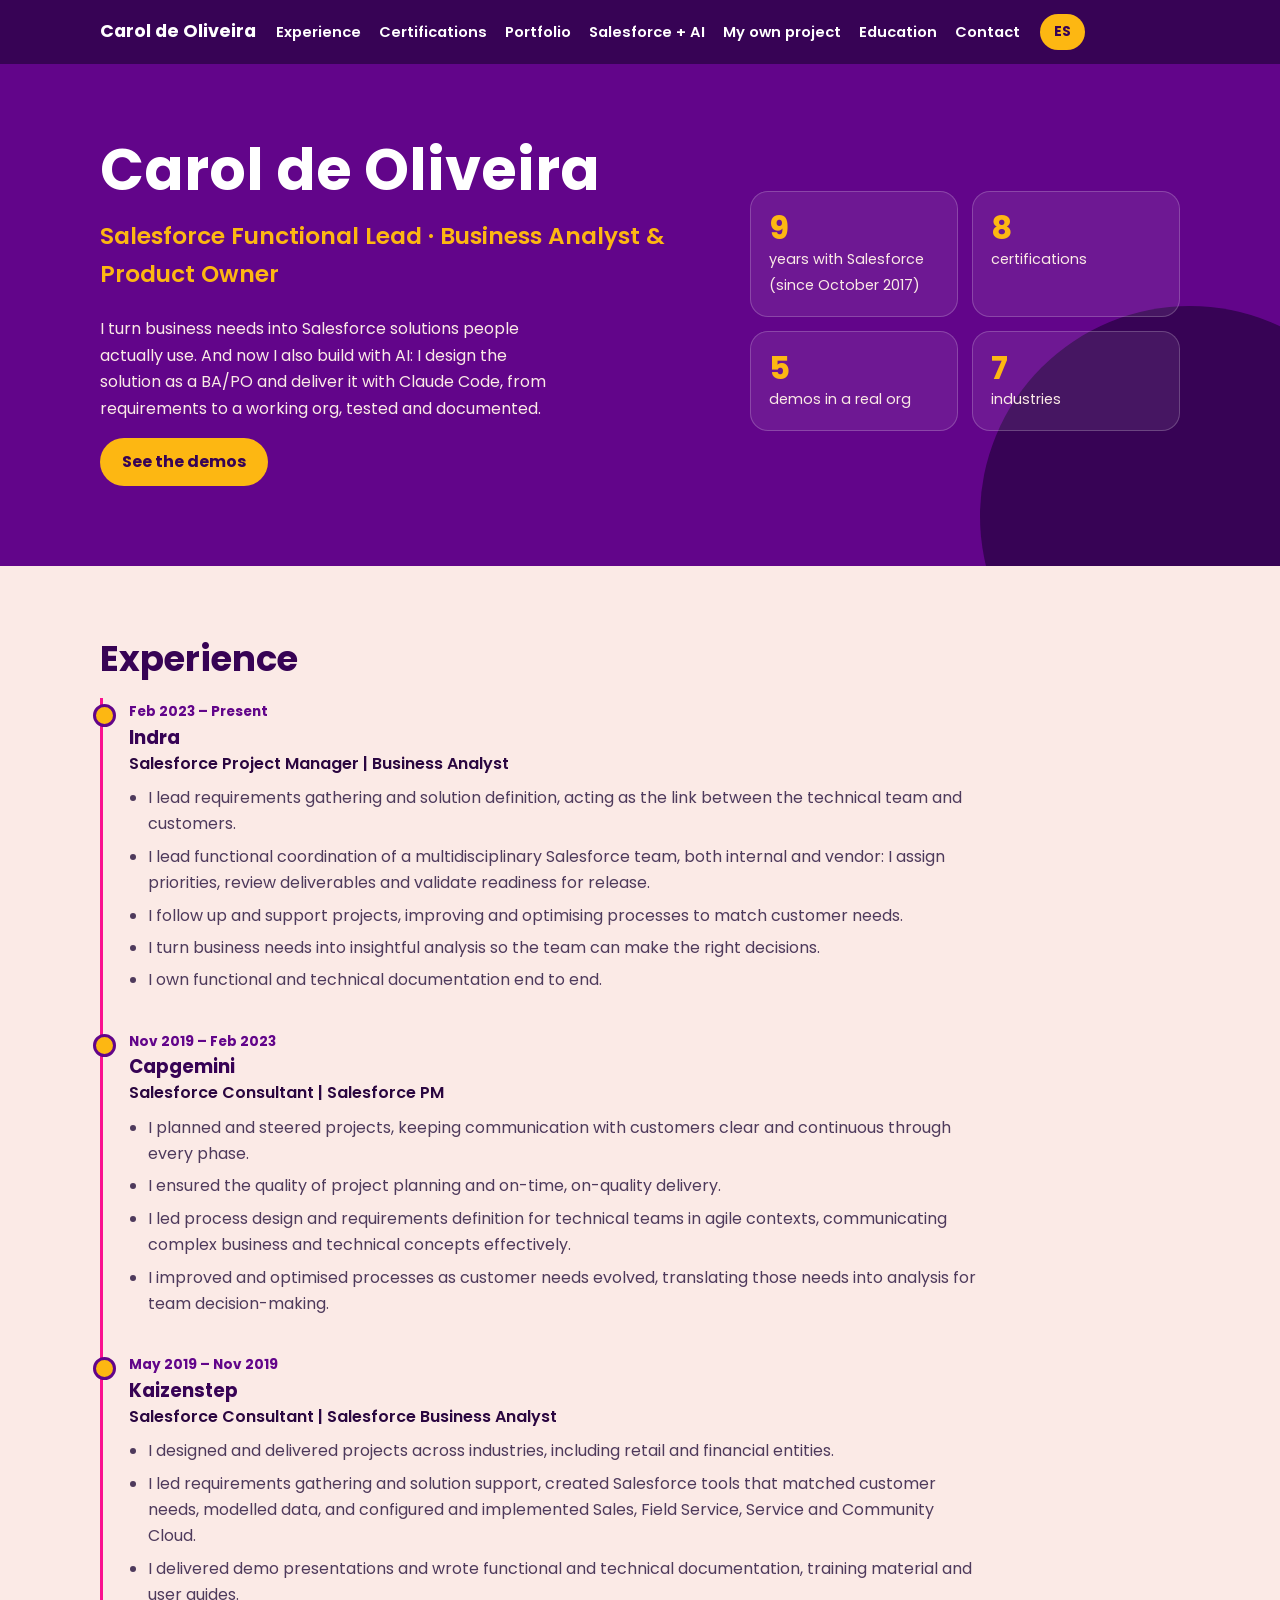
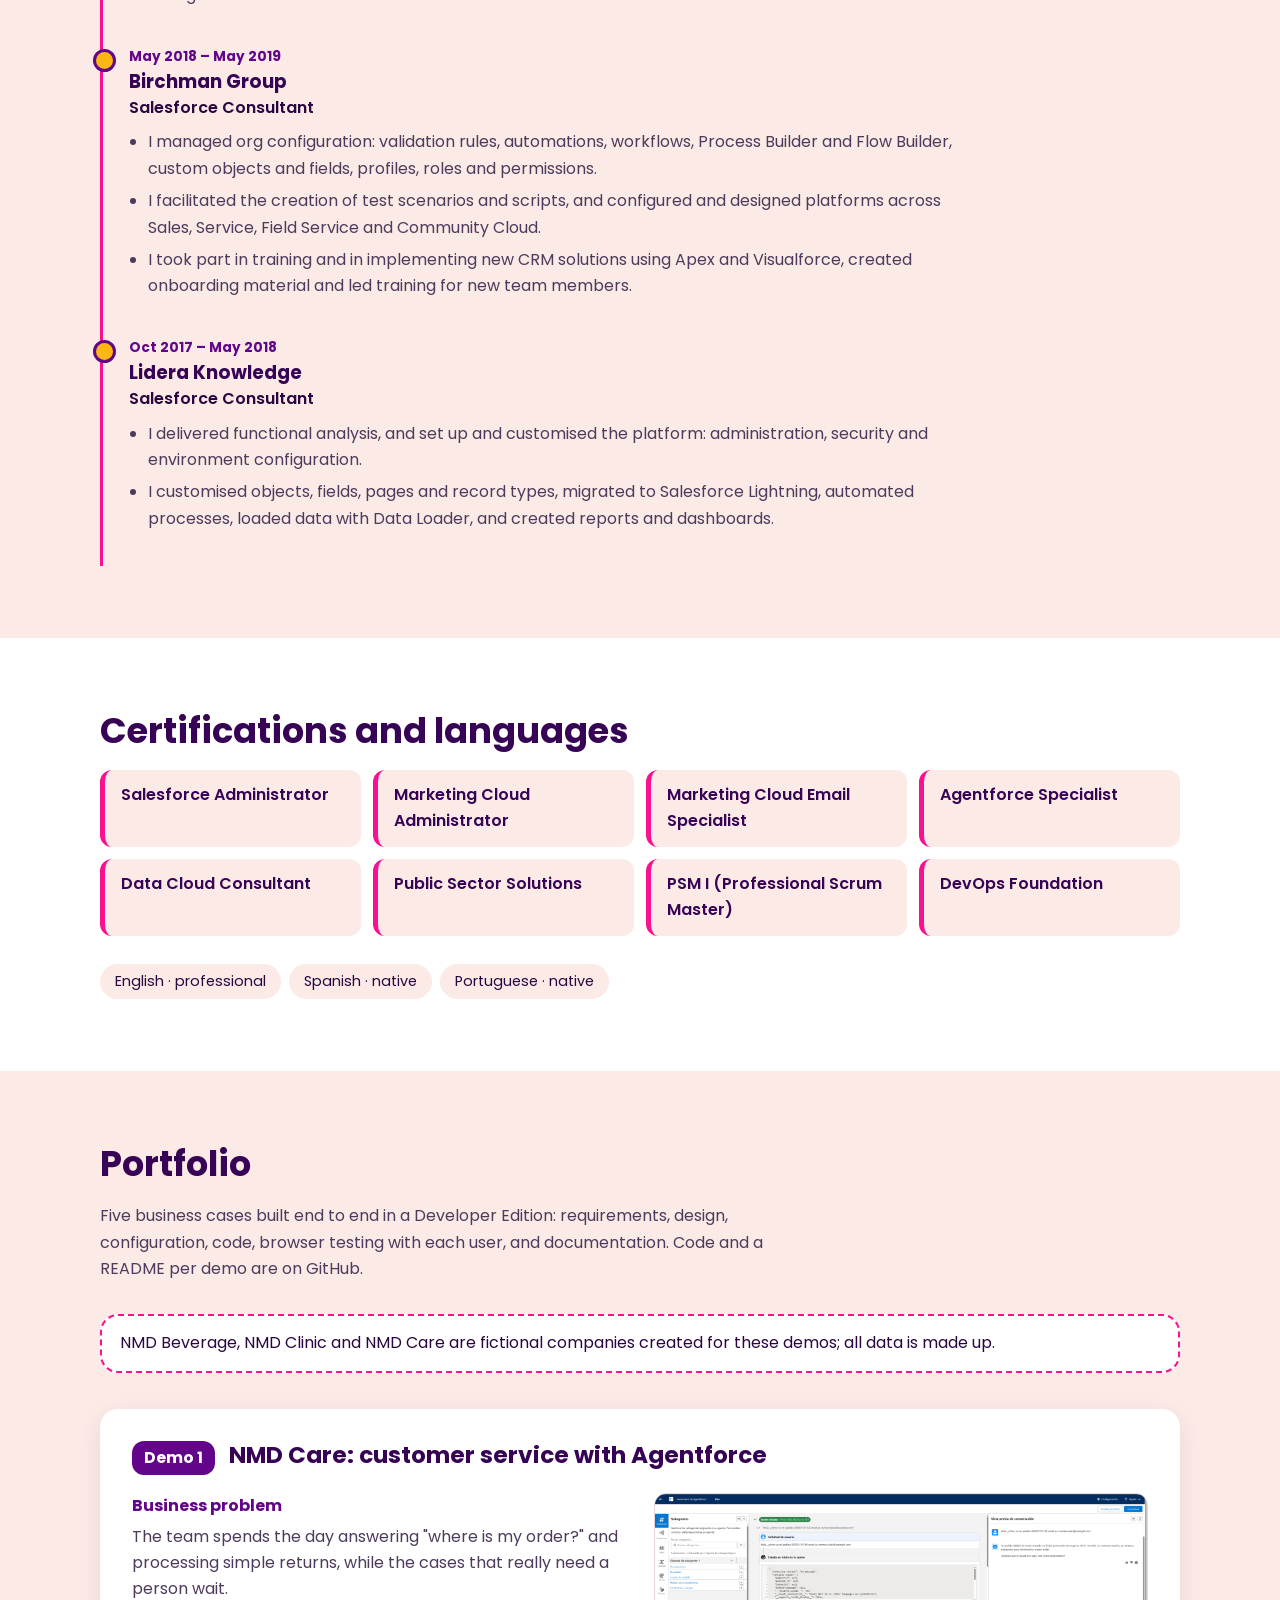
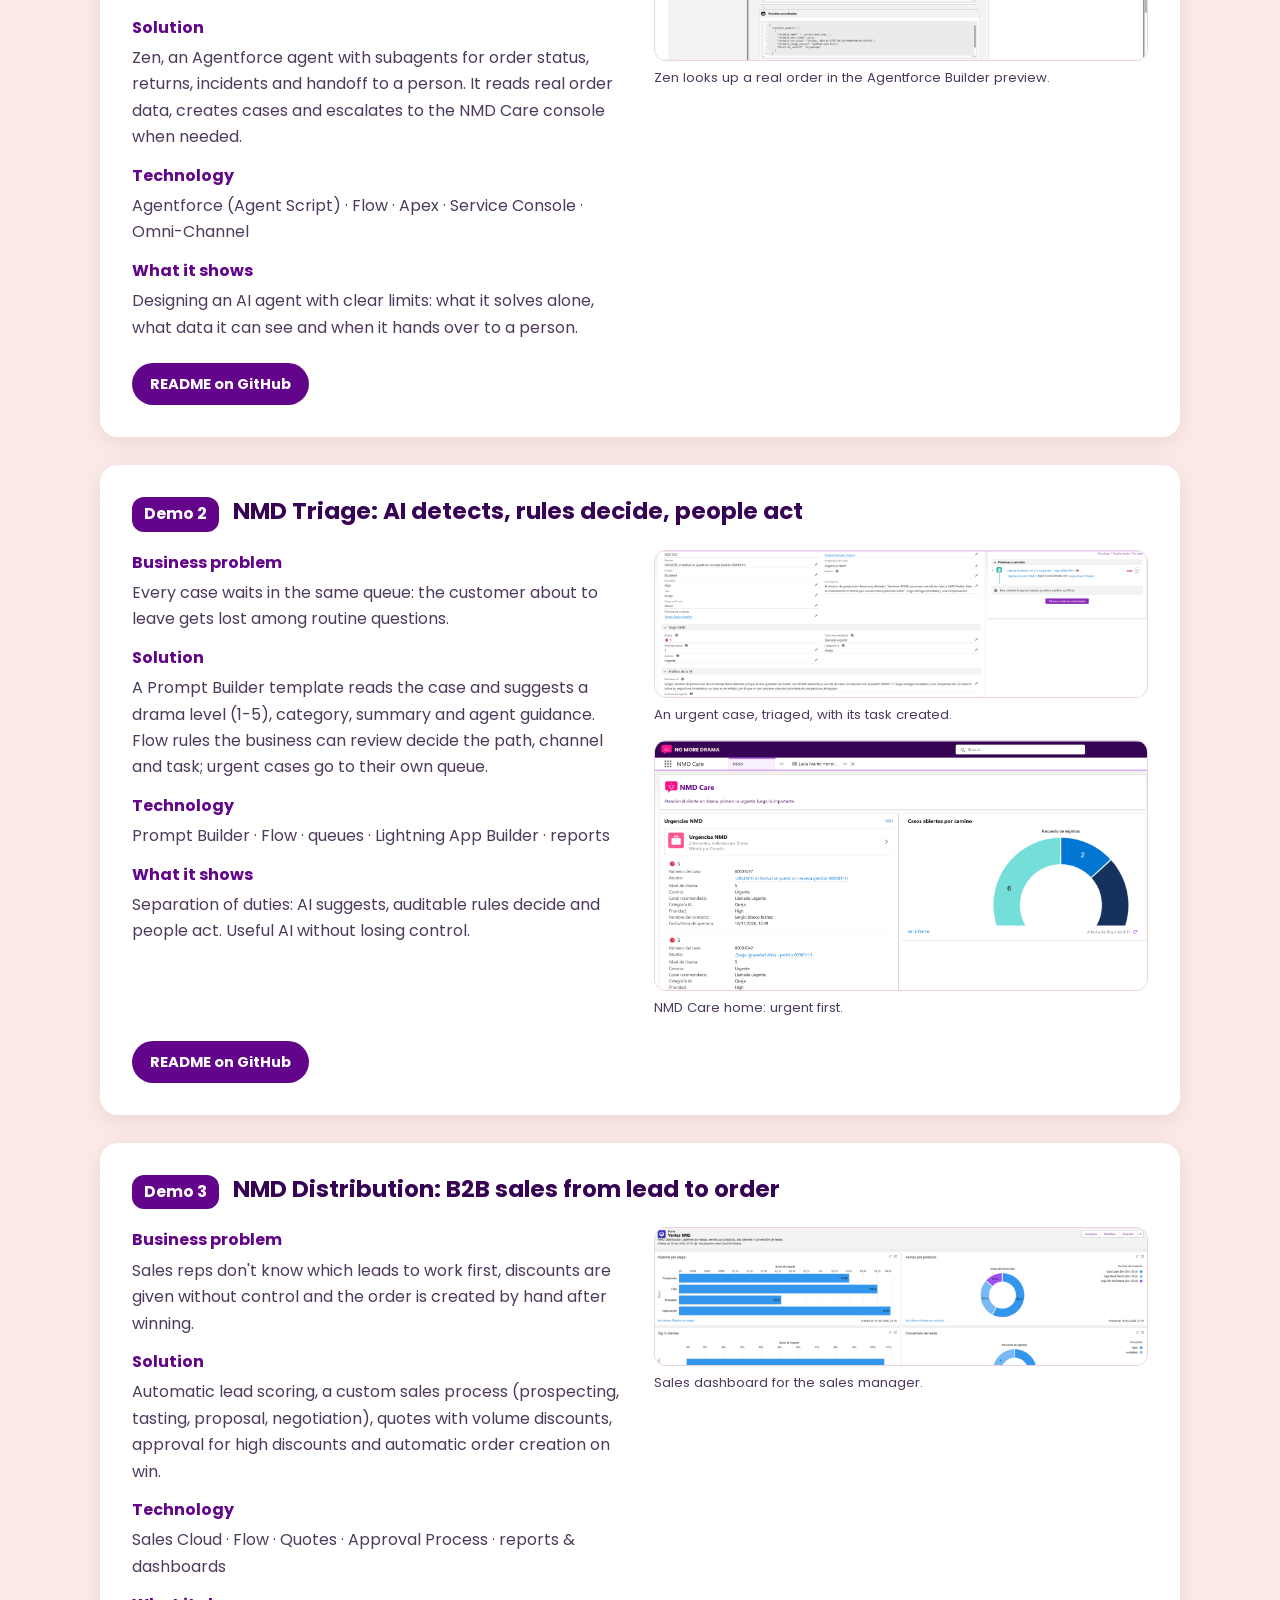
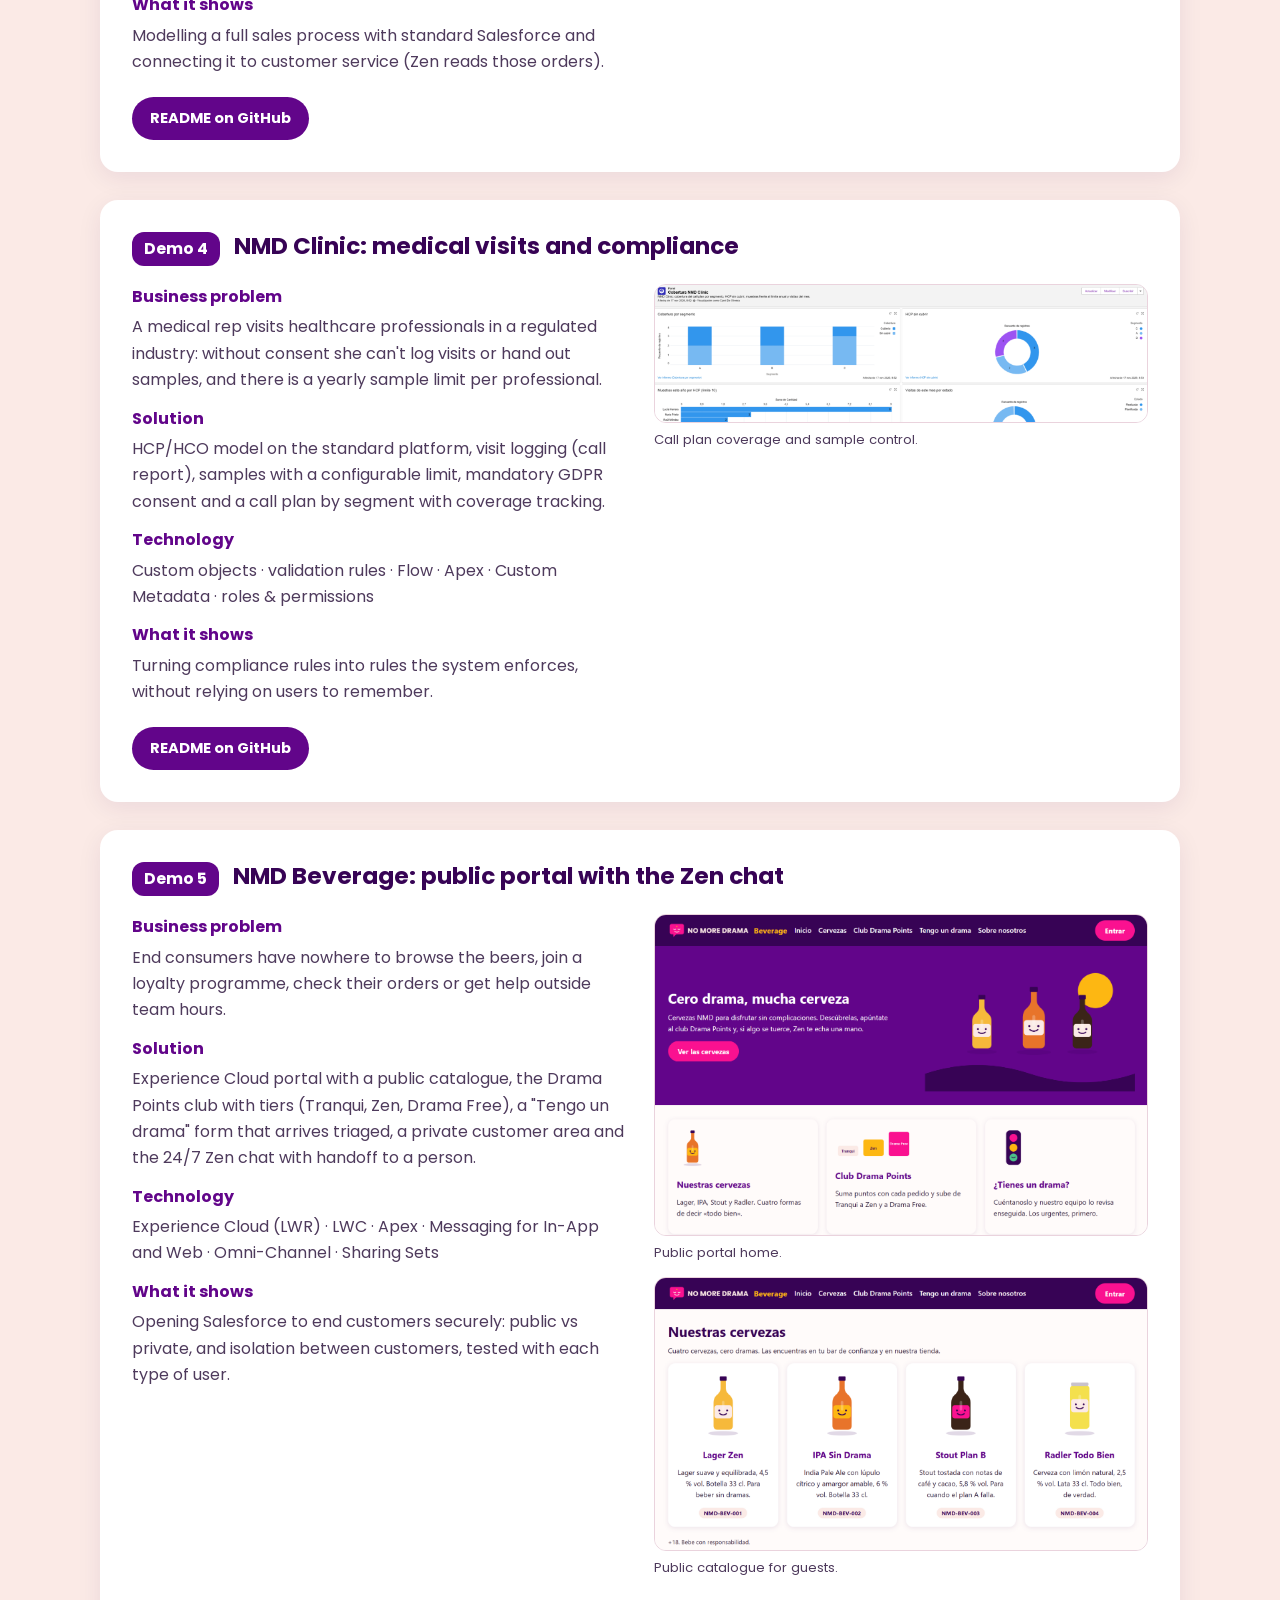
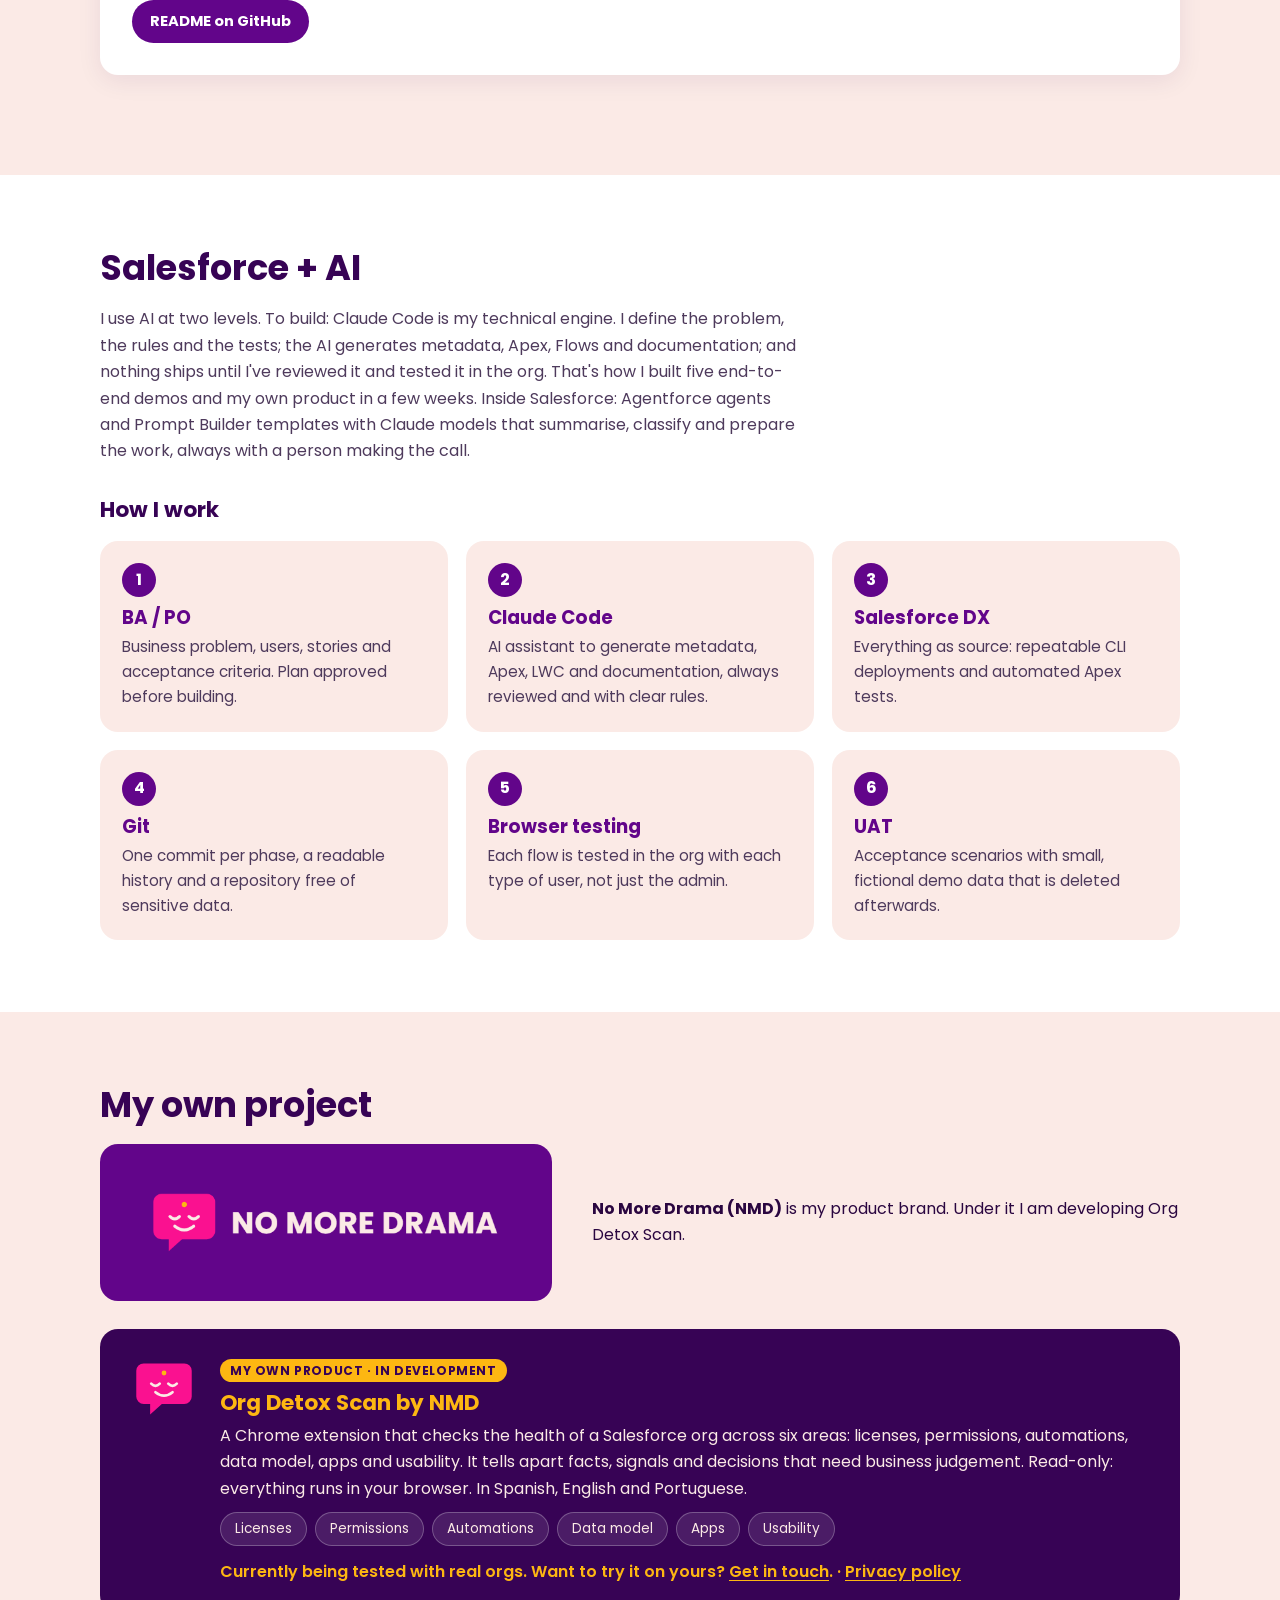
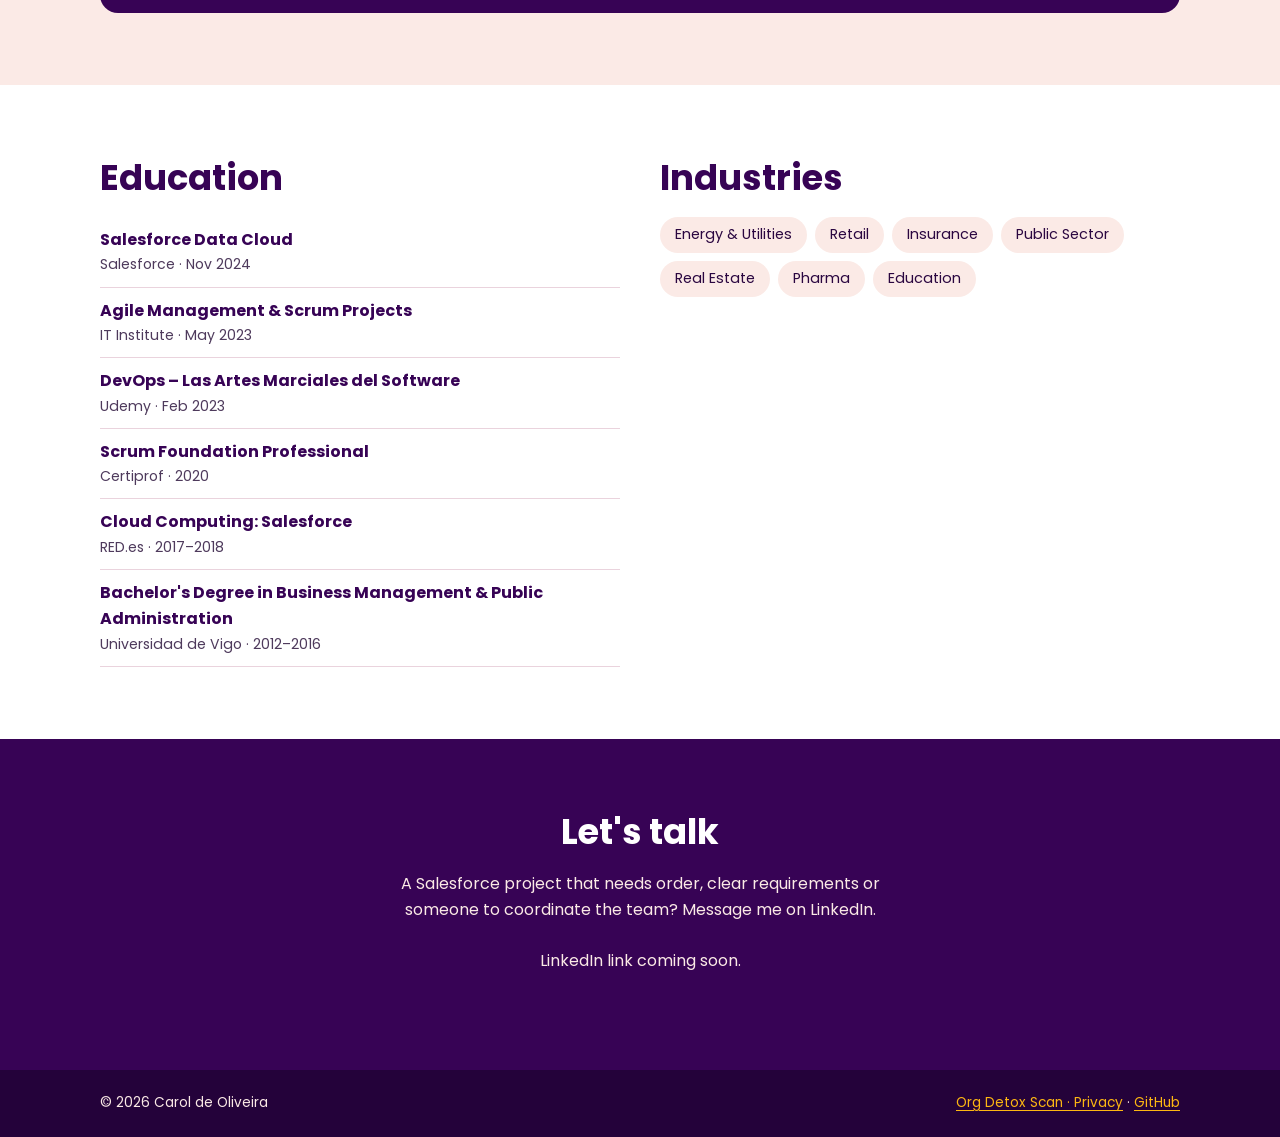
==== index.html @ 5106f958 "Web personal de Carol de Oliveira y política de privacidad de Org Detox Scan Co-Authored-By: Claude " ====
<!doctype html>
<html lang="en">
<head>
<meta charset="utf-8">
<meta name="viewport" content="width=device-width, initial-scale=1">
<title>Carol de Oliveira · Salesforce Functional Lead</title>
<meta name="description" content="Carol de Oliveira, Salesforce Functional Lead · Business Analyst &amp; Product Owner. 9 years with Salesforce, 8 certifications. I design as a BA/PO and build with AI: five end-to-end demos and my own product, made with Claude Code, Agentforce and Prompt Builder.">
<meta property="og:title" content="Carol de Oliveira · Salesforce Functional Lead · BA &amp; Product Owner">
<meta property="og:description" content="Salesforce solutions designed as a BA/PO and built with AI (Claude Code, Agentforce, Prompt Builder): experience, certifications, five end-to-end demos and my own product.">
<meta property="og:image" content="https://carolcdop-byte.github.io/assets/img/og-carol.png">
<meta name="theme-color" content="#370355">
<link rel="icon" href="assets/img/favicon-co.svg" type="image/svg+xml">
<link rel="preload" href="assets/fonts/Poppins-Regular.ttf" as="font" type="font/ttf" crossorigin>
<link rel="stylesheet" href="assets/css/styles.css">
</head>
<body>
<a class="saltar" href="#contenido"><span lang="es">Saltar al contenido</span><span lang="en">Skip to content</span></a>

<header class="cabecera">
  <div class="contenedor">
    <a class="nombre" href="#inicio">Carol de Oliveira</a>
    <button class="boton-menu" id="boton-menu" aria-expanded="false" aria-controls="menu"><span lang="es">Menú</span><span lang="en">Menu</span></button>
    <nav aria-label="Main">
      <ul class="menu" id="menu">
        <li><a href="#experiencia"><span lang="es">Experiencia</span><span lang="en">Experience</span></a></li>
        <li><a href="#certificaciones"><span lang="es">Certificaciones</span><span lang="en">Certifications</span></a></li>
        <li><a href="#demos">Portfolio</a></li>
        <li><a href="#ia"><span lang="es">Salesforce + IA</span><span lang="en">Salesforce + AI</span></a></li>
        <li><a href="#proyecto"><span lang="es">Proyecto propio</span><span lang="en">My own project</span></a></li>
        <li><a href="#formacion"><span lang="es">Formación</span><span lang="en">Education</span></a></li>
        <li><a href="#contacto"><span lang="es">Contacto</span><span lang="en">Contact</span></a></li>
      </ul>
    </nav>
    <button class="boton-idioma" id="idioma" aria-label="Cambiar a español">ES</button>
  </div>
</header>

<main id="contenido">

<!-- INICIO -->
<section class="portada" id="inicio">
  <div class="contenedor">
    <div>
      <h1>Carol de Oliveira</h1>
      <p class="rol">Salesforce Functional Lead · Business Analyst &amp; Product Owner</p>
      <p lang="es">Traduzco necesidades de negocio en soluciones Salesforce que la gente usa. Y ahora también construyo con IA: diseño la solución como BA/PO y la levanto con Claude Code, desde los requisitos hasta la org, probada y documentada.</p>
      <p lang="en">I turn business needs into Salesforce solutions people actually use. And now I also build with AI: I design the solution as a BA/PO and deliver it with Claude Code, from requirements to a working org, tested and documented.</p>
      <div class="acciones">
        <a class="boton boton-amarillo" href="#demos"><span lang="es">Ver las demos</span><span lang="en">See the demos</span></a>
        <a class="boton boton-borde" data-linkedin href="#" rel="noopener" hidden>LinkedIn</a>
      </div>
    </div>
    <div class="cifras">
      <div class="cifra"><strong>9</strong><span lang="es">años con Salesforce (desde octubre de 2017)</span><span lang="en">years with Salesforce (since October 2017)</span></div>
      <div class="cifra"><strong>8</strong><span lang="es">certificaciones</span><span lang="en">certifications</span></div>
      <div class="cifra"><strong>5</strong><span lang="es">demos en una org real</span><span lang="en">demos in a real org</span></div>
      <div class="cifra"><strong>7</strong><span lang="es">sectores</span><span lang="en">industries</span></div>
    </div>
  </div>
</section>

<!-- EXPERIENCIA -->
<section id="experiencia">
  <div class="contenedor">
    <h2><span lang="es">Experiencia</span><span lang="en">Experience</span></h2>
    <ol class="linea">
      <li>
        <span class="fecha"><span lang="es">Feb 2023 – actualidad</span><span lang="en">Feb 2023 – Present</span></span>
        <h3>Indra</h3>
        <p class="puesto">Salesforce Project Manager | Business Analyst</p>
        <ul class="tareas">
          <li><span lang="es">Lidero la toma de requisitos y la definición de la solución, y hago de enlace entre el equipo técnico y los clientes.</span><span lang="en">I lead requirements gathering and solution definition, acting as the link between the technical team and customers.</span></li>
          <li><span lang="es">Coordino funcionalmente un equipo Salesforce multidisciplinar, interno y de proveedor externo: asigno prioridades, reviso entregables y valido que todo esté listo para la release.</span><span lang="en">I lead functional coordination of a multidisciplinary Salesforce team, both internal and vendor: I assign priorities, review deliverables and validate readiness for release.</span></li>
          <li><span lang="es">Hago el seguimiento y soporte de los proyectos, y mejoro y optimizo los procesos según lo que necesita el cliente.</span><span lang="en">I follow up and support projects, improving and optimising processes to match customer needs.</span></li>
          <li><span lang="es">Traduzco las necesidades de negocio en análisis útiles para que el equipo tome buenas decisiones.</span><span lang="en">I turn business needs into insightful analysis so the team can make the right decisions.</span></li>
          <li><span lang="es">Soy responsable de la documentación funcional y técnica de principio a fin.</span><span lang="en">I own functional and technical documentation end to end.</span></li>
        </ul>
      </li>
      <li>
        <span class="fecha"><span lang="es">Nov 2019 – feb 2023</span><span lang="en">Nov 2019 – Feb 2023</span></span>
        <h3>Capgemini</h3>
        <p class="puesto">Salesforce Consultant | Salesforce PM</p>
        <ul class="tareas">
          <li><span lang="es">Planifiqué y dirigí proyectos, con una comunicación clara y continua con los clientes en todas las fases.</span><span lang="en">I planned and steered projects, keeping communication with customers clear and continuous through every phase.</span></li>
          <li><span lang="es">Velé por la calidad de la planificación y por entregar a tiempo y con calidad.</span><span lang="en">I ensured the quality of project planning and on-time, on-quality delivery.</span></li>
          <li><span lang="es">Lideré el diseño de procesos y la definición de requisitos para equipos técnicos en entornos ágiles, explicando con claridad conceptos complejos de negocio y de tecnología.</span><span lang="en">I led process design and requirements definition for technical teams in agile contexts, communicating complex business and technical concepts effectively.</span></li>
          <li><span lang="es">Mejoré y optimicé procesos según evolucionaban las necesidades de los clientes, y las traduje en análisis para la toma de decisiones del equipo.</span><span lang="en">I improved and optimised processes as customer needs evolved, translating those needs into analysis for team decision-making.</span></li>
        </ul>
      </li>
      <li>
        <span class="fecha"><span lang="es">May 2019 – nov 2019</span><span lang="en">May 2019 – Nov 2019</span></span>
        <h3>Kaizenstep</h3>
        <p class="puesto">Salesforce Consultant | Salesforce Business Analyst</p>
        <ul class="tareas">
          <li><span lang="es">Diseñé y entregué proyectos en distintos sectores, entre ellos retail y entidades financieras.</span><span lang="en">I designed and delivered projects across industries, including retail and financial entities.</span></li>
          <li><span lang="es">Lideré la toma de requisitos y el soporte a la solución, creé herramientas Salesforce a la medida de cada cliente, modelé datos y configuré e implementé Sales, Field Service, Service y Community Cloud.</span><span lang="en">I led requirements gathering and solution support, created Salesforce tools that matched customer needs, modelled data, and configured and implemented Sales, Field Service, Service and Community Cloud.</span></li>
          <li><span lang="es">Presenté demos y redacté documentación funcional y técnica, material de formación y guías de usuario.</span><span lang="en">I delivered demo presentations and wrote functional and technical documentation, training material and user guides.</span></li>
        </ul>
      </li>
      <li>
        <span class="fecha"><span lang="es">May 2018 – may 2019</span><span lang="en">May 2018 – May 2019</span></span>
        <h3>Birchman Group</h3>
        <p class="puesto">Salesforce Consultant</p>
        <ul class="tareas">
          <li><span lang="es">Gestioné la configuración de la org: reglas de validación, automatizaciones, workflows, Process Builder y Flow Builder, objetos y campos personalizados, perfiles, roles y permisos.</span><span lang="en">I managed org configuration: validation rules, automations, workflows, Process Builder and Flow Builder, custom objects and fields, profiles, roles and permissions.</span></li>
          <li><span lang="es">Facilité la creación de escenarios y scripts de prueba, y configuré y diseñé plataformas en Sales, Service, Field Service y Community Cloud.</span><span lang="en">I facilitated the creation of test scenarios and scripts, and configured and designed platforms across Sales, Service, Field Service and Community Cloud.</span></li>
          <li><span lang="es">Participé en la formación y la implantación de nuevas soluciones CRM con Apex y Visualforce, creé material de onboarding y formé a las nuevas incorporaciones.</span><span lang="en">I took part in training and in implementing new CRM solutions using Apex and Visualforce, created onboarding material and led training for new team members.</span></li>
        </ul>
      </li>
      <li>
        <span class="fecha"><span lang="es">Oct 2017 – may 2018</span><span lang="en">Oct 2017 – May 2018</span></span>
        <h3>Lidera Knowledge</h3>
        <p class="puesto">Salesforce Consultant</p>
        <ul class="tareas">
          <li><span lang="es">Realicé análisis funcional, y configuré y personalicé la plataforma: administración, seguridad y entornos.</span><span lang="en">I delivered functional analysis, and set up and customised the platform: administration, security and environment configuration.</span></li>
          <li><span lang="es">Personalicé objetos, campos, páginas y tipos de registro, migré a Salesforce Lightning, automaticé procesos, cargué datos con Data Loader y creé informes y paneles.</span><span lang="en">I customised objects, fields, pages and record types, migrated to Salesforce Lightning, automated processes, loaded data with Data Loader, and created reports and dashboards.</span></li>
        </ul>
      </li>
    </ol>
  </div>
</section>

<!-- CERTIFICACIONES -->
<section class="seccion-blanca" id="certificaciones">
  <div class="contenedor">
    <h2><span lang="es">Certificaciones e idiomas</span><span lang="en">Certifications and languages</span></h2>
    <ul class="certs">
      <li>Salesforce Administrator</li>
      <li>Marketing Cloud Administrator</li>
      <li>Marketing Cloud Email Specialist</li>
      <li>Agentforce Specialist</li>
      <li>Data Cloud Consultant</li>
      <li>Public Sector Solutions</li>
      <li>PSM I (Professional Scrum Master)</li>
      <li>DevOps Foundation</li>
    </ul>
    <ul class="chips">
      <li><span lang="es">Inglés · profesional</span><span lang="en">English · professional</span></li>
      <li><span lang="es">Español · nativo</span><span lang="en">Spanish · native</span></li>
      <li><span lang="es">Portugués · nativo</span><span lang="en">Portuguese · native</span></li>
    </ul>
  </div>
</section>

<!-- DEMOS -->
<section id="demos">
  <div class="contenedor">
        <h2>Portfolio</h2>
    <p class="intro" lang="es">Cinco casos de negocio construidos de principio a fin en una Developer Edition: requisitos, diseño, configuración, código, pruebas en el navegador con cada usuario y documentación. El código y un README por demo están en GitHub.</p>
    <p class="intro" lang="en">Five business cases built end to end in a Developer Edition: requirements, design, configuration, code, browser testing with each user, and documentation. Code and a README per demo are on GitHub.</p>
    <p class="aviso" lang="es">NMD Beverage, NMD Clinic y NMD Care son empresas ficticias creadas para estas demos; todos los datos son inventados.</p>
    <p class="aviso" lang="en">NMD Beverage, NMD Clinic and NMD Care are fictional companies created for these demos; all data is made up.</p>

    <!-- Demo 1 -->
    <article class="demo" id="demo-1">
      <div class="demo-cabecera"><span class="demo-num">Demo 1</span><h3><span lang="es">NMD Care: atención al cliente con Agentforce</span><span lang="en">NMD Care: customer service with Agentforce</span></h3></div>
      <div class="demo-grid">
        <dl>
          <dt><span lang="es">Problema de negocio</span><span lang="en">Business problem</span></dt>
          <dd lang="es">El equipo dedica el día a responder «¿dónde está mi pedido?» y a tramitar devoluciones sencillas, y los casos que de verdad necesitan a una persona esperan.</dd>
          <dd lang="en">The team spends the day answering "where is my order?" and processing simple returns, while the cases that really need a person wait.</dd>
          <dt><span lang="es">Solución</span><span lang="en">Solution</span></dt>
          <dd lang="es">Zen, un agente de Agentforce con subagentes para estado de pedido, devoluciones, incidencias y paso a una persona. Consulta datos reales del pedido, crea casos y escala a la consola NMD Care cuando toca.</dd>
          <dd lang="en">Zen, an Agentforce agent with subagents for order status, returns, incidents and handoff to a person. It reads real order data, creates cases and escalates to the NMD Care console when needed.</dd>
          <dt><span lang="es">Tecnología</span><span lang="en">Technology</span></dt>
          <dd>Agentforce (Agent Script) · Flow · Apex · Service Console · Omni-Channel</dd>
          <dt><span lang="es">Qué demuestra</span><span lang="en">What it shows</span></dt>
          <dd lang="es">Diseñar un agente de IA con límites claros: qué resuelve solo, qué datos puede ver y cuándo pasa a una persona.</dd>
          <dd lang="en">Designing an AI agent with clear limits: what it solves alone, what data it can see and when it hands over to a person.</dd>
        </dl>
        <div class="capturas">
          <figure>
            <img src="assets/img/demo1-zen-builder.png" width="1568" height="530" loading="lazy"
              data-alt-es="Agentforce Builder con el agente Zen: lista de subagentes, traza del razonamiento y vista previa en la que Zen responde que el pedido 00000110 va con retraso."
              data-alt-en="Agentforce Builder with the Zen agent: subagent list, reasoning trace and preview where Zen replies that order 00000110 is delayed."
              alt="Agentforce Builder with the Zen agent: subagent list, reasoning trace and preview where Zen replies that order 00000110 is delayed.">
            <figcaption><span lang="es">Zen consulta un pedido real en la vista previa de Agentforce Builder.</span><span lang="en">Zen looks up a real order in the Agentforce Builder preview.</span></figcaption>
          </figure>
          <div class="video" data-video="demo1" data-titulo-es="Demo 1: NMD Care" data-titulo-en="Demo 1: NMD Care" hidden></div>
        </div>
      </div>
      <div class="demo-pie"><a class="boton" href="https://github.com/carolcdop-byte/nmd-salesforce-demos/blob/main/docs/demo-1-nmd-care/README.md"><span lang="es">README en GitHub</span><span lang="en">README on GitHub</span></a></div>
    </article>

    <!-- Demo 2 -->
    <article class="demo" id="demo-2">
      <div class="demo-cabecera"><span class="demo-num">Demo 2</span><h3><span lang="es">Triaje NMD: la IA detecta, las reglas deciden, las personas actúan</span><span lang="en">NMD Triage: AI detects, rules decide, people act</span></h3></div>
      <div class="demo-grid">
        <dl>
          <dt><span lang="es">Problema de negocio</span><span lang="en">Business problem</span></dt>
          <dd lang="es">Todos los casos esperan en la misma cola: el cliente a punto de irse se pierde entre las consultas rutinarias.</dd>
          <dd lang="en">Every case waits in the same queue: the customer about to leave gets lost among routine questions.</dd>
          <dt><span lang="es">Solución</span><span lang="en">Solution</span></dt>
          <dd lang="es">Una plantilla de Prompt Builder lee el caso y propone nivel de drama (1-5), categoría, resumen y guía para el agente. Unas reglas en Flow, que el negocio puede revisar, deciden el camino, el canal y la tarea; los urgentes van a su cola.</dd>
          <dd lang="en">A Prompt Builder template reads the case and suggests a drama level (1-5), category, summary and agent guidance. Flow rules the business can review decide the path, channel and task; urgent cases go to their own queue.</dd>
          <dt><span lang="es">Tecnología</span><span lang="en">Technology</span></dt>
          <dd>Prompt Builder · Flow · <span lang="es">colas</span><span lang="en">queues</span> · Lightning App Builder · <span lang="es">informes</span><span lang="en">reports</span></dd>
          <dt><span lang="es">Qué demuestra</span><span lang="en">What it shows</span></dt>
          <dd lang="es">Separar responsabilidades: la IA propone, las reglas auditables deciden y las personas actúan. IA útil sin perder el control.</dd>
          <dd lang="en">Separation of duties: AI suggests, auditable rules decide and people act. Useful AI without losing control.</dd>
        </dl>
        <div class="capturas">
          <figure>
            <img src="assets/img/demo2-caso-triaje.png" width="1568" height="468" loading="lazy"
              data-alt-es="Caso urgente en NMD Care con la sección Triaje NMD (drama 5, camino Urgente, canal llamada urgente), el resumen de la IA y la tarea de llamar en 2 horas."
              data-alt-en="Urgent case in NMD Care with the NMD Triage section (drama 5, Urgent path, urgent call channel), the AI summary and the task to call within 2 hours."
              alt="Urgent case in NMD Care with the NMD Triage section (drama 5, Urgent path, urgent call channel), the AI summary and the task to call within 2 hours.">
            <figcaption><span lang="es">Un caso urgente, triado y con la tarea creada.</span><span lang="en">An urgent case, triaged, with its task created.</span></figcaption>
          </figure>
          <figure>
            <img src="assets/img/demo2-inicio-care.png" width="1549" height="784" loading="lazy"
              data-alt-es="Página de inicio de NMD Care con la lista Urgencias NMD y el gráfico de casos abiertos por camino."
              data-alt-en="NMD Care home page with the NMD Urgent list and the open cases by path chart."
              alt="NMD Care home page with the NMD Urgent list and the open cases by path chart.">
            <figcaption><span lang="es">Inicio de NMD Care: primero lo urgente.</span><span lang="en">NMD Care home: urgent first.</span></figcaption>
          </figure>
          <div class="video" data-video="demo2" data-titulo-es="Demo 2: Triaje NMD" data-titulo-en="Demo 2: NMD Triage" hidden></div>
        </div>
      </div>
      <div class="demo-pie"><a class="boton" href="https://github.com/carolcdop-byte/nmd-salesforce-demos/blob/main/docs/demo-2-drama-detector/README.md"><span lang="es">README en GitHub</span><span lang="en">README on GitHub</span></a></div>
    </article>

    <!-- Demo 3 -->
    <article class="demo" id="demo-3">
      <div class="demo-cabecera"><span class="demo-num">Demo 3</span><h3><span lang="es">NMD Distribución: ventas B2B de lead a pedido</span><span lang="en">NMD Distribution: B2B sales from lead to order</span></h3></div>
      <div class="demo-grid">
        <dl>
          <dt><span lang="es">Problema de negocio</span><span lang="en">Business problem</span></dt>
          <dd lang="es">Los comerciales no saben qué leads atender primero, los descuentos se dan sin control y el pedido se crea a mano después de ganar.</dd>
          <dd lang="en">Sales reps don't know which leads to work first, discounts are given without control and the order is created by hand after winning.</dd>
          <dt><span lang="es">Solución</span><span lang="en">Solution</span></dt>
          <dd lang="es">Puntuación automática de leads, proceso de venta propio (prospección, cata, propuesta, negociación), presupuestos con descuento por volumen, aprobación de descuentos altos y creación automática del pedido al ganar.</dd>
          <dd lang="en">Automatic lead scoring, a custom sales process (prospecting, tasting, proposal, negotiation), quotes with volume discounts, approval for high discounts and automatic order creation on win.</dd>
          <dt><span lang="es">Tecnología</span><span lang="en">Technology</span></dt>
          <dd>Sales Cloud · Flow · <span lang="es">presupuestos</span><span lang="en">Quotes</span> · Approval Process · <span lang="es">informes y paneles</span><span lang="en">reports &amp; dashboards</span></dd>
          <dt><span lang="es">Qué demuestra</span><span lang="en">What it shows</span></dt>
          <dd lang="es">Modelar un proceso comercial completo con estándar de Salesforce y conectarlo con la atención al cliente (Zen consulta esos pedidos).</dd>
          <dd lang="en">Modelling a full sales process with standard Salesforce and connecting it to customer service (Zen reads those orders).</dd>
        </dl>
        <div class="capturas">
          <figure>
            <img src="assets/img/demo3-panel-ventas.png" width="1568" height="436" loading="lazy"
              data-alt-es="Panel Ventas NMD con pipeline por etapa, ventas por producto, top 5 clientes y conversión de leads."
              data-alt-en="NMD Sales dashboard with pipeline by stage, sales by product, top 5 customers and lead conversion."
              alt="NMD Sales dashboard with pipeline by stage, sales by product, top 5 customers and lead conversion.">
            <figcaption><span lang="es">Panel de ventas para la jefa de ventas.</span><span lang="en">Sales dashboard for the sales manager.</span></figcaption>
          </figure>
          <div class="video" data-video="demo3" data-titulo-es="Demo 3: NMD Distribución" data-titulo-en="Demo 3: NMD Distribution" hidden></div>
        </div>
      </div>
      <div class="demo-pie"><a class="boton" href="https://github.com/carolcdop-byte/nmd-salesforce-demos/blob/main/docs/demo-3-nmd-distribucion/README.md"><span lang="es">README en GitHub</span><span lang="en">README on GitHub</span></a></div>
    </article>

    <!-- Demo 4 -->
    <article class="demo" id="demo-4">
      <div class="demo-cabecera"><span class="demo-num">Demo 4</span><h3><span lang="es">NMD Clinic: visita médica y compliance</span><span lang="en">NMD Clinic: medical visits and compliance</span></h3></div>
      <div class="demo-grid">
        <dl>
          <dt><span lang="es">Problema de negocio</span><span lang="en">Business problem</span></dt>
          <dd lang="es">Una delegada visita a profesionales sanitarios en un sector regulado: sin consentimiento no puede registrar visitas ni entregar muestras, y hay un límite anual de muestras por profesional.</dd>
          <dd lang="en">A medical rep visits healthcare professionals in a regulated industry: without consent she can't log visits or hand out samples, and there is a yearly sample limit per professional.</dd>
          <dt><span lang="es">Solución</span><span lang="en">Solution</span></dt>
          <dd lang="es">Modelo HCP/HCO sobre la plataforma estándar, registro de visitas (call report), muestras con límite configurable, consentimiento RGPD obligatorio y call plan por segmento con su cobertura.</dd>
          <dd lang="en">HCP/HCO model on the standard platform, visit logging (call report), samples with a configurable limit, mandatory GDPR consent and a call plan by segment with coverage tracking.</dd>
          <dt><span lang="es">Tecnología</span><span lang="en">Technology</span></dt>
          <dd><span lang="es">Objetos personalizados</span><span lang="en">Custom objects</span> · <span lang="es">reglas de validación</span><span lang="en">validation rules</span> · Flow · Apex · Custom Metadata · <span lang="es">roles y permisos</span><span lang="en">roles &amp; permissions</span></dd>
          <dt><span lang="es">Qué demuestra</span><span lang="en">What it shows</span></dt>
          <dd lang="es">Traducir normas de compliance en reglas que el sistema hace cumplir, sin depender de que el usuario se acuerde.</dd>
          <dd lang="en">Turning compliance rules into rules the system enforces, without relying on users to remember.</dd>
        </dl>
        <div class="capturas">
          <figure>
            <img src="assets/img/demo4-panel-cobertura.png" width="1568" height="436" loading="lazy"
              data-alt-es="Panel Cobertura NMD Clinic con cobertura por segmento, profesionales sin cubrir, muestras frente al límite anual y visitas del mes."
              data-alt-en="NMD Clinic Coverage dashboard with coverage by segment, uncovered professionals, samples against the yearly limit and visits this month."
              alt="NMD Clinic Coverage dashboard with coverage by segment, uncovered professionals, samples against the yearly limit and visits this month.">
            <figcaption><span lang="es">Cobertura del call plan y control de muestras.</span><span lang="en">Call plan coverage and sample control.</span></figcaption>
          </figure>
          <div class="video" data-video="demo4" data-titulo-es="Demo 4: NMD Clinic" data-titulo-en="Demo 4: NMD Clinic" hidden></div>
        </div>
      </div>
      <div class="demo-pie"><a class="boton" href="https://github.com/carolcdop-byte/nmd-salesforce-demos/blob/main/docs/demo-4-nmd-clinic/README.md"><span lang="es">README en GitHub</span><span lang="en">README on GitHub</span></a></div>
    </article>

    <!-- Demo 5 -->
    <article class="demo" id="demo-5">
      <div class="demo-cabecera"><span class="demo-num">Demo 5</span><h3><span lang="es">NMD Beverage: portal público con el chat de Zen</span><span lang="en">NMD Beverage: public portal with the Zen chat</span></h3></div>
      <div class="demo-grid">
        <dl>
          <dt><span lang="es">Problema de negocio</span><span lang="en">Business problem</span></dt>
          <dd lang="es">El consumidor final no tiene dónde ver las cervezas, unirse a un programa de fidelidad, consultar sus pedidos o pedir ayuda fuera del horario del equipo.</dd>
          <dd lang="en">End consumers have nowhere to browse the beers, join a loyalty programme, check their orders or get help outside team hours.</dd>
          <dt><span lang="es">Solución</span><span lang="en">Solution</span></dt>
          <dd lang="es">Portal Experience Cloud con catálogo público, club Drama Points con niveles (Tranqui, Zen, Drama Free), formulario «Tengo un drama» que entra triado, zona de cliente privada y el chat de Zen 24/7 con paso a una persona.</dd>
          <dd lang="en">Experience Cloud portal with a public catalogue, the Drama Points club with tiers (Tranqui, Zen, Drama Free), a "Tengo un drama" form that arrives triaged, a private customer area and the 24/7 Zen chat with handoff to a person.</dd>
          <dt><span lang="es">Tecnología</span><span lang="en">Technology</span></dt>
          <dd>Experience Cloud (LWR) · LWC · Apex · Messaging for In-App and Web · Omni-Channel · Sharing Sets</dd>
          <dt><span lang="es">Qué demuestra</span><span lang="en">What it shows</span></dt>
          <dd lang="es">Abrir Salesforce al cliente final con seguridad: lo público, lo privado y el aislamiento entre clientes, probado con cada tipo de usuario.</dd>
          <dd lang="en">Opening Salesforce to end customers securely: public vs private, and isolation between customers, tested with each type of user.</dd>
        </dl>
        <div class="capturas">
          <figure>
            <img src="assets/img/demo5-portal-inicio.png" width="1372" height="891" loading="lazy"
              data-alt-es="Portada del portal NMD Beverage: «Cero drama, mucha cerveza», con accesos a las cervezas, el club Drama Points y Tengo un drama."
              data-alt-en="NMD Beverage portal home: 'Cero drama, mucha cerveza', with links to the beers, the Drama Points club and Tengo un drama."
              alt="NMD Beverage portal home: 'Cero drama, mucha cerveza', with links to the beers, the Drama Points club and Tengo un drama.">
            <figcaption><span lang="es">Portada pública del portal.</span><span lang="en">Public portal home.</span></figcaption>
          </figure>
          <figure>
            <img src="assets/img/demo5-portal-cervezas.png" width="1472" height="812" loading="lazy"
              data-alt-es="Catálogo de cervezas NMD: Lager Zen, IPA Sin Drama, Stout Plan B y Radler Todo Bien, con ilustraciones de botellas sonrientes."
              data-alt-en="NMD beer catalogue: Lager Zen, IPA Sin Drama, Stout Plan B and Radler Todo Bien, with smiling bottle illustrations."
              alt="NMD beer catalogue: Lager Zen, IPA Sin Drama, Stout Plan B and Radler Todo Bien, with smiling bottle illustrations.">
            <figcaption><span lang="es">Catálogo público para visitantes sin cuenta.</span><span lang="en">Public catalogue for guests.</span></figcaption>
          </figure>
          <div class="video" data-video="demo5" data-titulo-es="Demo 5: NMD Beverage" data-titulo-en="Demo 5: NMD Beverage" hidden></div>
        </div>
      </div>
      <div class="demo-pie"><a class="boton" href="https://github.com/carolcdop-byte/nmd-salesforce-demos/blob/main/docs/demo-5-nmd-beverage/README.md"><span lang="es">README en GitHub</span><span lang="en">README on GitHub</span></a></div>
    </article>
  </div>
</section>

<!-- SALESFORCE + IA -->
<section class="seccion-blanca" id="ia">
  <div class="contenedor">
    <h2><span lang="es">Salesforce + IA</span><span lang="en">Salesforce + AI</span></h2>
    <p class="intro" lang="es">Uso la IA en dos niveles. Para construir: Claude Code es mi motor técnico. Yo defino el problema, las reglas y las pruebas; la IA genera metadatos, Apex, Flows y documentación; y nada se da por bueno sin revisarlo y probarlo en la org. Así he construido cinco demos completas y un producto propio en pocas semanas. Dentro de Salesforce: agentes con Agentforce y plantillas de Prompt Builder con modelos Claude que resumen, clasifican y preparan el trabajo, siempre con una persona que decide.</p>
    <p class="intro" lang="en">I use AI at two levels. To build: Claude Code is my technical engine. I define the problem, the rules and the tests; the AI generates metadata, Apex, Flows and documentation; and nothing ships until I've reviewed it and tested it in the org. That's how I built five end-to-end demos and my own product in a few weeks. Inside Salesforce: Agentforce agents and Prompt Builder templates with Claude models that summarise, classify and prepare the work, always with a person making the call.</p>
    <h3 class="sub"><span lang="es">Cómo trabajo</span><span lang="en">How I work</span></h3>
    <ol class="pasos">
      <li><h3>BA / PO</h3><p lang="es">Problema de negocio, usuarios, historias y criterios de aceptación. Plan aprobado antes de construir.</p><p lang="en">Business problem, users, stories and acceptance criteria. Plan approved before building.</p></li>
      <li><h3>Claude Code</h3><p lang="es">Asistente de IA para generar metadatos, Apex, LWC y documentación, siempre revisado y con reglas claras.</p><p lang="en">AI assistant to generate metadata, Apex, LWC and documentation, always reviewed and with clear rules.</p></li>
      <li><h3>Salesforce DX</h3><p lang="es">Todo como código fuente: despliegues repetibles con la CLI y pruebas Apex automáticas.</p><p lang="en">Everything as source: repeatable CLI deployments and automated Apex tests.</p></li>
      <li><h3>Git</h3><p lang="es">Un commit por fase, historial legible y repositorio limpio de datos sensibles.</p><p lang="en">One commit per phase, a readable history and a repository free of sensitive data.</p></li>
      <li><h3><span lang="es">Pruebas en el navegador</span><span lang="en">Browser testing</span></h3><p lang="es">Cada flujo se prueba en la org con cada tipo de usuario, no solo con el administrador.</p><p lang="en">Each flow is tested in the org with each type of user, not just the admin.</p></li>
      <li><h3>UAT</h3><p lang="es">Escenarios de aceptación con datos de demo pequeños y ficticios, que se borran al terminar.</p><p lang="en">Acceptance scenarios with small, fictional demo data that is deleted afterwards.</p></li>
    </ol>
  </div>
</section>

<!-- PROYECTO PROPIO -->
<section id="proyecto">
  <div class="contenedor">
    <h2><span lang="es">Proyecto propio</span><span lang="en">My own project</span></h2>
    <div class="nmd">
      <div class="nmd-marca"><img src="assets/img/nmd-logo.png" width="565" height="120" alt="No More Drama"></div>
      <div>
        <p lang="es"><strong>No More Drama (NMD)</strong> es mi marca de producto. Bajo ella desarrollo Org Detox Scan.</p>
        <p lang="en"><strong>No More Drama (NMD)</strong> is my product brand. Under it I am developing Org Detox Scan.</p>
      </div>
    </div>
    <aside class="proximamente" id="org-detox" aria-labelledby="org-detox-titulo">
      <img src="assets/img/nmd-emblema.svg" width="64" height="64" alt="">
      <div>
        <span class="insignia"><span lang="es">Producto propio · En desarrollo</span><span lang="en">My own product · In development</span></span>
        <h3 id="org-detox-titulo">Org Detox Scan by NMD</h3>
        <p lang="es">Extensión de Chrome que diagnostica la salud de una org de Salesforce en seis áreas: licencias, permisos, automatizaciones, modelo de datos, apps y usabilidad. Distingue lo que es un hecho, lo que es una señal y lo que necesita criterio de negocio. Solo lectura: todo se procesa en tu navegador. En español, inglés y portugués.</p>
        <p lang="en">A Chrome extension that checks the health of a Salesforce org across six areas: licenses, permissions, automations, data model, apps and usability. It tells apart facts, signals and decisions that need business judgement. Read-only: everything runs in your browser. In Spanish, English and Portuguese.</p>
        <ul class="chips">
          <li><span lang="es">Licencias</span><span lang="en">Licenses</span></li>
          <li><span lang="es">Permisos</span><span lang="en">Permissions</span></li>
          <li><span lang="es">Automatizaciones</span><span lang="en">Automations</span></li>
          <li><span lang="es">Modelo de datos</span><span lang="en">Data model</span></li>
          <li>Apps</li>
          <li><span lang="es">Usabilidad</span><span lang="en">Usability</span></li>
        </ul>
        <p class="estado"><span lang="es">En fase de pruebas con orgs reales. ¿Quieres probarla en la tuya? <a href="#contacto">Escríbeme</a>.</span><span lang="en">Currently being tested with real orgs. Want to try it on yours? <a href="#contacto">Get in touch</a>.</span> · <a href="org-detox/privacy/"><span lang="es">Política de privacidad</span><span lang="en">Privacy policy</span></a></p>
      </div>
    </aside>

  </div>
</section>

<!-- FORMACIÓN Y SECTORES -->
<section class="seccion-blanca" id="formacion">
  <div class="contenedor dos-col">
    <div>
      <h2><span lang="es">Formación</span><span lang="en">Education</span></h2>
      <ul class="lista-formacion">
        <li><strong>Salesforce Data Cloud</strong><div class="detalle"><span lang="es">Salesforce · nov 2024</span><span lang="en">Salesforce · Nov 2024</span></div></li>
        <li><strong>Agile Management &amp; Scrum Projects</strong><div class="detalle"><span lang="es">IT Institute · may 2023</span><span lang="en">IT Institute · May 2023</span></div></li>
        <li><strong>DevOps – Las Artes Marciales del Software</strong><div class="detalle"><span lang="es">Udemy · feb 2023</span><span lang="en">Udemy · Feb 2023</span></div></li>
        <li><strong>Scrum Foundation Professional</strong><div class="detalle">Certiprof · 2020</div></li>
        <li><strong>Cloud Computing: Salesforce</strong><div class="detalle">RED.es · 2017–2018</div></li>
        <li><strong><span lang="es">Grado en Administración y Dirección de Empresas y Gestión Pública</span><span lang="en">Bachelor's Degree in Business Management &amp; Public Administration</span></strong><div class="detalle">Universidad de Vigo · 2012–2016</div></li>
      </ul>
    </div>
    <div>
      <h2><span lang="es">Sectores</span><span lang="en">Industries</span></h2>
      <ul class="chips">
        <li><span lang="es">Energía y utilities</span><span lang="en">Energy &amp; Utilities</span></li>
        <li>Retail</li>
        <li><span lang="es">Seguros</span><span lang="en">Insurance</span></li>
        <li><span lang="es">Sector público</span><span lang="en">Public Sector</span></li>
        <li><span lang="es">Inmobiliario</span><span lang="en">Real Estate</span></li>
        <li><span lang="es">Farma</span><span lang="en">Pharma</span></li>
        <li><span lang="es">Educación</span><span lang="en">Education</span></li>
      </ul>
    </div>
  </div>
</section>

<!-- CONTACTO -->
<section class="contacto" id="contacto">
  <div class="contenedor">
    <h2><span lang="es">Hablemos</span><span lang="en">Let's talk</span></h2>
    <p lang="es">¿Un proyecto Salesforce que necesita orden, requisitos claros o alguien que coordine el equipo? Escríbeme por LinkedIn.</p>
    <p lang="en">A Salesforce project that needs order, clear requirements or someone to coordinate the team? Message me on LinkedIn.</p>
    <a class="boton boton-amarillo" data-linkedin href="#" rel="noopener" hidden><span lang="es">Escríbeme en LinkedIn</span><span lang="en">Message me on LinkedIn</span></a>
    <p data-linkedin-pendiente><span lang="es">Enlace a LinkedIn próximamente.</span><span lang="en">LinkedIn link coming soon.</span></p>
  </div>
</section>

</main>

<footer class="pie">
  <div class="contenedor">
    <span>© 2026 Carol de Oliveira</span>
    <span><a href="org-detox/privacy/">Org Detox Scan · <span lang="es">Privacidad</span><span lang="en">Privacy</span></a> · <a href="https://github.com/carolcdop-byte/nmd-salesforce-demos">GitHub</a></span>
  </div>
</footer>

<script src="assets/js/config.js"></script>
<script src="assets/js/main.js"></script>
</body>
</html>
---- assets/css/styles.css ----
/* Carol de Oliveira · Portfolio — marca No More Drama */
@font-face { font-family: "Poppins"; src: url("../fonts/Poppins-Regular.ttf") format("truetype"); font-weight: 400; font-display: swap; }
@font-face { font-family: "Poppins"; src: url("../fonts/Poppins-SemiBold.ttf") format("truetype"); font-weight: 600; font-display: swap; }
@font-face { font-family: "Poppins"; src: url("../fonts/Poppins-Bold.ttf") format("truetype"); font-weight: 700; font-display: swap; }

:root {
  --morado: #62058A;
  --morado-oscuro: #370355;
  --crema: #FBEAE6;
  --rosa: #FA1190;
  --amarillo: #FDB712;
  --texto: #2A0640;
  --texto-suave: #4E3A5C;
  --blanco: #FFFFFF;
  --borde: #EAD3DD;
  --radio: 18px;
  --sombra: 0 6px 24px rgba(55, 3, 85, .08);
  --ancho: 1120px;
}

* { box-sizing: border-box; }
html { scroll-behavior: smooth; scroll-padding-top: 76px; }
body {
  margin: 0;
  font-family: "Poppins", system-ui, -apple-system, "Segoe UI", sans-serif;
  font-size: 16px;
  line-height: 1.65;
  color: var(--texto);
  background: var(--crema);
}
img { max-width: 100%; height: auto; display: block; }
h1, h2, h3 { line-height: 1.2; margin: 0 0 .5em; }
h2 { font-size: clamp(1.6rem, 3.4vw, 2.2rem); color: var(--morado-oscuro); }
h3 { font-size: 1.15rem; color: var(--morado); }
p { margin: 0 0 1em; }
a { color: var(--morado); text-underline-offset: 3px; }
a:hover { color: var(--morado-oscuro); }
:focus-visible { outline: 3px solid var(--amarillo); outline-offset: 3px; border-radius: 4px; }

/* Idioma: solo se ve el idioma activo */
html[lang="es"]:not(.multi) [lang="en"]:not(html),
html[lang="en"]:not(.multi) [lang="es"]:not(html) { display: none !important; }

.contenedor { width: 100%; max-width: var(--ancho); margin: 0 auto; padding: 0 20px; }
.saltar { position: absolute; left: -9999px; top: 0; background: var(--amarillo); color: var(--morado-oscuro); padding: 8px 14px; z-index: 100; font-weight: 600; }
.saltar:focus { left: 12px; top: 12px; }

/* Cabecera */
.cabecera { position: sticky; top: 0; z-index: 50; background: var(--morado-oscuro); }
.cabecera .contenedor { display: flex; align-items: center; gap: 20px; min-height: 64px; }
.cabecera .logo img { height: 30px; width: auto; }
.menu { display: flex; gap: 18px; margin-left: auto; list-style: none; padding: 0; margin-block: 0; }
.menu a { color: var(--blanco); text-decoration: none; font-size: .92rem; font-weight: 600; }
.menu a:hover { color: var(--amarillo); }
.boton-idioma {
  font: inherit; font-weight: 700; font-size: .85rem; cursor: pointer;
  background: var(--amarillo); color: var(--morado-oscuro); border: 0; border-radius: 999px; padding: 7px 14px;
}
.boton-menu { display: none; margin-left: auto; background: none; border: 2px solid var(--blanco); color: var(--blanco); border-radius: 10px; font: inherit; font-weight: 600; padding: 4px 12px; cursor: pointer; }

/* Portada */
.portada { background: var(--morado); color: var(--blanco); padding: 72px 0 80px; position: relative; overflow: hidden; }
.portada::after { content: ""; position: absolute; right: -120px; bottom: -160px; width: 420px; height: 420px; border-radius: 50%; background: var(--morado-oscuro); }
.portada .contenedor { position: relative; z-index: 1; display: grid; grid-template-columns: 1.4fr 1fr; gap: 48px; align-items: center; }
.portada h1 { font-size: clamp(2.2rem, 5.5vw, 3.6rem); margin-bottom: .2em; }
.portada .rol { font-size: clamp(1.1rem, 2.4vw, 1.45rem); color: var(--amarillo); font-weight: 600; margin-bottom: 1em; }
.portada p { color: var(--crema); max-width: 46ch; }
.cifras { display: grid; grid-template-columns: repeat(2, 1fr); gap: 14px; }
.cifra { background: rgba(255,255,255,.08); border: 1px solid rgba(255,255,255,.2); border-radius: var(--radio); padding: 18px; }
.cifra strong { display: block; font-size: 2rem; color: var(--amarillo); line-height: 1.1; }
.cifra span { font-size: .9rem; color: var(--crema); }
.acciones { display: flex; flex-wrap: wrap; gap: 12px; margin-top: 8px; }
.boton { display: inline-block; text-decoration: none; font-weight: 700; border-radius: 999px; padding: 11px 22px; }
.boton-amarillo { background: var(--amarillo); color: var(--morado-oscuro); }
.boton-amarillo:hover { background: var(--blanco); color: var(--morado-oscuro); }
.boton-borde { border: 2px solid var(--blanco); color: var(--blanco); }
.boton-borde:hover { background: var(--blanco); color: var(--morado-oscuro); }

/* Secciones */
section { padding: 72px 0; }
.seccion-blanca { background: var(--blanco); }
.intro { max-width: 70ch; color: var(--texto-suave); margin-bottom: 32px; }
.etiqueta { display: inline-block; font-size: .78rem; font-weight: 700; letter-spacing: .06em; text-transform: uppercase; color: var(--morado); background: var(--crema); border-radius: 999px; padding: 3px 12px; margin-bottom: 10px; }
.seccion-blanca .etiqueta { background: var(--crema); }

.chips { display: flex; flex-wrap: wrap; gap: 8px; list-style: none; padding: 0; margin: 0; }
.chips li { background: var(--blanco); border: 1px solid var(--borde); border-radius: 999px; padding: 5px 14px; font-size: .9rem; }
.seccion-blanca .chips li { background: var(--crema); border-color: transparent; }

/* Certificaciones */
.certs { display: grid; grid-template-columns: repeat(auto-fill, minmax(240px, 1fr)); gap: 12px; list-style: none; padding: 0; margin: 0 0 28px; }
.certs li { background: var(--crema); border-left: 5px solid var(--rosa); border-radius: 12px; padding: 12px 16px; font-weight: 600; color: var(--morado-oscuro); }

/* Demos */
.aviso { background: var(--blanco); border: 2px dashed var(--rosa); border-radius: var(--radio); padding: 14px 18px; margin-bottom: 36px; color: var(--texto); }
.demo { background: var(--blanco); border-radius: var(--radio); box-shadow: var(--sombra); padding: 32px; margin-bottom: 28px; }
.demo-cabecera { display: flex; align-items: baseline; gap: 14px; flex-wrap: wrap; margin-bottom: 18px; }
.demo-num { background: var(--morado); color: var(--blanco); font-weight: 700; border-radius: 12px; padding: 4px 12px; }
.demo-cabecera h3 { font-size: 1.45rem; margin: 0; color: var(--morado-oscuro); }
.demo-grid { display: grid; grid-template-columns: 1fr 1fr; gap: 28px; }
.demo dl { margin: 0; }
.demo dt { font-weight: 700; color: var(--morado); margin-top: 12px; }
.demo dt:first-child { margin-top: 0; }
.demo dd { margin: 4px 0 0; color: var(--texto-suave); }
.capturas { display: grid; gap: 14px; align-content: start; }
.capturas figure { margin: 0; }
.capturas img { border-radius: 12px; border: 1px solid var(--borde); }
.capturas figcaption { font-size: .82rem; color: var(--texto-suave); margin-top: 6px; }
.video { aspect-ratio: 16 / 9; border-radius: 12px; overflow: hidden; background: var(--morado-oscuro); }
.video iframe { width: 100%; height: 100%; border: 0; display: block; }
[hidden] { display: none !important; }
.demo-pie { display: flex; flex-wrap: wrap; gap: 12px; align-items: center; margin-top: 22px; }
.demo-pie .boton { background: var(--morado); color: var(--blanco); font-size: .92rem; padding: 9px 18px; }
.demo-pie .boton:hover { background: var(--morado-oscuro); color: var(--blanco); }

.proximamente { background: var(--morado-oscuro); color: var(--crema); border-radius: var(--radio); padding: 28px 32px; display: flex; gap: 24px; }
.proximamente img { width: 64px; flex: none; align-self: flex-start; }
.proximamente h3 { color: var(--amarillo); font-size: 1.35rem; margin-bottom: .3em; }
.proximamente p { margin: 0 0 .6em; }
.proximamente .chips li { background: rgba(255,255,255,.1); border-color: rgba(255,255,255,.25); color: var(--crema); font-size: .85rem; }
.proximamente .estado { color: var(--amarillo); font-weight: 600; margin: .8em 0 0; }
.proximamente .estado a { color: var(--amarillo); }
.insignia { display: inline-block; background: var(--amarillo); color: var(--morado-oscuro); font-size: .75rem; font-weight: 700; border-radius: 999px; padding: 2px 10px; margin-bottom: 8px; text-transform: uppercase; letter-spacing: .05em; }

/* Cómo trabajo */
.pasos { display: grid; grid-template-columns: repeat(3, 1fr); gap: 18px; list-style: none; padding: 0; margin: 0; counter-reset: paso; }
.pasos li { background: var(--crema); border-radius: var(--radio); padding: 22px; counter-increment: paso; }
.pasos li::before { content: counter(paso); display: inline-grid; place-items: center; width: 34px; height: 34px; border-radius: 50%; background: var(--morado); color: var(--blanco); font-weight: 700; margin-bottom: 10px; }
.pasos h3 { margin-bottom: .3em; }
.pasos p { margin: 0; color: var(--texto-suave); font-size: .95rem; }

/* Trayectoria */
.linea { list-style: none; padding: 0; margin: 0; border-left: 3px solid var(--rosa); }
.linea li { position: relative; padding: 0 0 28px 26px; }
.linea li::before { content: ""; position: absolute; left: -10px; top: 6px; width: 17px; height: 17px; border-radius: 50%; background: var(--amarillo); border: 3px solid var(--morado); }
.linea .fecha { font-size: .85rem; font-weight: 700; color: var(--morado); }
.linea h3 { margin: 2px 0 2px; color: var(--morado-oscuro); }
.linea .puesto { font-weight: 600; color: var(--texto); margin-bottom: 4px; }
.linea p { color: var(--texto-suave); margin: 0; }

.dos-col { display: grid; grid-template-columns: 1fr 1fr; gap: 40px; }
.lista-formacion { list-style: none; padding: 0; margin: 0; }
.lista-formacion li { padding: 10px 0; border-bottom: 1px solid var(--borde); }
.lista-formacion strong { color: var(--morado-oscuro); }
.lista-formacion span { display: block; font-size: .88rem; color: var(--texto-suave); }

/* Sobre NMD + ebooks */
.nmd { display: grid; grid-template-columns: 1fr 1.3fr; gap: 40px; align-items: center; }
.nmd-marca { background: var(--morado); border-radius: var(--radio); padding: 40px; display: grid; place-items: center; }
.nmd-marca img { width: 100%; max-width: 360px; }
.ebooks { display: grid; grid-template-columns: repeat(3, 1fr); gap: 20px; margin-top: 40px; }
.ebook { background: var(--blanco); border-radius: var(--radio); box-shadow: var(--sombra); overflow: hidden; display: flex; flex-direction: column; }
.ebook-portada { aspect-ratio: 3 / 4; display: grid; place-items: center; text-align: center; padding: 20px; color: var(--blanco); font-weight: 700; font-size: 1.1rem; }
.ebook-portada small { display: block; font-weight: 400; font-size: .78rem; color: var(--crema); margin-top: 8px; }
.ebook:nth-child(1) .ebook-portada { background: var(--morado); }
.ebook:nth-child(2) .ebook-portada { background: var(--morado-oscuro); }
.ebook:nth-child(3) .ebook-portada { background: linear-gradient(160deg, var(--morado) 0%, var(--morado-oscuro) 100%); }
.ebook-cuerpo { padding: 18px 20px 22px; display: flex; flex-direction: column; gap: 10px; flex: 1; }
.ebook-cuerpo h3 { margin: 0; }
.ebook-cuerpo p { margin: 0; color: var(--texto-suave); font-size: .93rem; flex: 1; }
.ebook-cuerpo .boton { align-self: start; background: var(--amarillo); color: var(--morado-oscuro); font-size: .9rem; padding: 8px 16px; }

/* Contacto */
.contacto { background: var(--morado-oscuro); color: var(--crema); text-align: center; }
.contacto h2 { color: var(--blanco); }
.contacto p { max-width: 52ch; margin: 0 auto 24px; }
.pie { background: #24023A; color: var(--crema); font-size: .85rem; padding: 22px 0; }
.pie .contenedor { display: flex; flex-wrap: wrap; justify-content: space-between; gap: 10px; }
.pie a { color: var(--amarillo); }

/* Responsive */
@media (max-width: 900px) {
  .portada .contenedor, .demo-grid, .dos-col, .nmd { grid-template-columns: 1fr; }
  .pasos, .ebooks { grid-template-columns: 1fr 1fr; }
  .boton-menu { display: inline-block; }
  .menu { display: none; position: absolute; top: 64px; left: 0; right: 0; flex-direction: column; gap: 0; background: var(--morado-oscuro); padding: 8px 20px 16px; }
  .menu.abierto { display: flex; }
  .menu a { display: block; padding: 10px 0; border-bottom: 1px solid rgba(255,255,255,.12); }
}
@media (max-width: 560px) {
  section { padding: 52px 0; }
  .portada { padding: 48px 0 56px; }
  .demo { padding: 22px 18px; }
  .pasos, .ebooks { grid-template-columns: 1fr; }
  .proximamente { flex-direction: column; align-items: flex-start; padding: 24px; }
  .cabecera .logo img { height: 24px; }
}
@media (prefers-reduced-motion: reduce) { html { scroll-behavior: auto; } }

/* Política de privacidad */
.legal { max-width: 760px; margin: 0 auto; padding: 48px 20px 64px; }
.legal h1 { font-size: clamp(1.7rem, 4vw, 2.3rem); color: var(--morado-oscuro); }
.legal h2 { font-size: 1.4rem; margin-top: 1.6em; }
.legal .resumen { font-weight: 700; color: var(--morado); font-size: 1.1rem; }
.legal ul { padding-left: 1.2em; }
.legal li { margin-bottom: .6em; }
.legal code { background: var(--blanco); border-radius: 6px; padding: 1px 6px; font-size: .9em; }
.idiomas-legal { display: flex; gap: 10px; flex-wrap: wrap; margin: 0 0 28px; padding: 0; list-style: none; }
.idiomas-legal a { display: inline-block; background: var(--morado); color: var(--blanco); text-decoration: none; font-weight: 600; border-radius: 999px; padding: 6px 16px; font-size: .9rem; }
.idiomas-legal a:hover { background: var(--morado-oscuro); color: var(--blanco); }
.legal section { padding: 0; }
.legal hr { border: 0; border-top: 2px solid var(--borde); margin: 40px 0; }
.legal h3 { font-size: 1.1rem; margin-top: 1.4em; color: var(--morado-oscuro); }
.legal .tabla { overflow-x: auto; }
.legal table { width: 100%; border-collapse: collapse; font-size: .95rem; }
.legal th, .legal td { text-align: left; vertical-align: top; padding: 8px 10px; border-bottom: 1px solid var(--borde); }
.legal th { color: var(--morado-oscuro); }
@media (max-width: 560px) {
  .legal table, .legal tbody, .legal tr, .legal td { display: block; width: 100%; }
  .legal thead { position: absolute; width: 1px; height: 1px; overflow: hidden; clip: rect(0 0 0 0); }
  .legal tr { border-bottom: 1px solid var(--borde); padding: 10px 0; }
  .legal td { border: 0; padding: 2px 0; overflow-wrap: anywhere; }
  .legal td:first-child { font-weight: 600; margin-bottom: 4px; }
}

/* Web personal */
.cabecera .nombre { color: var(--blanco); font-weight: 700; font-size: 1.1rem; text-decoration: none; white-space: nowrap; }
.cabecera .nombre:hover { color: var(--amarillo); }
.linea .tareas { list-style: disc; margin: 8px 0 0; padding-left: 1.2em; color: var(--texto-suave); max-width: 85ch; }
.linea .tareas li { padding: 0 0 6px; }
.linea .tareas li::before { content: none; }
.sub { font-size: 1.35rem; color: var(--morado-oscuro); margin: 8px 0 18px; }
#proyecto .nmd { margin-bottom: 28px; }
#proyecto .nmd p { margin: 0; }
.lista-formacion strong span { display: inline; font-size: 1rem; color: inherit; }
.lista-formacion .detalle { font-size: .88rem; color: var(--texto-suave); }
@media (max-width: 1100px) and (min-width: 901px) { .menu { gap: 12px; } .menu a { font-size: .82rem; } }
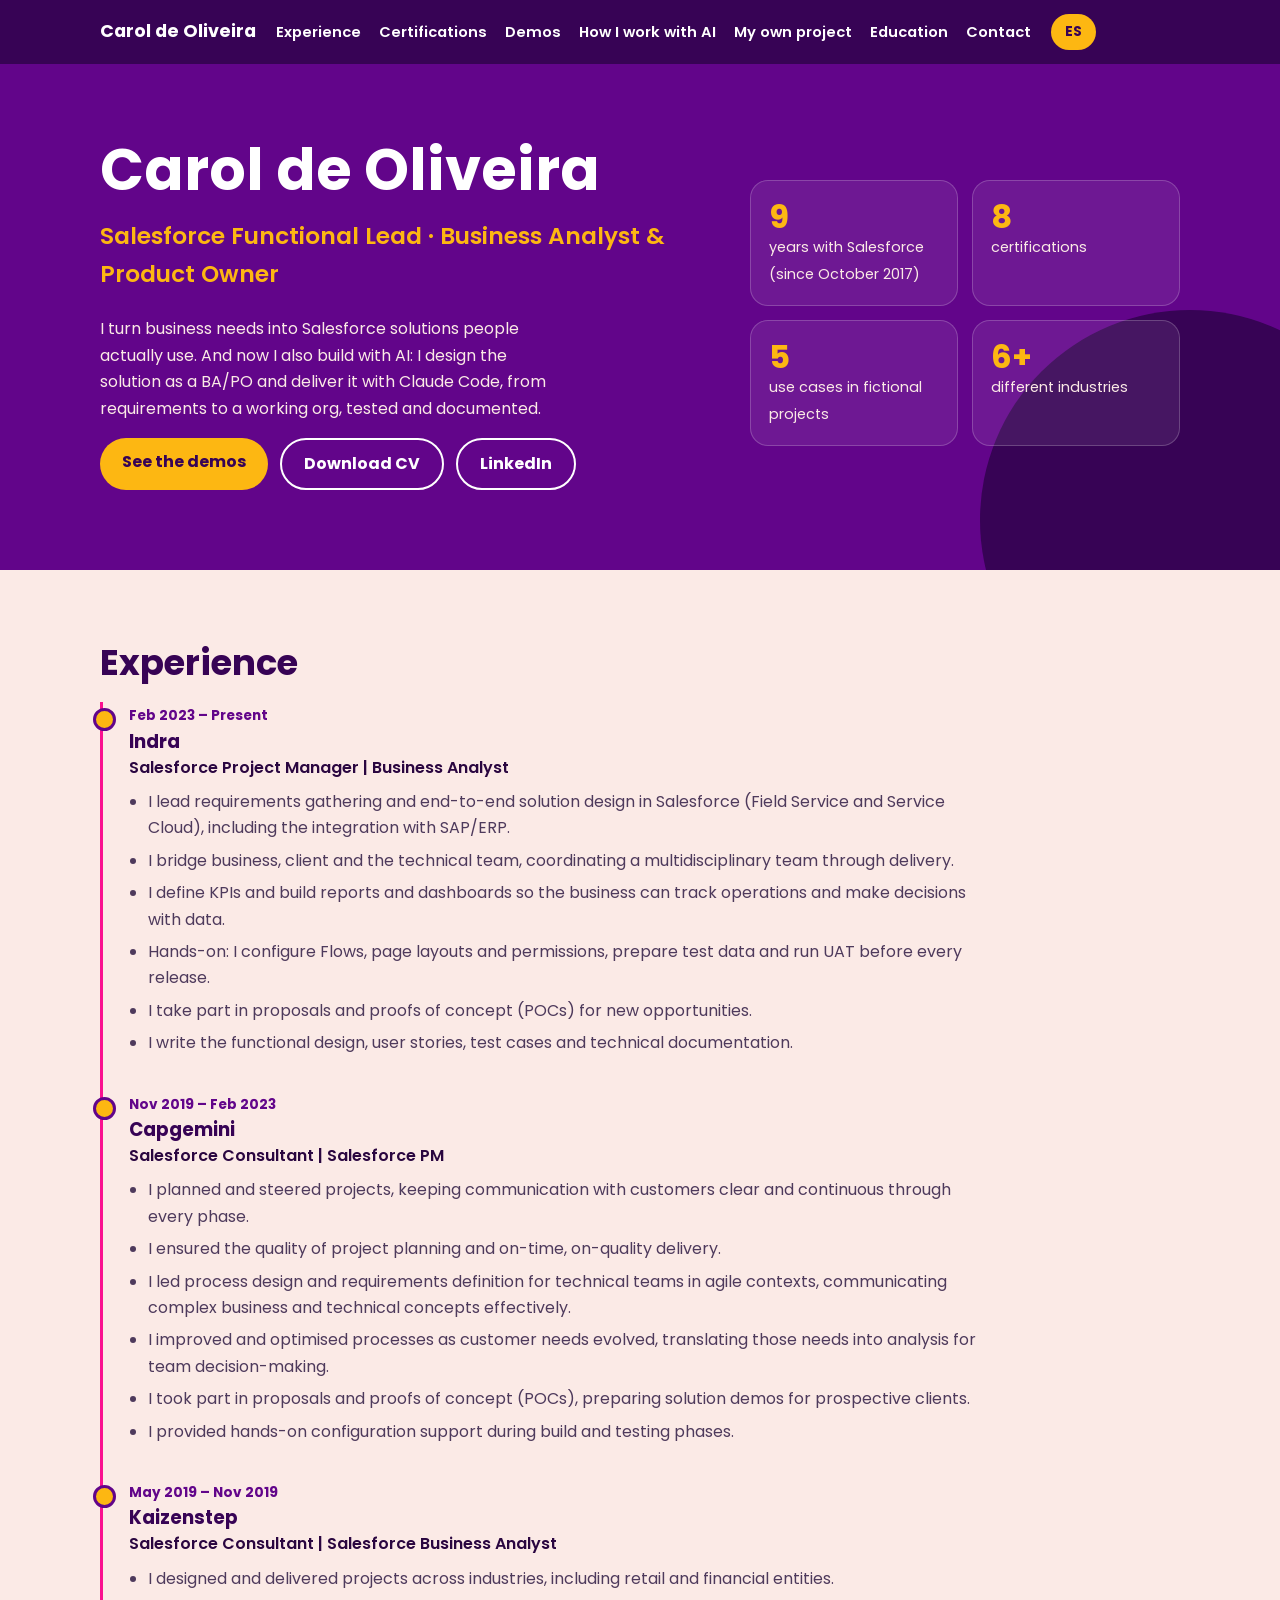
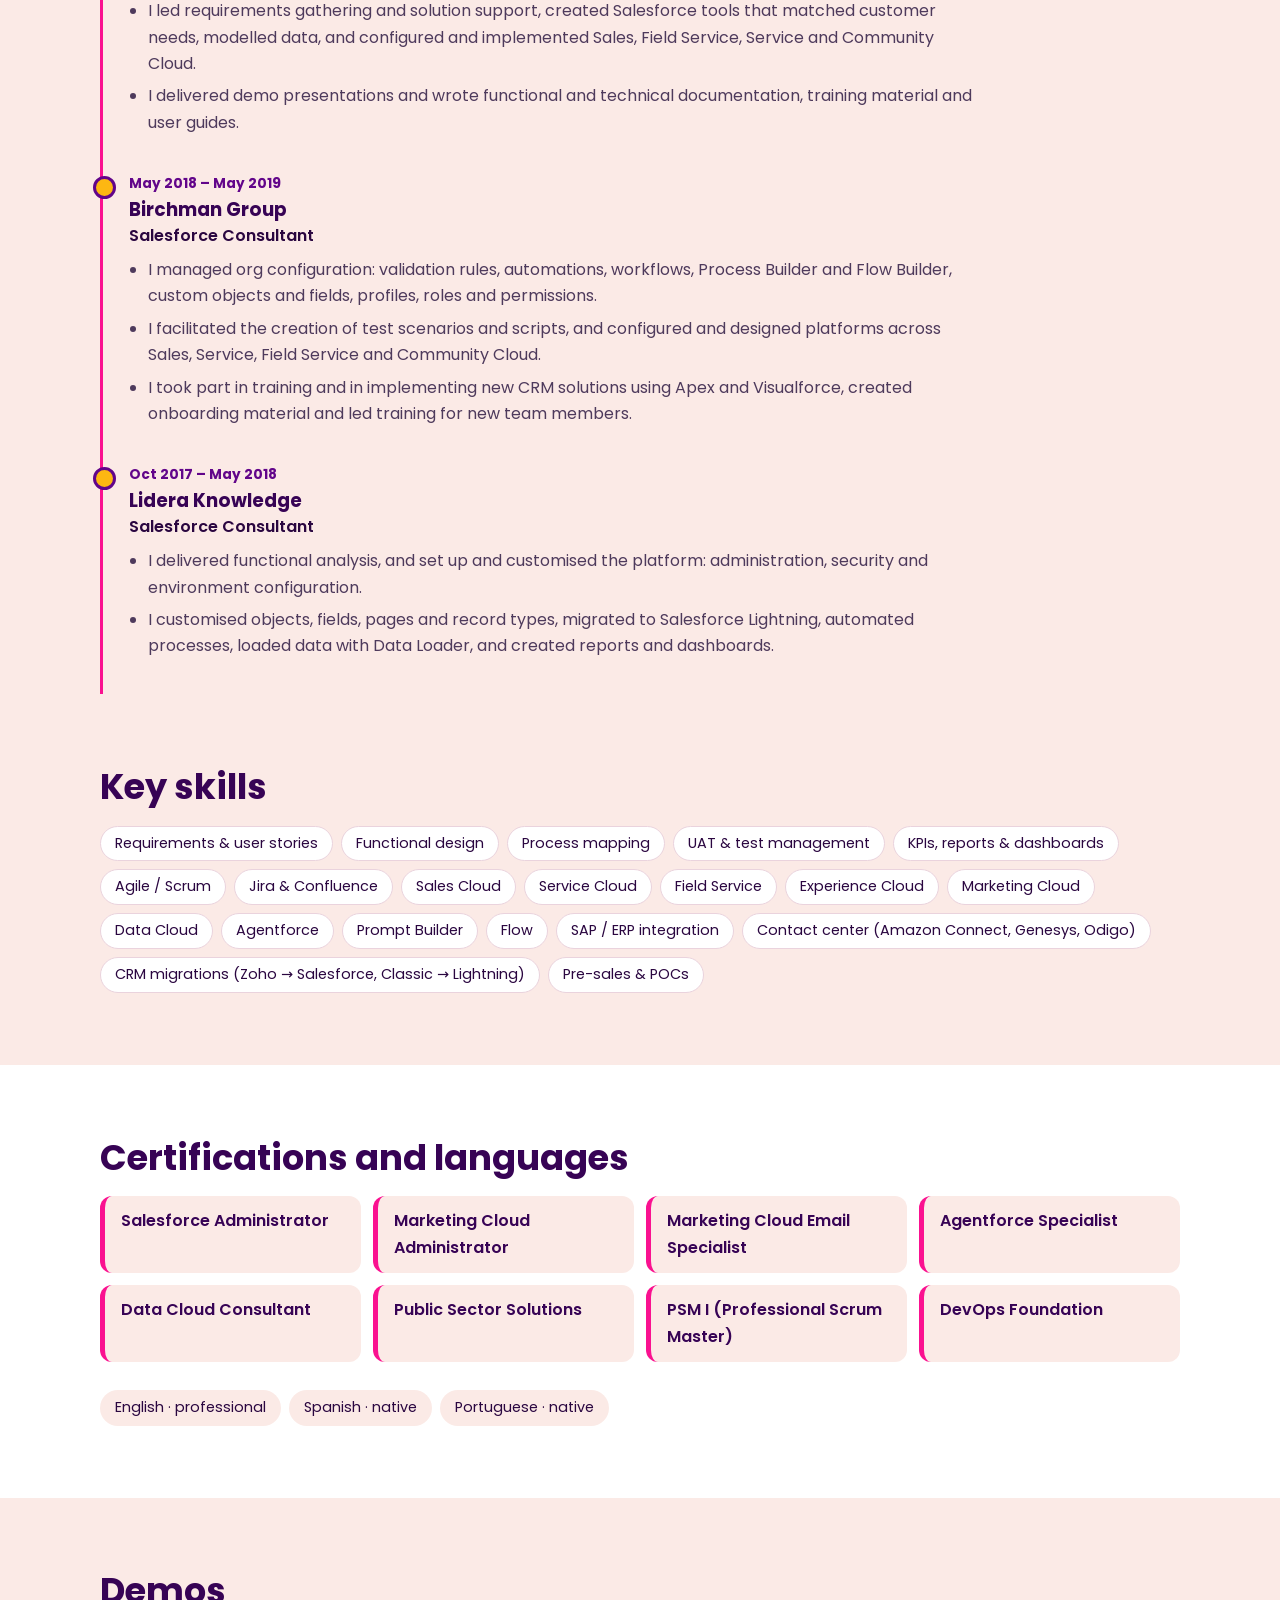
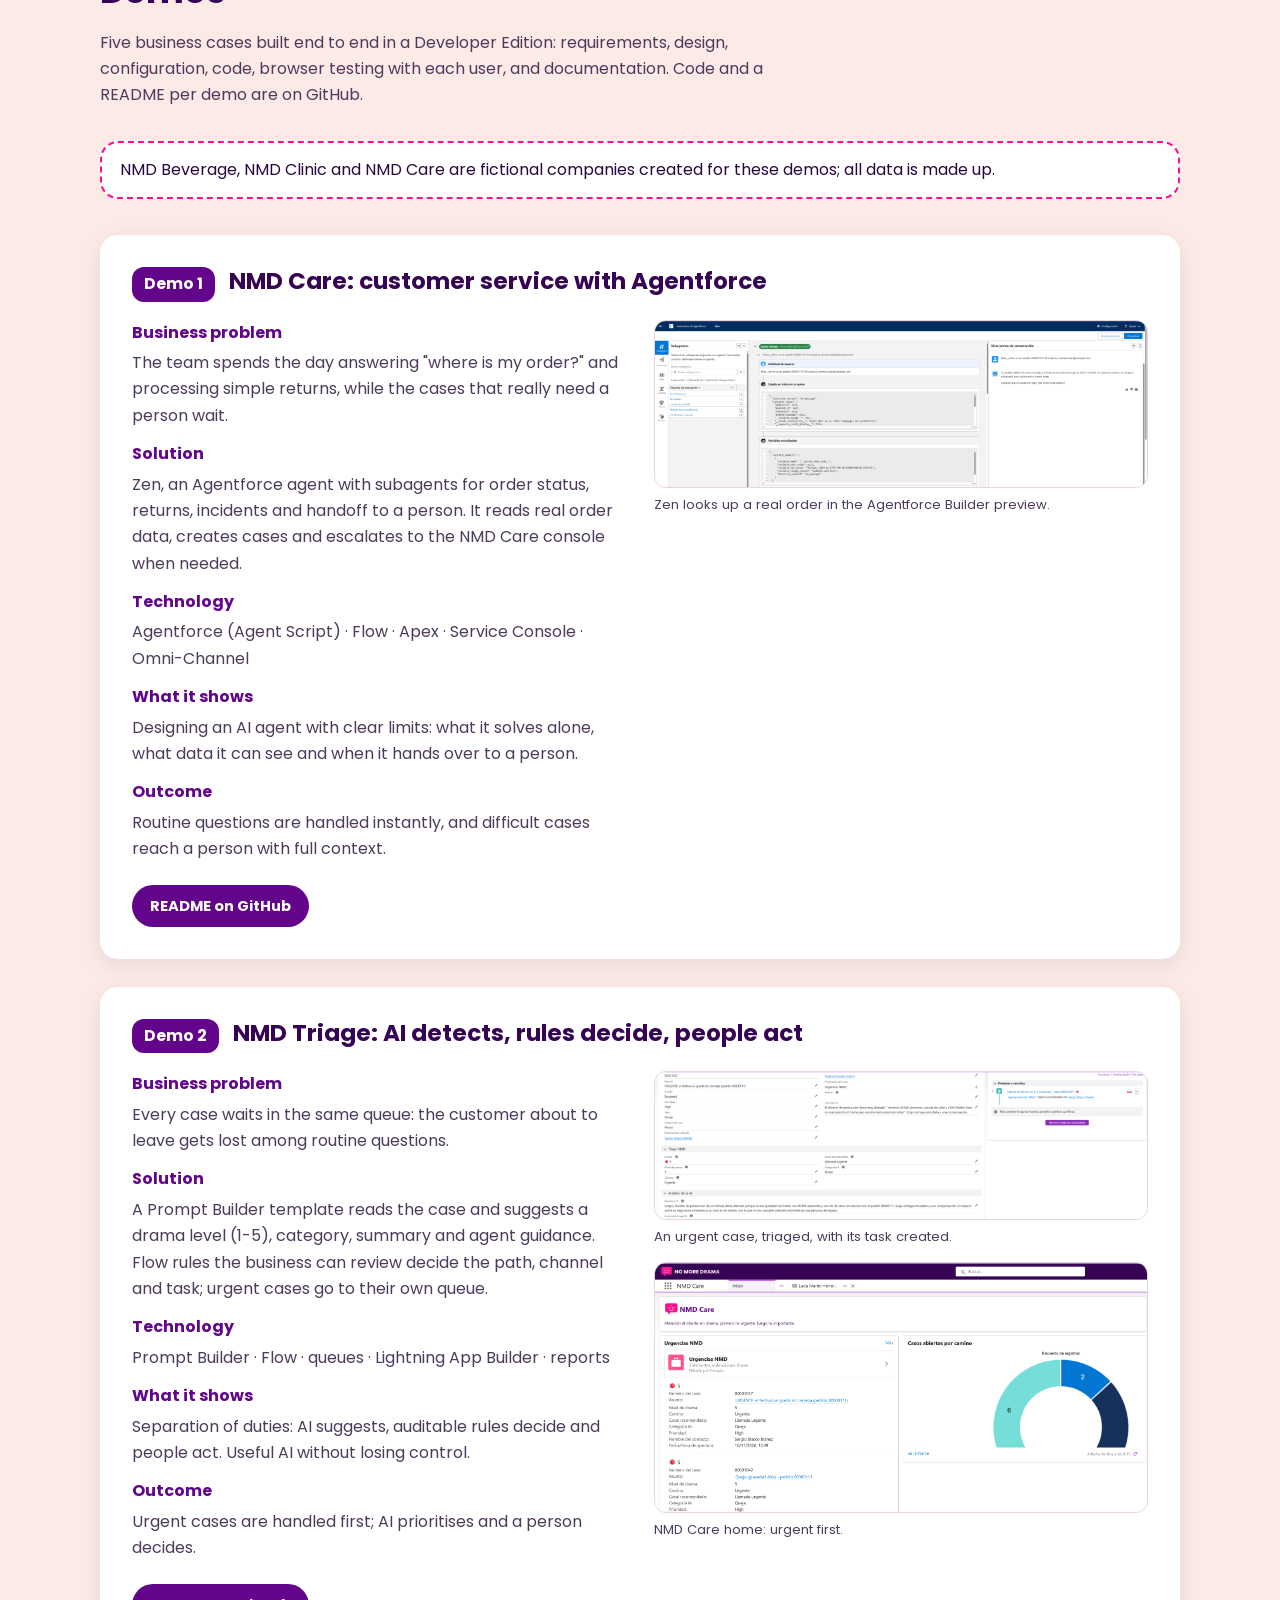
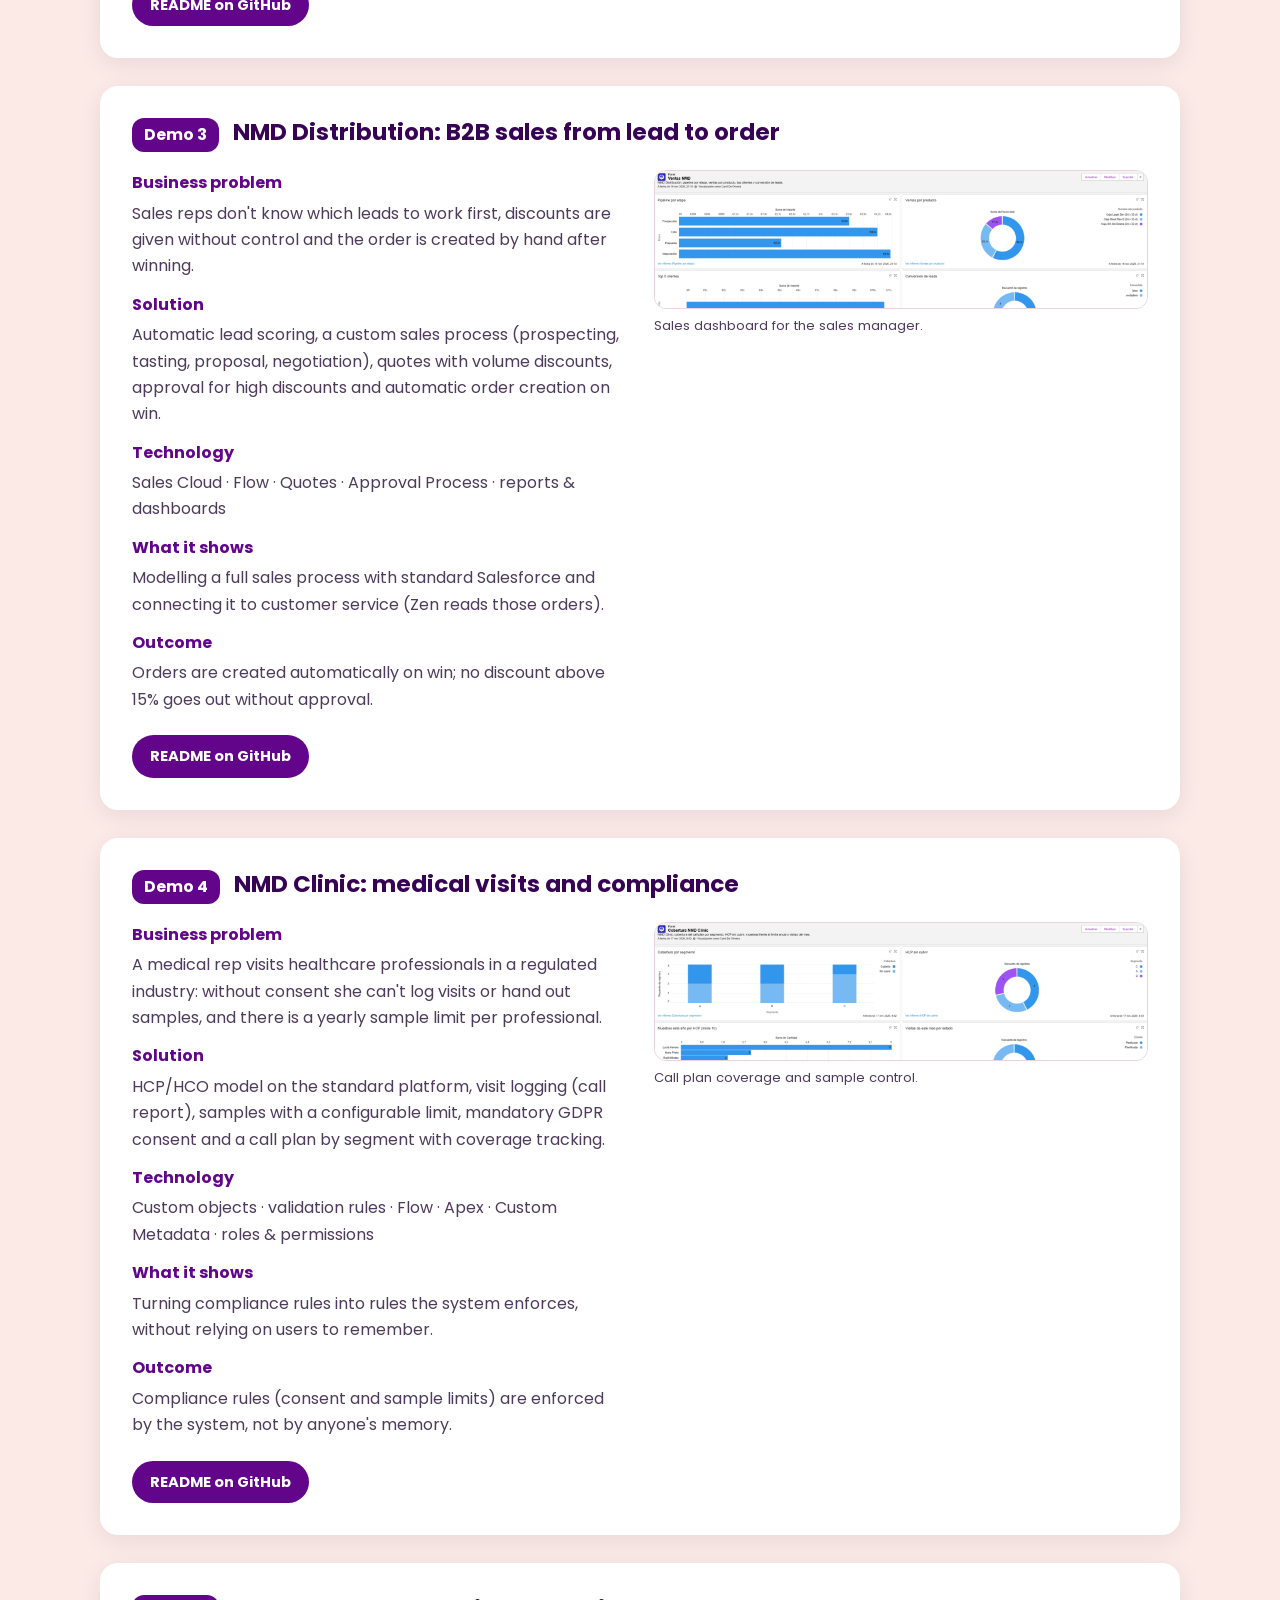
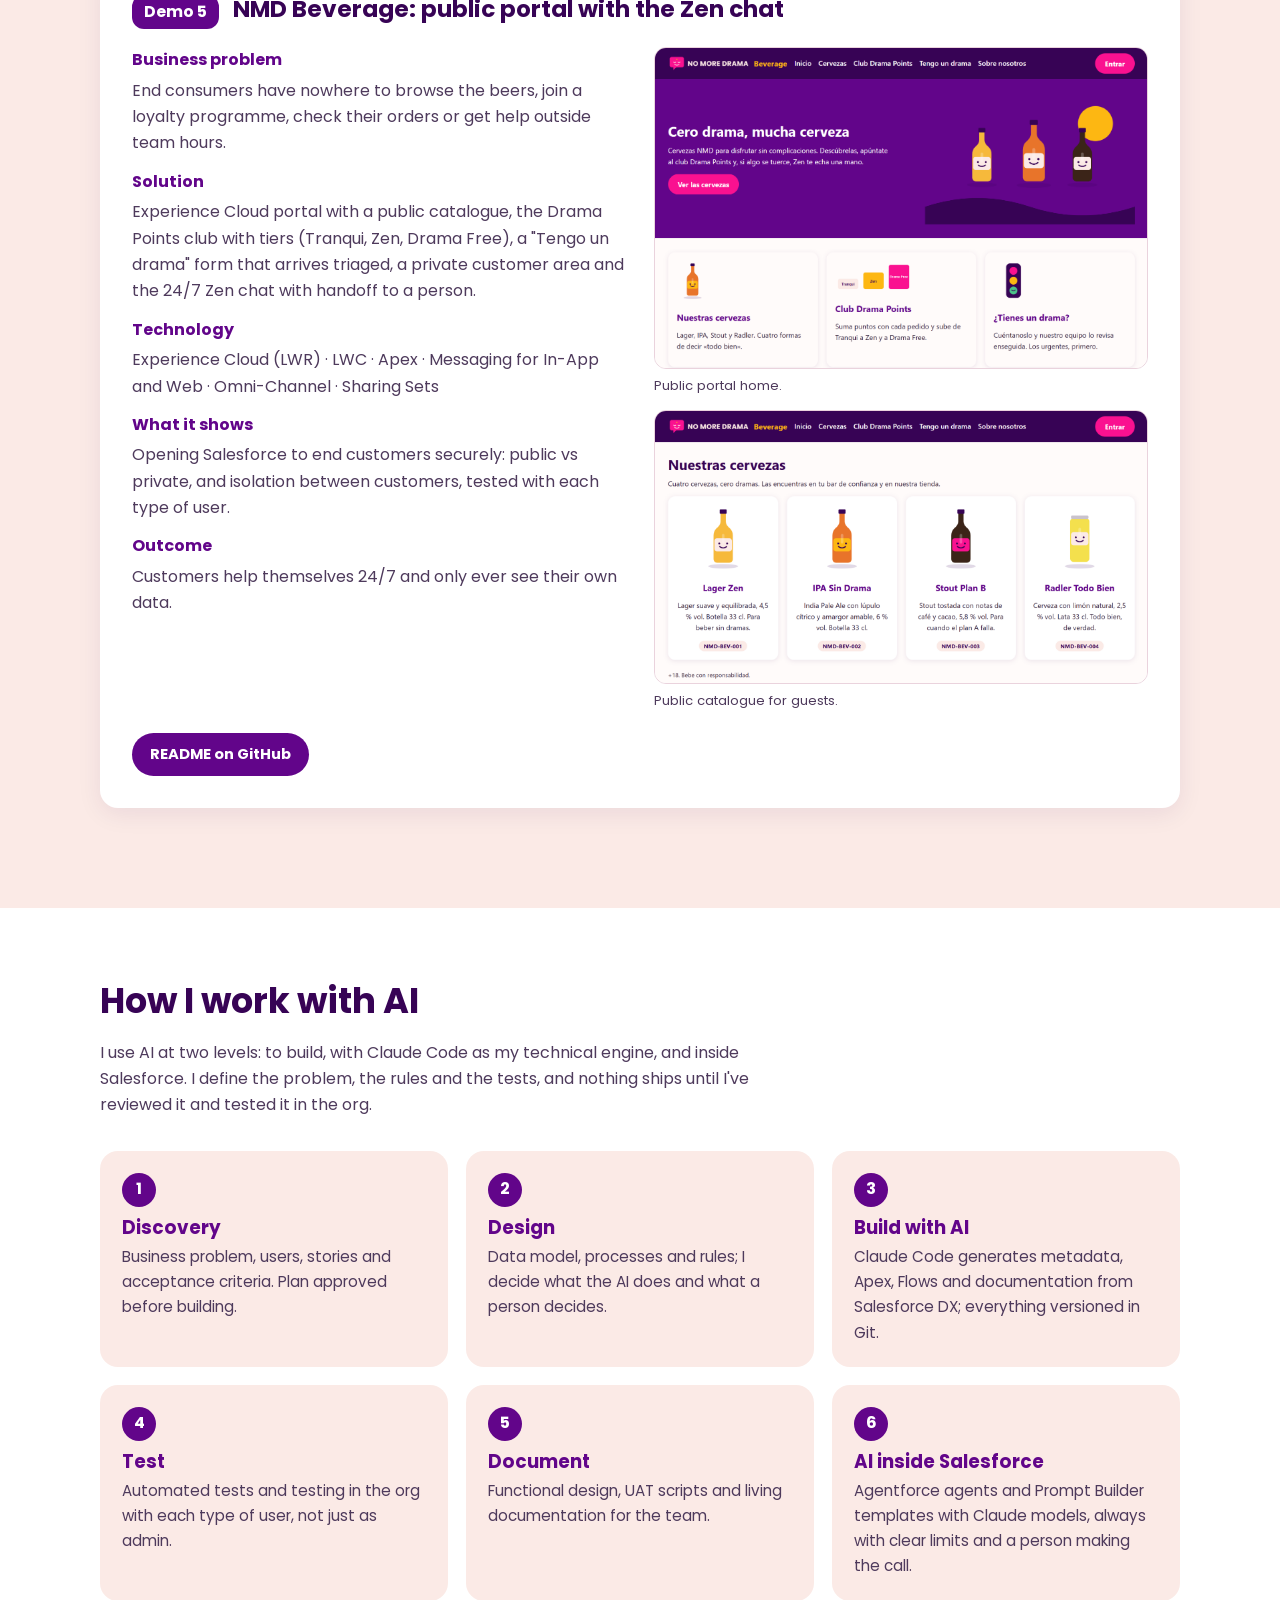
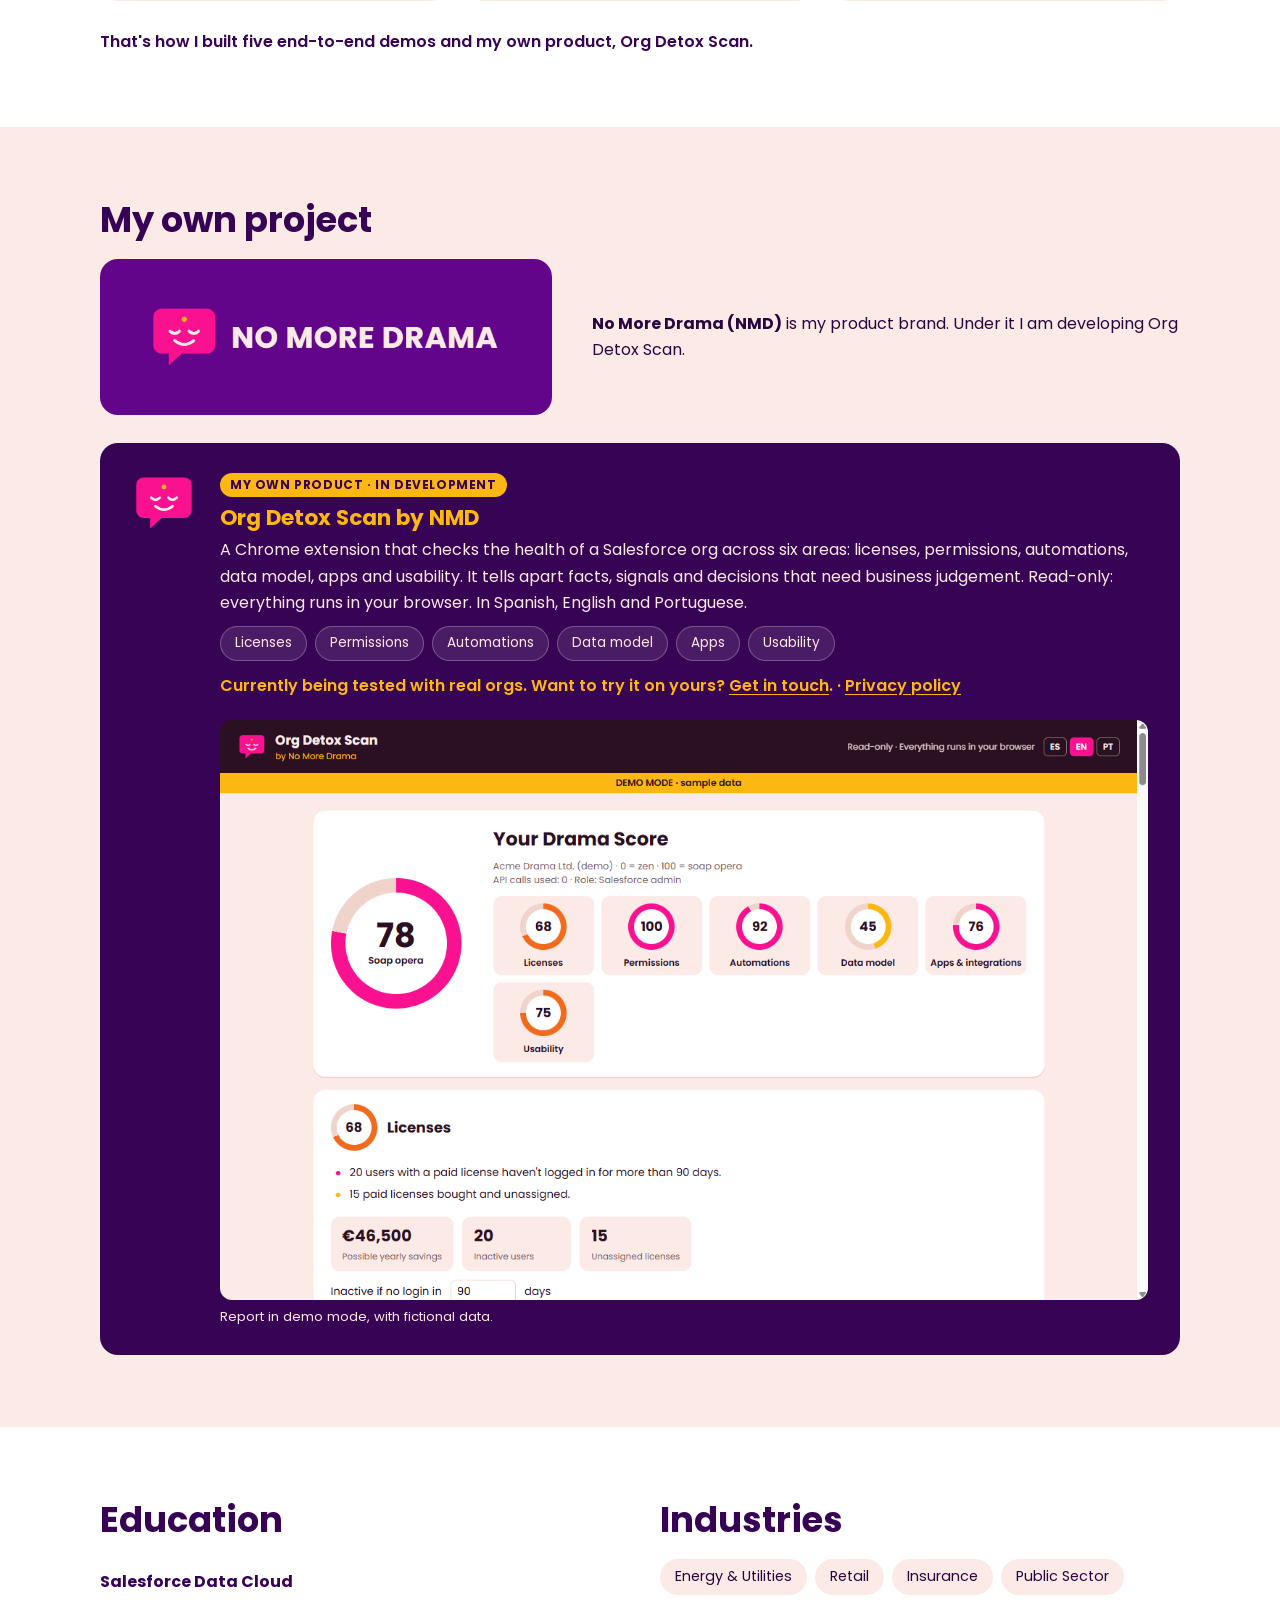
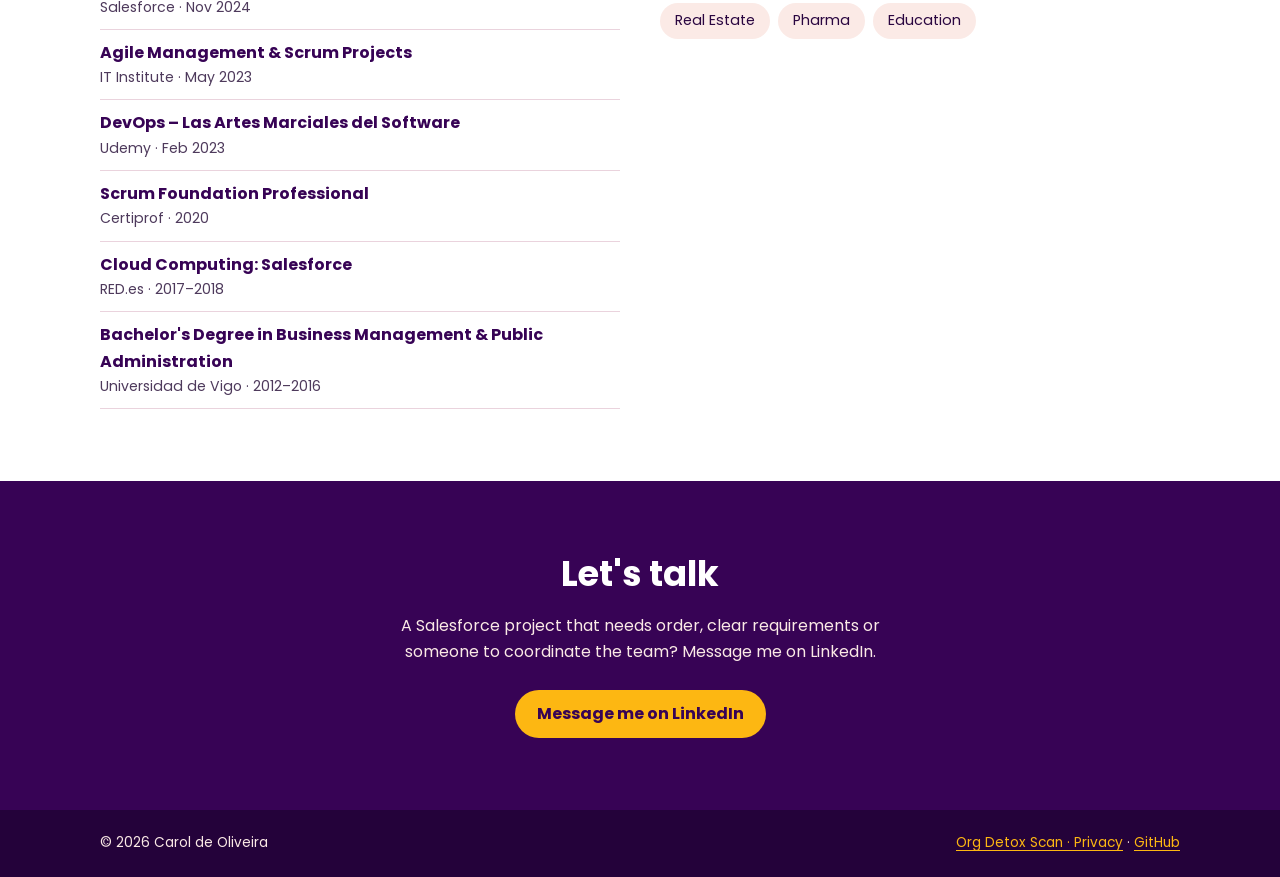
==== commit 3b66d6de: "Add CV PDFs, LinkedIn, key skills, updated experience and AI workflow Co-Authored-By: Claude Opus 5." ====
--- a/index.html
+++ b/index.html
@@ -24,8 +24,8 @@
       <ul class="menu" id="menu">
         <li><a href="#experiencia"><span lang="es">Experiencia</span><span lang="en">Experience</span></a></li>
         <li><a href="#certificaciones"><span lang="es">Certificaciones</span><span lang="en">Certifications</span></a></li>
-        <li><a href="#demos">Portfolio</a></li>
-        <li><a href="#ia"><span lang="es">Salesforce + IA</span><span lang="en">Salesforce + AI</span></a></li>
+        <li><a href="#demos">Demos</a></li>
+        <li><a href="#ia"><span lang="es">Cómo trabajo con IA</span><span lang="en">How I work with AI</span></a></li>
         <li><a href="#proyecto"><span lang="es">Proyecto propio</span><span lang="en">My own project</span></a></li>
         <li><a href="#formacion"><span lang="es">Formación</span><span lang="en">Education</span></a></li>
         <li><a href="#contacto"><span lang="es">Contacto</span><span lang="en">Contact</span></a></li>
@@ -47,14 +47,16 @@
       <p lang="en">I turn business needs into Salesforce solutions people actually use. And now I also build with AI: I design the solution as a BA/PO and deliver it with Claude Code, from requirements to a working org, tested and documented.</p>
       <div class="acciones">
         <a class="boton boton-amarillo" href="#demos"><span lang="es">Ver las demos</span><span lang="en">See the demos</span></a>
+        <a class="boton boton-borde" lang="es" href="assets/cv/Carol-de-Oliveira-CV-ES.pdf" download>Descargar CV</a>
+        <a class="boton boton-borde" lang="en" href="assets/cv/Carol-de-Oliveira-CV-EN.pdf" download>Download CV</a>
         <a class="boton boton-borde" data-linkedin href="#" rel="noopener" hidden>LinkedIn</a>
       </div>
     </div>
     <div class="cifras">
       <div class="cifra"><strong>9</strong><span lang="es">años con Salesforce (desde octubre de 2017)</span><span lang="en">years with Salesforce (since October 2017)</span></div>
       <div class="cifra"><strong>8</strong><span lang="es">certificaciones</span><span lang="en">certifications</span></div>
-      <div class="cifra"><strong>5</strong><span lang="es">demos en una org real</span><span lang="en">demos in a real org</span></div>
-      <div class="cifra"><strong>7</strong><span lang="es">sectores</span><span lang="en">industries</span></div>
+      <div class="cifra"><strong>5</strong><span lang="es">casos de uso en proyectos ficticios</span><span lang="en">use cases in fictional projects</span></div>
+      <div class="cifra"><strong>6+</strong><span lang="es">sectores distintos</span><span lang="en">different industries</span></div>
     </div>
   </div>
 </section>
@@ -69,11 +71,12 @@
         <h3>Indra</h3>
         <p class="puesto">Salesforce Project Manager | Business Analyst</p>
         <ul class="tareas">
-          <li><span lang="es">Lidero la toma de requisitos y la definición de la solución, y hago de enlace entre el equipo técnico y los clientes.</span><span lang="en">I lead requirements gathering and solution definition, acting as the link between the technical team and customers.</span></li>
-          <li><span lang="es">Coordino funcionalmente un equipo Salesforce multidisciplinar, interno y de proveedor externo: asigno prioridades, reviso entregables y valido que todo esté listo para la release.</span><span lang="en">I lead functional coordination of a multidisciplinary Salesforce team, both internal and vendor: I assign priorities, review deliverables and validate readiness for release.</span></li>
-          <li><span lang="es">Hago el seguimiento y soporte de los proyectos, y mejoro y optimizo los procesos según lo que necesita el cliente.</span><span lang="en">I follow up and support projects, improving and optimising processes to match customer needs.</span></li>
-          <li><span lang="es">Traduzco las necesidades de negocio en análisis útiles para que el equipo tome buenas decisiones.</span><span lang="en">I turn business needs into insightful analysis so the team can make the right decisions.</span></li>
-          <li><span lang="es">Soy responsable de la documentación funcional y técnica de principio a fin.</span><span lang="en">I own functional and technical documentation end to end.</span></li>
+          <li><span lang="es">Lidero la toma de requisitos y el diseño de la solución Salesforce de principio a fin (Field Service y Service Cloud), incluida la integración con SAP/ERP.</span><span lang="en">I lead requirements gathering and end-to-end solution design in Salesforce (Field Service and Service Cloud), including the integration with SAP/ERP.</span></li>
+          <li><span lang="es">Hago de puente entre negocio, cliente y equipo técnico, coordinando un equipo multidisciplinar hasta la entrega.</span><span lang="en">I bridge business, client and the technical team, coordinating a multidisciplinary team through delivery.</span></li>
+          <li><span lang="es">Defino KPIs y construyo informes y paneles para que el negocio siga la operación y decida con datos.</span><span lang="en">I define KPIs and build reports and dashboards so the business can track operations and make decisions with data.</span></li>
+          <li><span lang="es">Hands-on: configuro Flows, formatos de página y permisos, preparo datos de prueba y ejecuto la UAT antes de cada entrega.</span><span lang="en">Hands-on: I configure Flows, page layouts and permissions, prepare test data and run UAT before every release.</span></li>
+          <li><span lang="es">Participo en ofertas y pruebas de concepto (POCs) para nuevas oportunidades.</span><span lang="en">I take part in proposals and proofs of concept (POCs) for new opportunities.</span></li>
+          <li><span lang="es">Redacto el diseño funcional, historias de usuario, casos de prueba y documentación técnica.</span><span lang="en">I write the functional design, user stories, test cases and technical documentation.</span></li>
         </ul>
       </li>
       <li>
@@ -85,6 +88,8 @@
           <li><span lang="es">Velé por la calidad de la planificación y por entregar a tiempo y con calidad.</span><span lang="en">I ensured the quality of project planning and on-time, on-quality delivery.</span></li>
           <li><span lang="es">Lideré el diseño de procesos y la definición de requisitos para equipos técnicos en entornos ágiles, explicando con claridad conceptos complejos de negocio y de tecnología.</span><span lang="en">I led process design and requirements definition for technical teams in agile contexts, communicating complex business and technical concepts effectively.</span></li>
           <li><span lang="es">Mejoré y optimicé procesos según evolucionaban las necesidades de los clientes, y las traduje en análisis para la toma de decisiones del equipo.</span><span lang="en">I improved and optimised processes as customer needs evolved, translating those needs into analysis for team decision-making.</span></li>
+          <li><span lang="es">Participé en ofertas y pruebas de concepto (POCs), preparando demos de la solución para clientes potenciales.</span><span lang="en">I took part in proposals and proofs of concept (POCs), preparing solution demos for prospective clients.</span></li>
+          <li><span lang="es">Di apoyo hands-on en configuración durante las fases de construcción y pruebas.</span><span lang="en">I provided hands-on configuration support during build and testing phases.</span></li>
         </ul>
       </li>
       <li>
@@ -117,6 +122,35 @@
         </ul>
       </li>
     </ol>
+  </div>
+</section>
+
+<!-- COMPETENCIAS CLAVE -->
+<section class="franja" id="competencias">
+  <div class="contenedor">
+    <h2><span lang="es">Competencias clave</span><span lang="en">Key skills</span></h2>
+    <ul class="chips">
+      <li><span lang="es">Requisitos e historias de usuario</span><span lang="en">Requirements &amp; user stories</span></li>
+      <li><span lang="es">Diseño funcional</span><span lang="en">Functional design</span></li>
+      <li><span lang="es">Mapeo de procesos</span><span lang="en">Process mapping</span></li>
+      <li><span lang="es">UAT y gestión de pruebas</span><span lang="en">UAT &amp; test management</span></li>
+      <li><span lang="es">KPIs, informes y paneles</span><span lang="en">KPIs, reports &amp; dashboards</span></li>
+      <li>Agile / Scrum</li>
+      <li>Jira &amp; Confluence</li>
+      <li>Sales Cloud</li>
+      <li>Service Cloud</li>
+      <li>Field Service</li>
+      <li>Experience Cloud</li>
+      <li>Marketing Cloud</li>
+      <li>Data Cloud</li>
+      <li>Agentforce</li>
+      <li>Prompt Builder</li>
+      <li>Flow</li>
+      <li><span lang="es">Integración SAP / ERP</span><span lang="en">SAP / ERP integration</span></li>
+      <li>Contact center (Amazon Connect, Genesys, Odigo)</li>
+      <li><span lang="es">Migraciones de CRM (Zoho → Salesforce, Classic → Lightning)</span><span lang="en">CRM migrations (Zoho → Salesforce, Classic → Lightning)</span></li>
+      <li><span lang="es">Preventa y POCs</span><span lang="en">Pre-sales &amp; POCs</span></li>
+    </ul>
   </div>
 </section>
 
@@ -145,7 +179,7 @@
 <!-- DEMOS -->
 <section id="demos">
   <div class="contenedor">
-        <h2>Portfolio</h2>
+    <h2>Demos</h2>
     <p class="intro" lang="es">Cinco casos de negocio construidos de principio a fin en una Developer Edition: requisitos, diseño, configuración, código, pruebas en el navegador con cada usuario y documentación. El código y un README por demo están en GitHub.</p>
     <p class="intro" lang="en">Five business cases built end to end in a Developer Edition: requirements, design, configuration, code, browser testing with each user, and documentation. Code and a README per demo are on GitHub.</p>
     <p class="aviso" lang="es">NMD Beverage, NMD Clinic y NMD Care son empresas ficticias creadas para estas demos; todos los datos son inventados.</p>
@@ -167,6 +201,9 @@
           <dt><span lang="es">Qué demuestra</span><span lang="en">What it shows</span></dt>
           <dd lang="es">Diseñar un agente de IA con límites claros: qué resuelve solo, qué datos puede ver y cuándo pasa a una persona.</dd>
           <dd lang="en">Designing an AI agent with clear limits: what it solves alone, what data it can see and when it hands over to a person.</dd>
+          <dt><span lang="es">Resultado</span><span lang="en">Outcome</span></dt>
+          <dd lang="es">Las consultas habituales se atienden al momento, y los casos difíciles llegan a una persona con contexto.</dd>
+          <dd lang="en">Routine questions are handled instantly, and difficult cases reach a person with full context.</dd>
         </dl>
         <div class="capturas">
           <figure>
@@ -198,6 +235,9 @@
           <dt><span lang="es">Qué demuestra</span><span lang="en">What it shows</span></dt>
           <dd lang="es">Separar responsabilidades: la IA propone, las reglas auditables deciden y las personas actúan. IA útil sin perder el control.</dd>
           <dd lang="en">Separation of duties: AI suggests, auditable rules decide and people act. Useful AI without losing control.</dd>
+          <dt><span lang="es">Resultado</span><span lang="en">Outcome</span></dt>
+          <dd lang="es">Lo urgente se atiende primero; la IA prioriza y una persona decide.</dd>
+          <dd lang="en">Urgent cases are handled first; AI prioritises and a person decides.</dd>
         </dl>
         <div class="capturas">
           <figure>
@@ -236,6 +276,9 @@
           <dt><span lang="es">Qué demuestra</span><span lang="en">What it shows</span></dt>
           <dd lang="es">Modelar un proceso comercial completo con estándar de Salesforce y conectarlo con la atención al cliente (Zen consulta esos pedidos).</dd>
           <dd lang="en">Modelling a full sales process with standard Salesforce and connecting it to customer service (Zen reads those orders).</dd>
+          <dt><span lang="es">Resultado</span><span lang="en">Outcome</span></dt>
+          <dd lang="es">Al ganar, el pedido se crea solo; ningún descuento por encima del 15 % sale sin aprobación.</dd>
+          <dd lang="en">Orders are created automatically on win; no discount above 15% goes out without approval.</dd>
         </dl>
         <div class="capturas">
           <figure>
@@ -267,6 +310,9 @@
           <dt><span lang="es">Qué demuestra</span><span lang="en">What it shows</span></dt>
           <dd lang="es">Traducir normas de compliance en reglas que el sistema hace cumplir, sin depender de que el usuario se acuerde.</dd>
           <dd lang="en">Turning compliance rules into rules the system enforces, without relying on users to remember.</dd>
+          <dt><span lang="es">Resultado</span><span lang="en">Outcome</span></dt>
+          <dd lang="es">Las normas de compliance (consentimiento y límite de muestras) las hace cumplir el sistema, no la memoria de nadie.</dd>
+          <dd lang="en">Compliance rules (consent and sample limits) are enforced by the system, not by anyone's memory.</dd>
         </dl>
         <div class="capturas">
           <figure>
@@ -298,6 +344,9 @@
           <dt><span lang="es">Qué demuestra</span><span lang="en">What it shows</span></dt>
           <dd lang="es">Abrir Salesforce al cliente final con seguridad: lo público, lo privado y el aislamiento entre clientes, probado con cada tipo de usuario.</dd>
           <dd lang="en">Opening Salesforce to end customers securely: public vs private, and isolation between customers, tested with each type of user.</dd>
+          <dt><span lang="es">Resultado</span><span lang="en">Outcome</span></dt>
+          <dd lang="es">El cliente se atiende solo, 24/7, y solo ve sus propios datos.</dd>
+          <dd lang="en">Customers help themselves 24/7 and only ever see their own data.</dd>
         </dl>
         <div class="capturas">
           <figure>
@@ -322,21 +371,22 @@
   </div>
 </section>
 
-<!-- SALESFORCE + IA -->
+<!-- CÓMO TRABAJO CON IA -->
 <section class="seccion-blanca" id="ia">
   <div class="contenedor">
-    <h2><span lang="es">Salesforce + IA</span><span lang="en">Salesforce + AI</span></h2>
-    <p class="intro" lang="es">Uso la IA en dos niveles. Para construir: Claude Code es mi motor técnico. Yo defino el problema, las reglas y las pruebas; la IA genera metadatos, Apex, Flows y documentación; y nada se da por bueno sin revisarlo y probarlo en la org. Así he construido cinco demos completas y un producto propio en pocas semanas. Dentro de Salesforce: agentes con Agentforce y plantillas de Prompt Builder con modelos Claude que resumen, clasifican y preparan el trabajo, siempre con una persona que decide.</p>
-    <p class="intro" lang="en">I use AI at two levels. To build: Claude Code is my technical engine. I define the problem, the rules and the tests; the AI generates metadata, Apex, Flows and documentation; and nothing ships until I've reviewed it and tested it in the org. That's how I built five end-to-end demos and my own product in a few weeks. Inside Salesforce: Agentforce agents and Prompt Builder templates with Claude models that summarise, classify and prepare the work, always with a person making the call.</p>
-    <h3 class="sub"><span lang="es">Cómo trabajo</span><span lang="en">How I work</span></h3>
+    <h2><span lang="es">Cómo trabajo con IA</span><span lang="en">How I work with AI</span></h2>
+    <p class="intro" lang="es">Uso la IA en dos niveles: para construir, con Claude Code como motor técnico, y dentro de Salesforce. Yo defino el problema, las reglas y las pruebas, y nada se da por bueno sin revisarlo y probarlo en la org.</p>
+    <p class="intro" lang="en">I use AI at two levels: to build, with Claude Code as my technical engine, and inside Salesforce. I define the problem, the rules and the tests, and nothing ships until I've reviewed it and tested it in the org.</p>
     <ol class="pasos">
-      <li><h3>BA / PO</h3><p lang="es">Problema de negocio, usuarios, historias y criterios de aceptación. Plan aprobado antes de construir.</p><p lang="en">Business problem, users, stories and acceptance criteria. Plan approved before building.</p></li>
-      <li><h3>Claude Code</h3><p lang="es">Asistente de IA para generar metadatos, Apex, LWC y documentación, siempre revisado y con reglas claras.</p><p lang="en">AI assistant to generate metadata, Apex, LWC and documentation, always reviewed and with clear rules.</p></li>
-      <li><h3>Salesforce DX</h3><p lang="es">Todo como código fuente: despliegues repetibles con la CLI y pruebas Apex automáticas.</p><p lang="en">Everything as source: repeatable CLI deployments and automated Apex tests.</p></li>
-      <li><h3>Git</h3><p lang="es">Un commit por fase, historial legible y repositorio limpio de datos sensibles.</p><p lang="en">One commit per phase, a readable history and a repository free of sensitive data.</p></li>
-      <li><h3><span lang="es">Pruebas en el navegador</span><span lang="en">Browser testing</span></h3><p lang="es">Cada flujo se prueba en la org con cada tipo de usuario, no solo con el administrador.</p><p lang="en">Each flow is tested in the org with each type of user, not just the admin.</p></li>
-      <li><h3>UAT</h3><p lang="es">Escenarios de aceptación con datos de demo pequeños y ficticios, que se borran al terminar.</p><p lang="en">Acceptance scenarios with small, fictional demo data that is deleted afterwards.</p></li>
+      <li><h3>Discovery</h3><p lang="es">Problema de negocio, usuarios, historias y criterios de aceptación. Plan aprobado antes de construir.</p><p lang="en">Business problem, users, stories and acceptance criteria. Plan approved before building.</p></li>
+      <li><h3><span lang="es">Diseño</span><span lang="en">Design</span></h3><p lang="es">Modelo de datos, procesos y reglas; decido qué hace la IA y qué decide una persona.</p><p lang="en">Data model, processes and rules; I decide what the AI does and what a person decides.</p></li>
+      <li><h3><span lang="es">Construcción con IA</span><span lang="en">Build with AI</span></h3><p lang="es">Claude Code genera metadatos, Apex, Flows y documentación desde Salesforce DX; todo versionado en Git.</p><p lang="en">Claude Code generates metadata, Apex, Flows and documentation from Salesforce DX; everything versioned in Git.</p></li>
+      <li><h3><span lang="es">Pruebas</span><span lang="en">Test</span></h3><p lang="es">Tests automáticos y pruebas en la org con cada tipo de usuario, no solo como admin.</p><p lang="en">Automated tests and testing in the org with each type of user, not just as admin.</p></li>
+      <li><h3><span lang="es">Documentación</span><span lang="en">Document</span></h3><p lang="es">Diseño funcional, guiones de UAT y documentación viva para el equipo.</p><p lang="en">Functional design, UAT scripts and living documentation for the team.</p></li>
+      <li><h3><span lang="es">IA dentro de Salesforce</span><span lang="en">AI inside Salesforce</span></h3><p lang="es">Agentes con Agentforce y plantillas de Prompt Builder con modelos Claude, siempre con límites claros y una persona que decide.</p><p lang="en">Agentforce agents and Prompt Builder templates with Claude models, always with clear limits and a person making the call.</p></li>
     </ol>
+    <p class="cierre" lang="es">Así he construido cinco demos completas y un producto propio, Org Detox Scan.</p>
+    <p class="cierre" lang="en">That's how I built five end-to-end demos and my own product, Org Detox Scan.</p>
   </div>
 </section>
 
@@ -367,6 +417,10 @@
           <li><span lang="es">Usabilidad</span><span lang="en">Usability</span></li>
         </ul>
         <p class="estado"><span lang="es">En fase de pruebas con orgs reales. ¿Quieres probarla en la tuya? <a href="#contacto">Escríbeme</a>.</span><span lang="en">Currently being tested with real orgs. Want to try it on yours? <a href="#contacto">Get in touch</a>.</span> · <a href="org-detox/privacy/"><span lang="es">Política de privacidad</span><span lang="en">Privacy policy</span></a></p>
+        <figure class="captura-detox">
+          <img src="assets/img/org-detox-drama-score.png" width="1280" height="800" loading="lazy" data-alt-es="Informe de Org Detox Scan en modo demo, con datos ficticios: Drama Score de 78 sobre 100 y la puntuación de las seis áreas." data-alt-en="Org Detox Scan report in demo mode, with fictional data: Drama Score of 78 out of 100 and the score of each of the six areas." alt="Org Detox Scan report in demo mode, with fictional data: Drama Score of 78 out of 100 and the score of each of the six areas.">
+          <figcaption><span lang="es">Informe en modo demo, con datos ficticios.</span><span lang="en">Report in demo mode, with fictional data.</span></figcaption>
+        </figure>
       </div>
     </aside>
 
--- a/assets/css/styles.css
+++ b/assets/css/styles.css
@@ -114,7 +114,7 @@
 .demo-pie .boton:hover { background: var(--morado-oscuro); color: var(--blanco); }
 
 .proximamente { background: var(--morado-oscuro); color: var(--crema); border-radius: var(--radio); padding: 28px 32px; display: flex; gap: 24px; }
-.proximamente img { width: 64px; flex: none; align-self: flex-start; }
+.proximamente > img { width: 64px; flex: none; align-self: flex-start; }
 .proximamente h3 { color: var(--amarillo); font-size: 1.35rem; margin-bottom: .3em; }
 .proximamente p { margin: 0 0 .6em; }
 .proximamente .chips li { background: rgba(255,255,255,.1); border-color: rgba(255,255,255,.25); color: var(--crema); font-size: .85rem; }
@@ -225,3 +225,12 @@
 .lista-formacion strong span { display: inline; font-size: 1rem; color: inherit; }
 .lista-formacion .detalle { font-size: .88rem; color: var(--texto-suave); }
 @media (max-width: 1100px) and (min-width: 901px) { .menu { gap: 12px; } .menu a { font-size: .82rem; } }
+
+/* Captura de Org Detox */
+.proximamente .captura-detox { margin: 20px 0 0; }
+.proximamente .captura-detox img { width: 100%; border-radius: 12px; }
+.captura-detox figcaption { font-size: .82rem; margin-top: 6px; }
+
+/* Competencias clave y cierre de la sección de IA */
+.franja { padding-top: 0; }
+.cierre { margin: 28px 0 0; font-weight: 600; color: var(--morado-oscuro); }
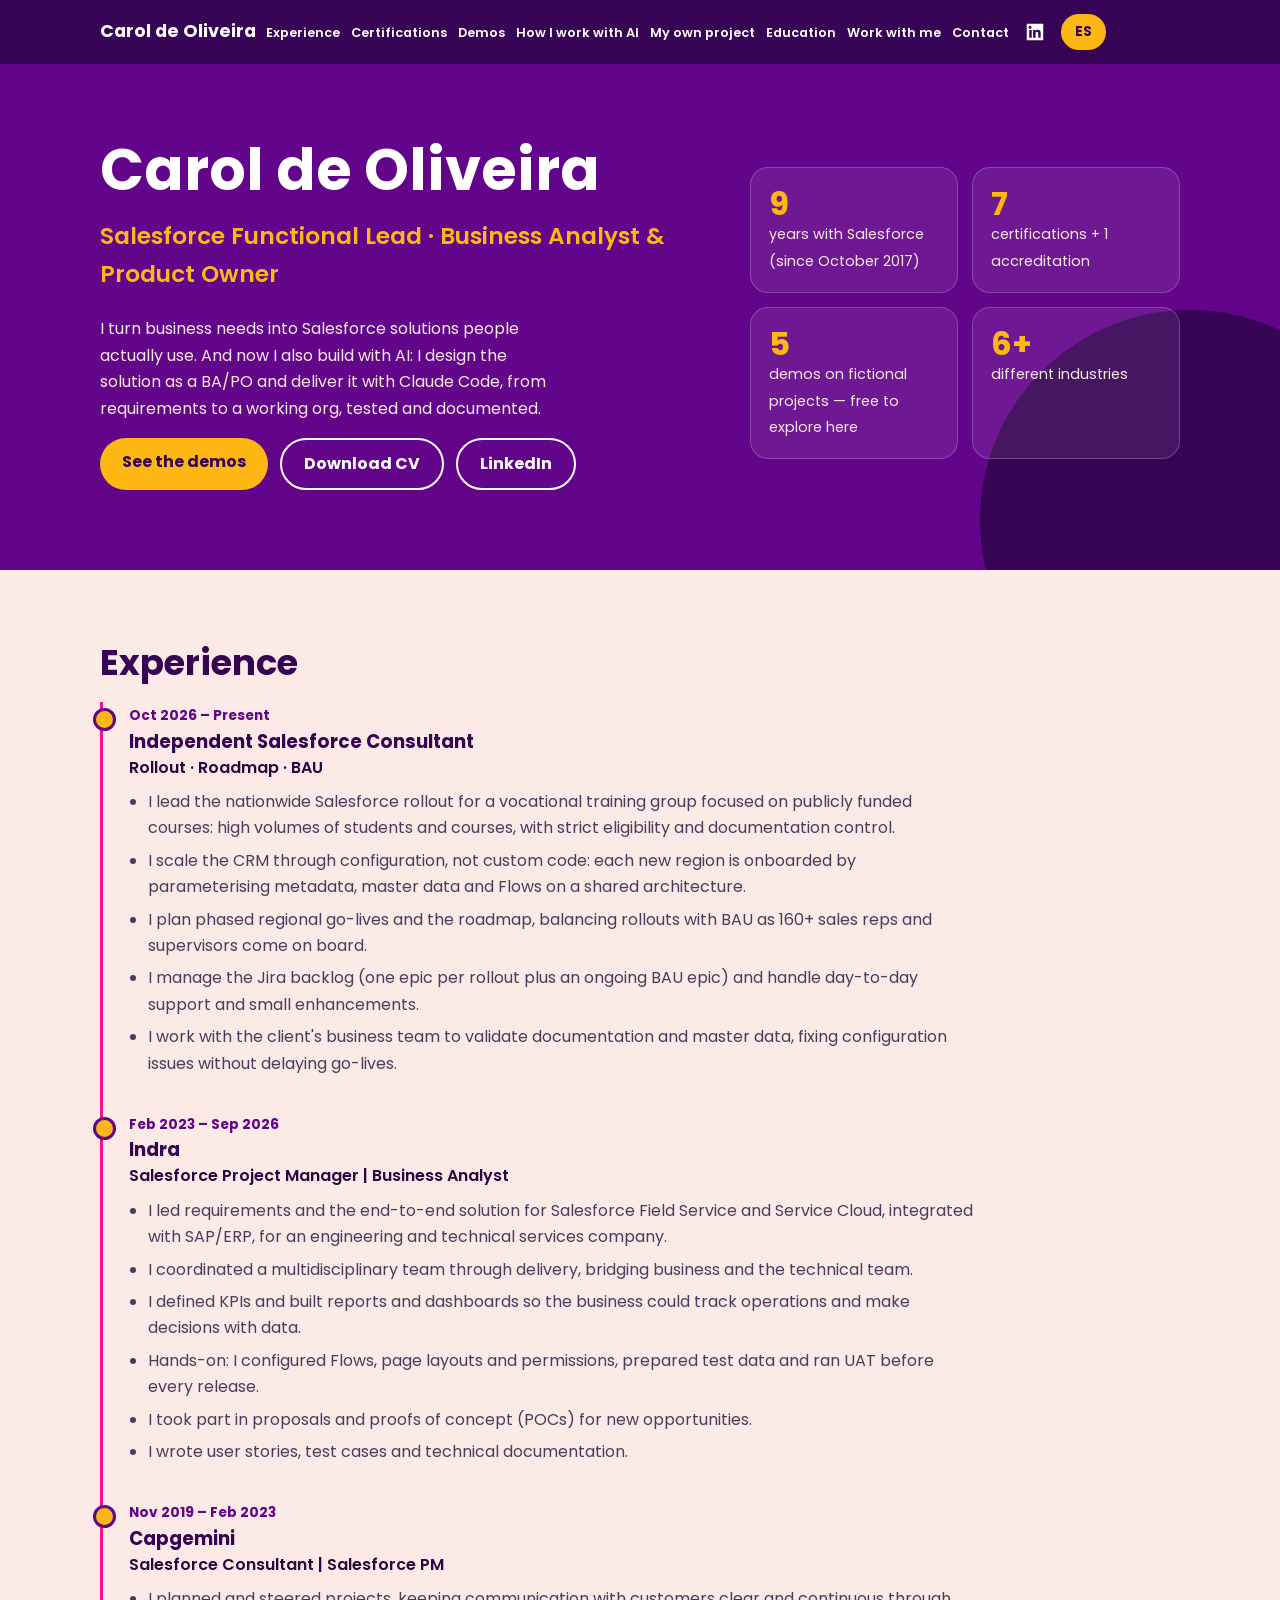
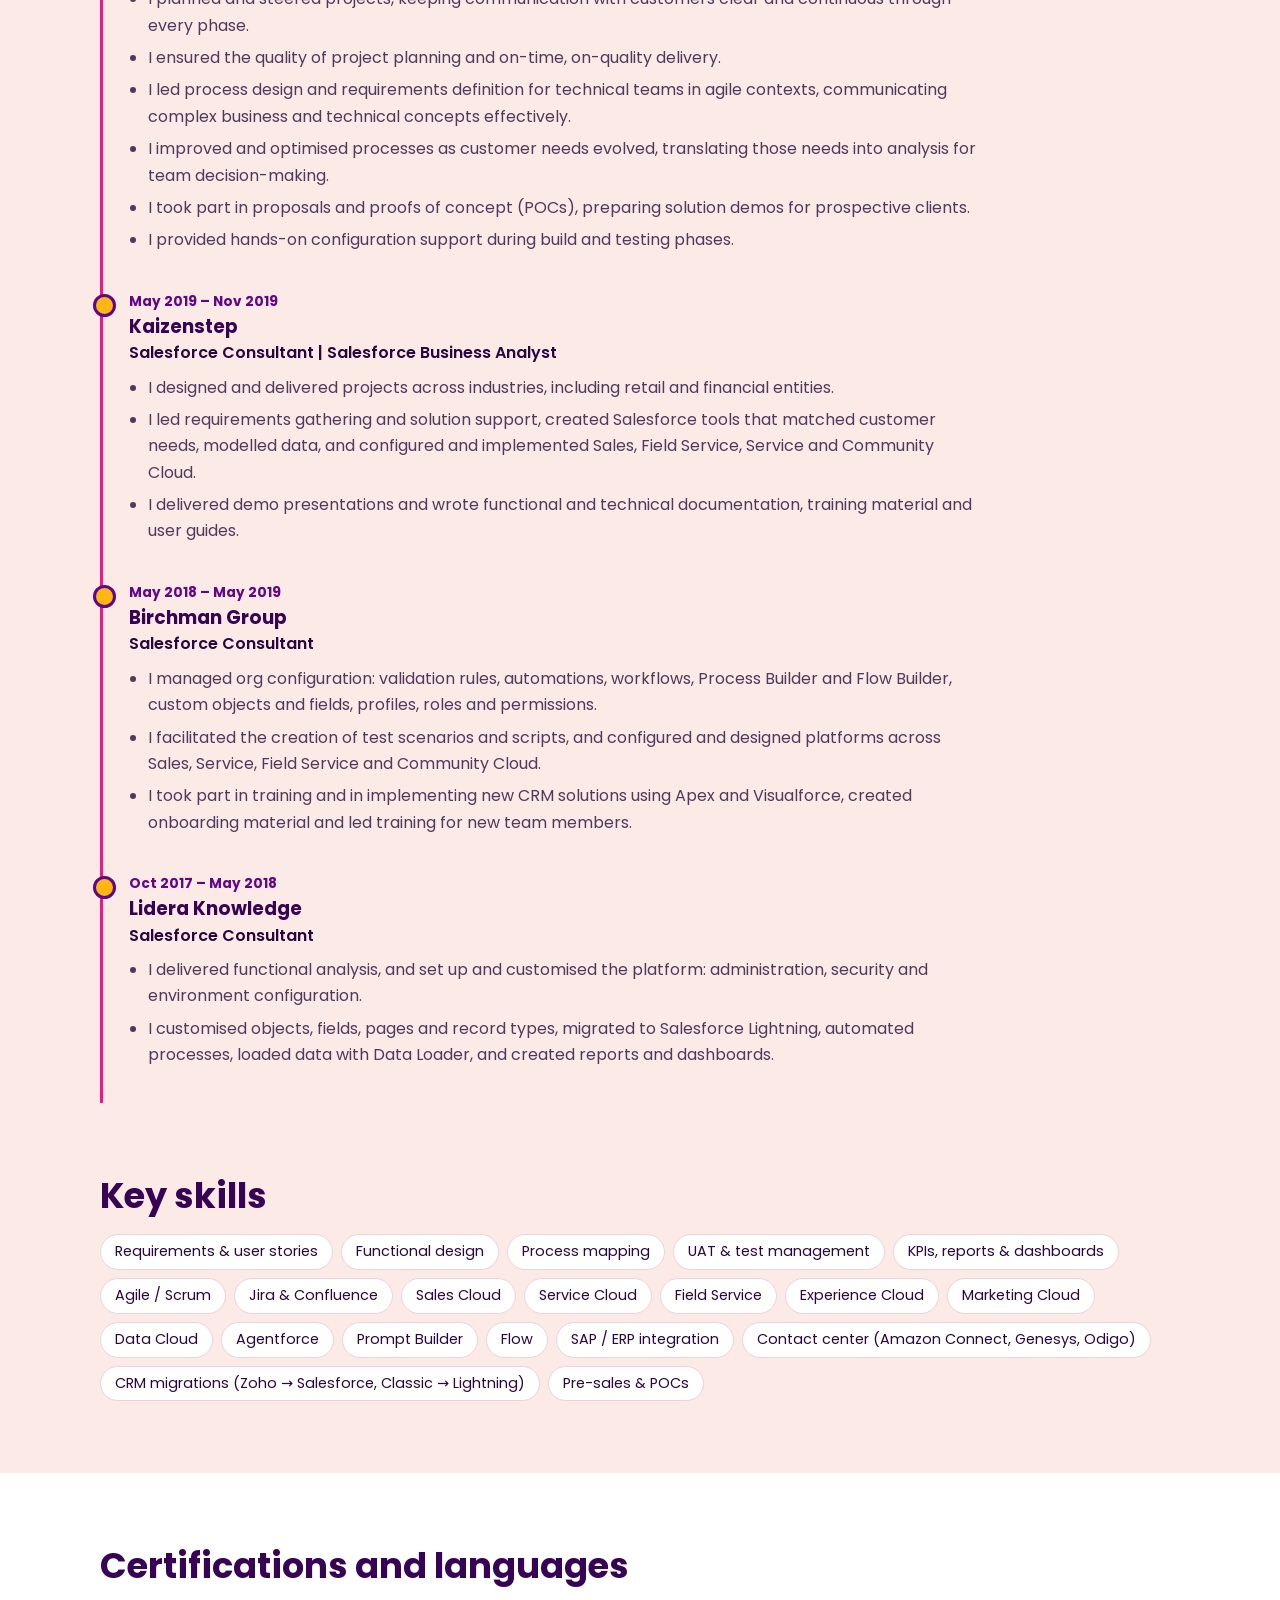
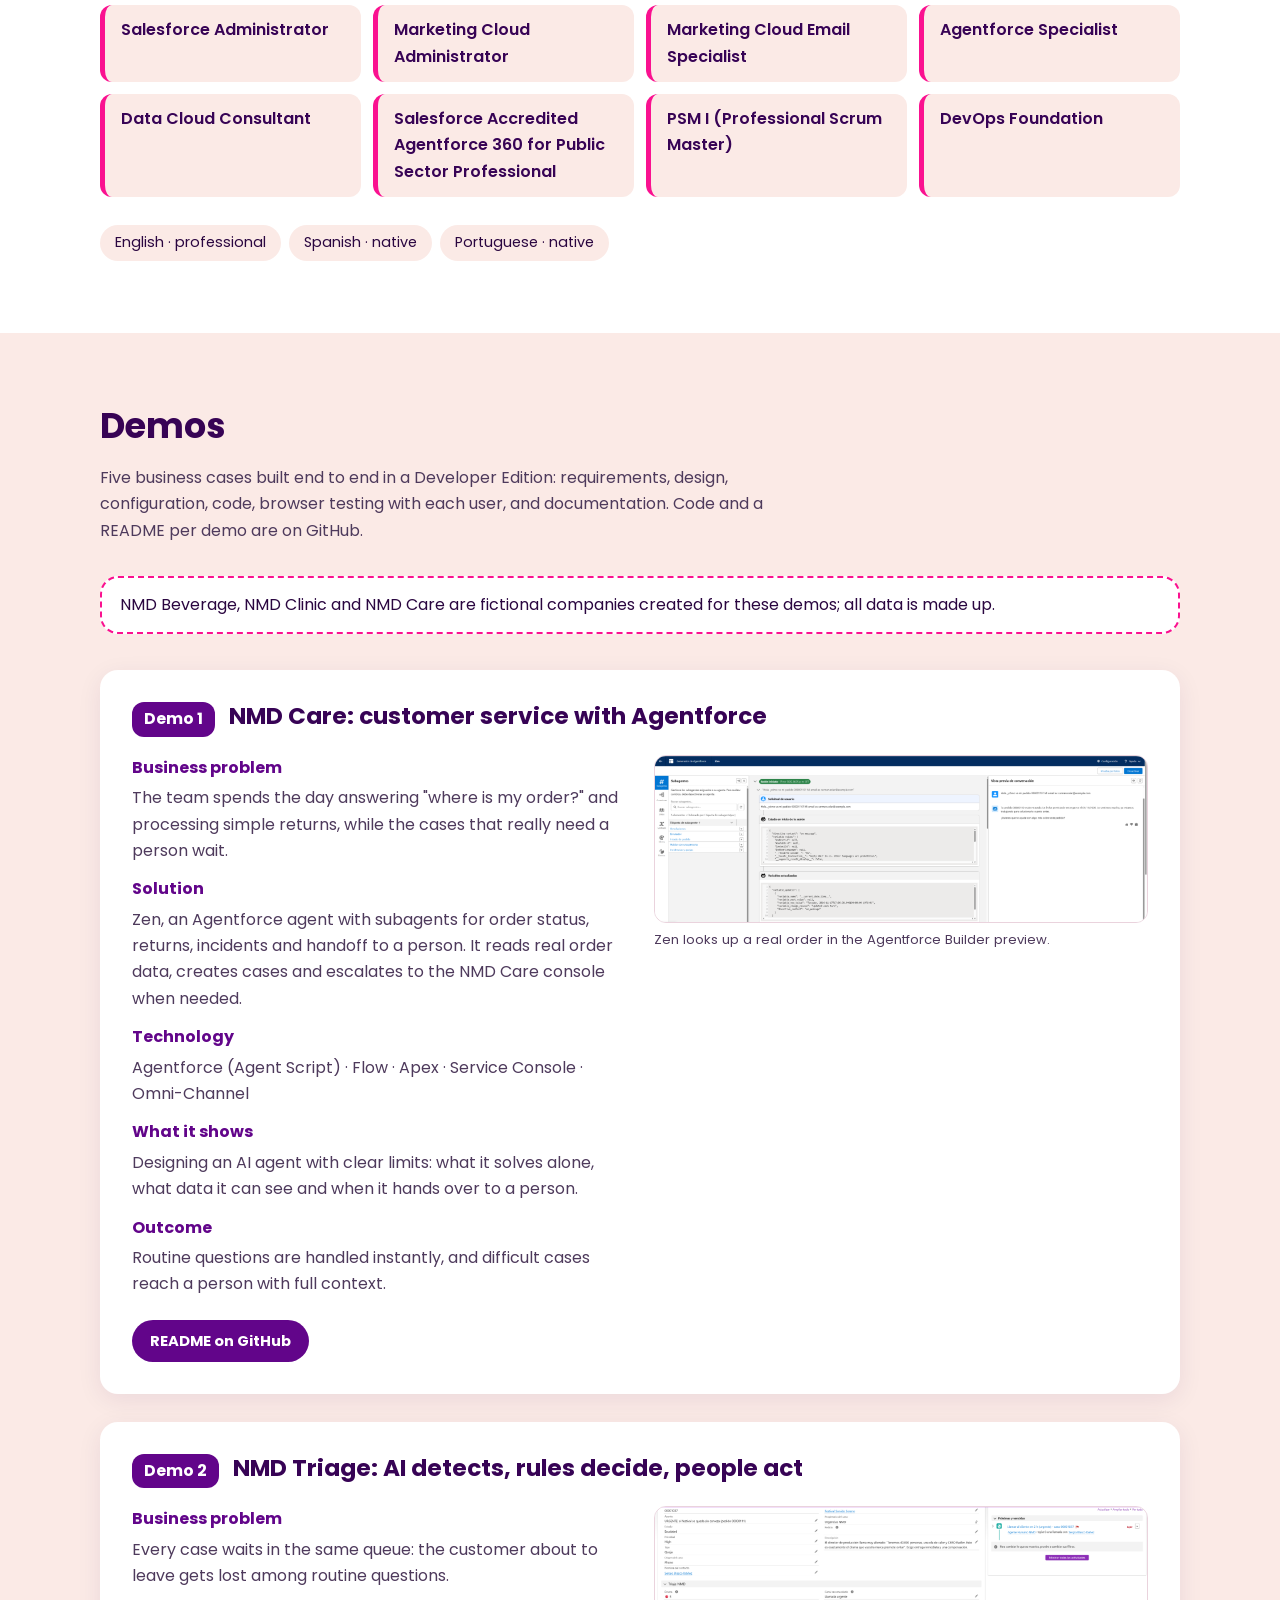
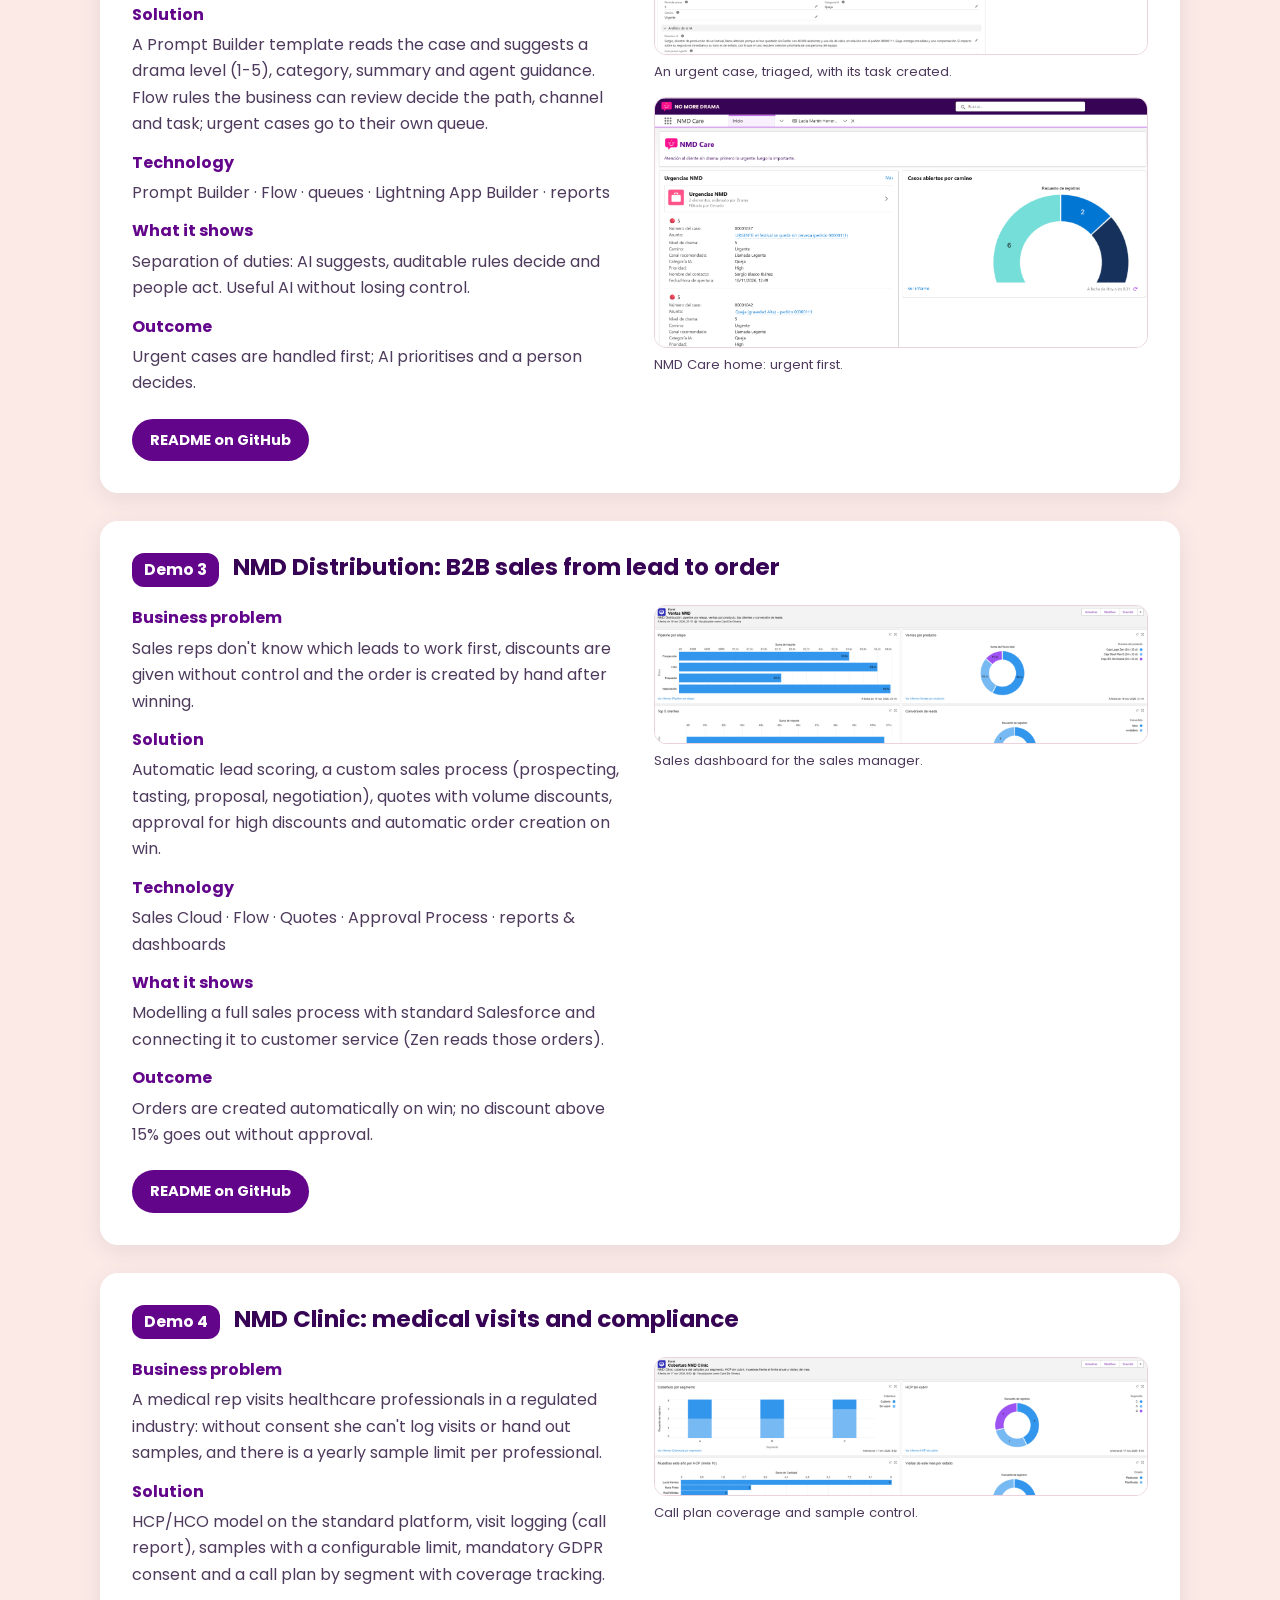
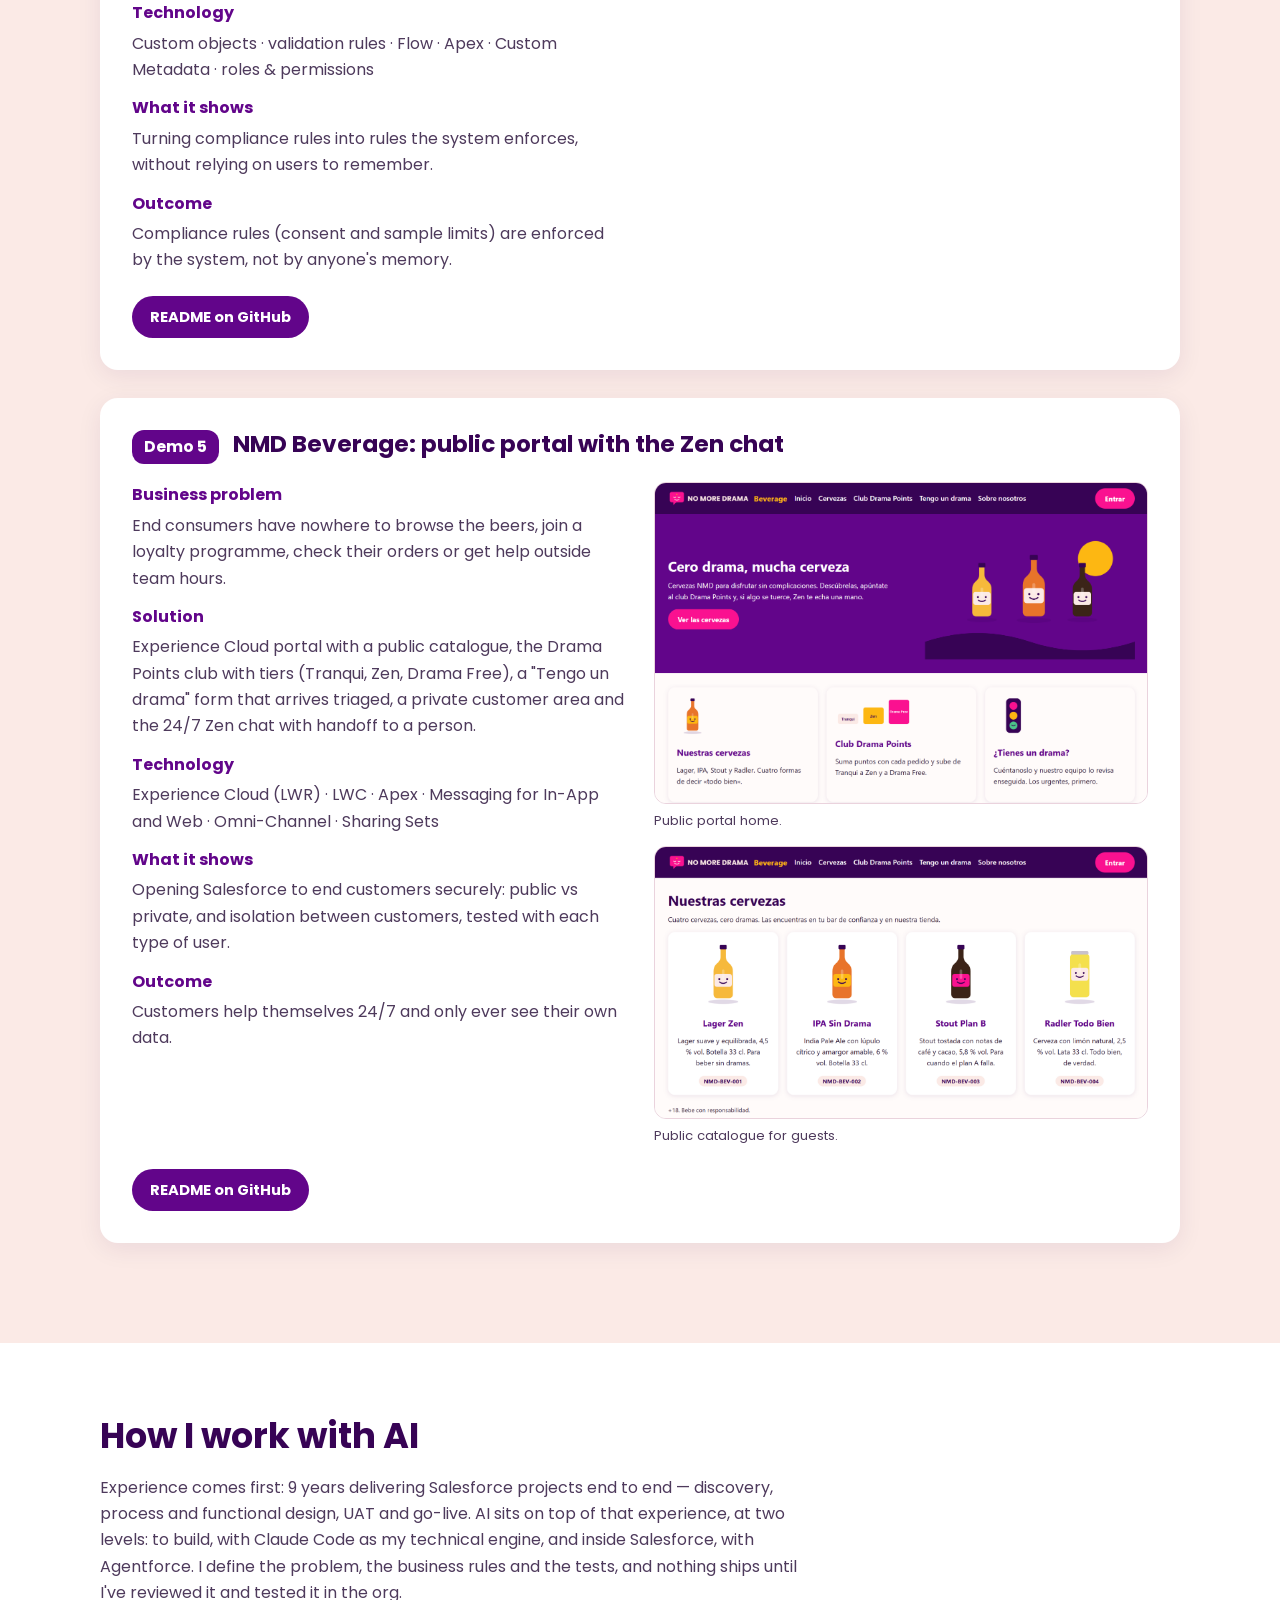
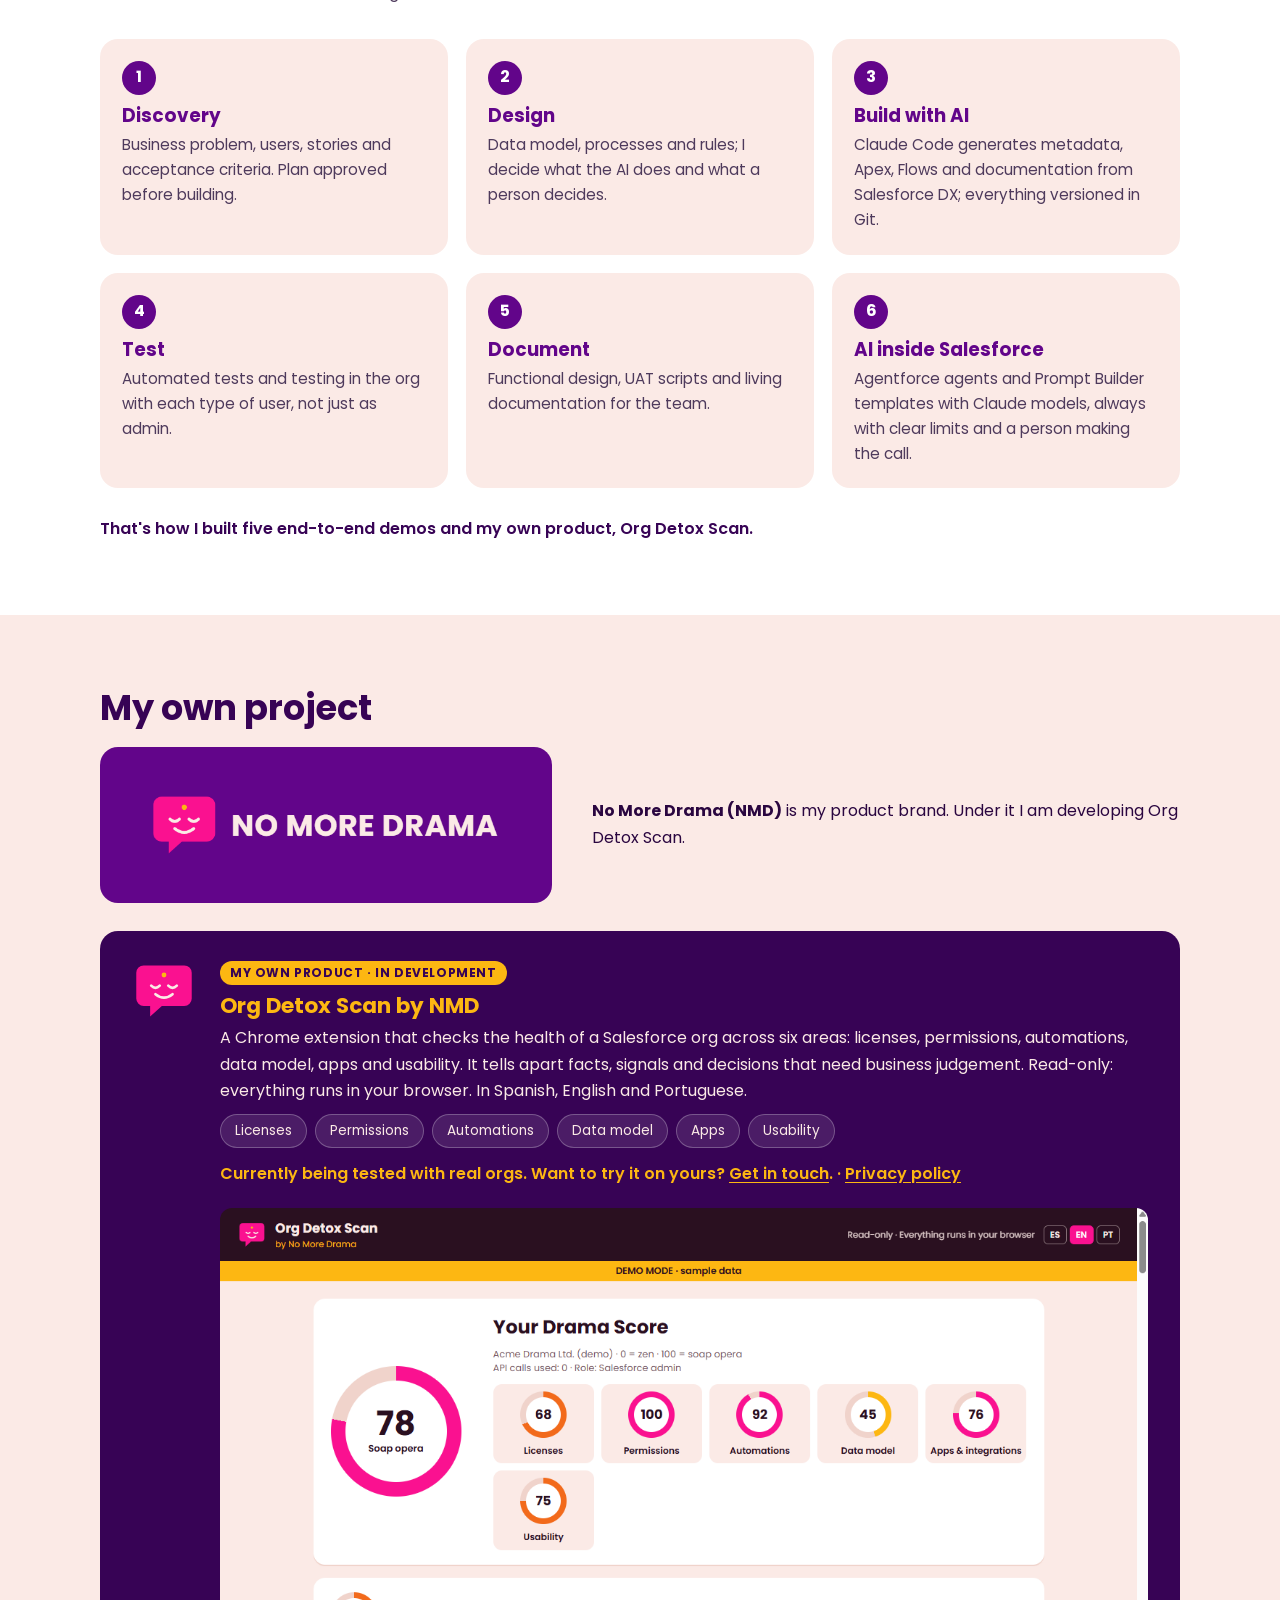
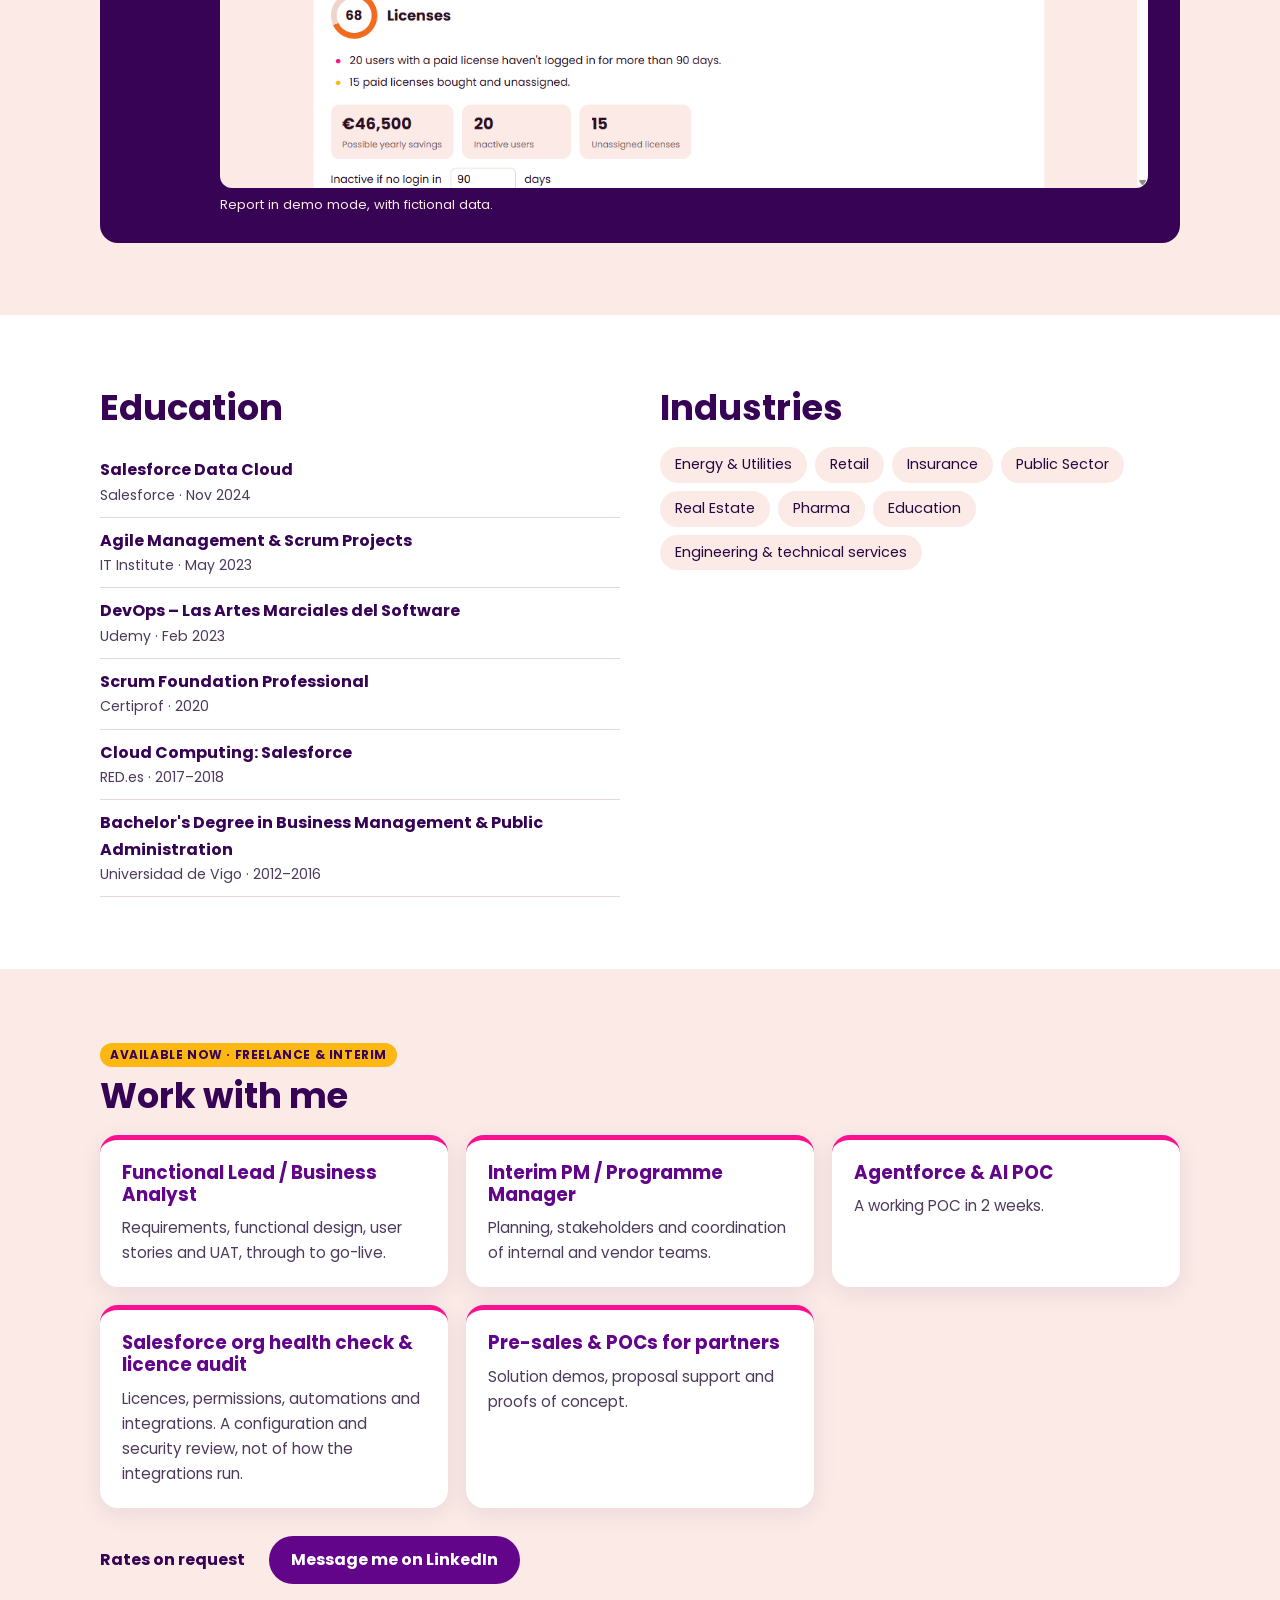
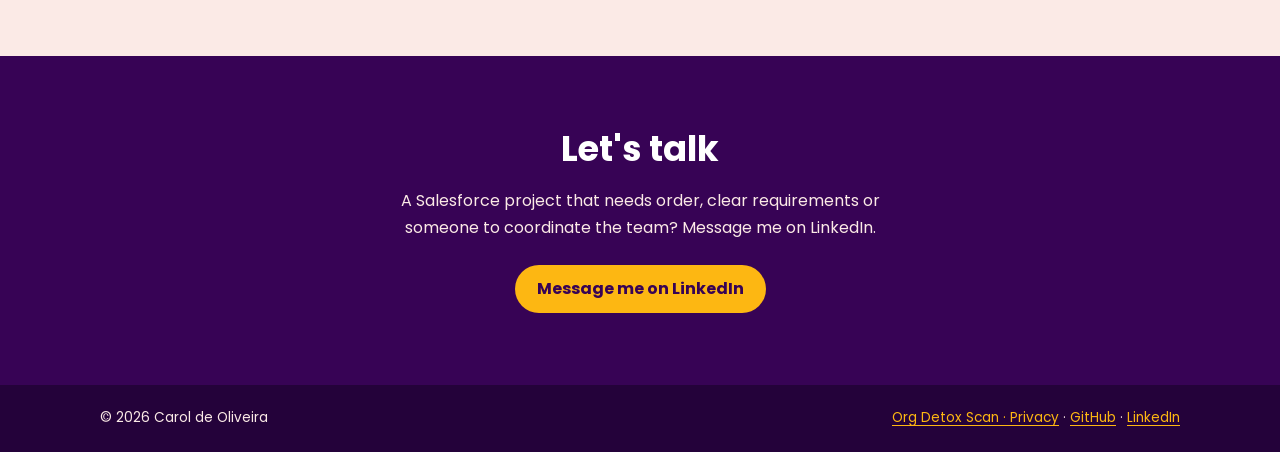
==== commit 72a35f14: "Update experience, add Work with me section, LinkedIn links and CVs Co-Authored-By: Claude Opus 5.5 " ====
--- a/index.html
+++ b/index.html
@@ -4,14 +4,14 @@
 <meta charset="utf-8">
 <meta name="viewport" content="width=device-width, initial-scale=1">
 <title>Carol de Oliveira · Salesforce Functional Lead</title>
-<meta name="description" content="Carol de Oliveira, Salesforce Functional Lead · Business Analyst &amp; Product Owner. 9 years with Salesforce, 8 certifications. I design as a BA/PO and build with AI: five end-to-end demos and my own product, made with Claude Code, Agentforce and Prompt Builder.">
+<meta name="description" content="Carol de Oliveira, Salesforce Functional Lead · Business Analyst &amp; Product Owner. 9 years with Salesforce, 7 certifications + 1 accreditation. I design as a BA/PO and build with AI: five end-to-end demos and my own product, made with Claude Code, Agentforce and Prompt Builder.">
 <meta property="og:title" content="Carol de Oliveira · Salesforce Functional Lead · BA &amp; Product Owner">
 <meta property="og:description" content="Salesforce solutions designed as a BA/PO and built with AI (Claude Code, Agentforce, Prompt Builder): experience, certifications, five end-to-end demos and my own product.">
 <meta property="og:image" content="https://carolcdop-byte.github.io/assets/img/og-carol.png">
 <meta name="theme-color" content="#370355">
 <link rel="icon" href="assets/img/favicon-co.svg" type="image/svg+xml">
 <link rel="preload" href="assets/fonts/Poppins-Regular.ttf" as="font" type="font/ttf" crossorigin>
-<link rel="stylesheet" href="assets/css/styles.css">
+<link rel="stylesheet" href="assets/css/styles.css?v=3">
 </head>
 <body>
 <a class="saltar" href="#contenido"><span lang="es">Saltar al contenido</span><span lang="en">Skip to content</span></a>
@@ -28,9 +28,11 @@
         <li><a href="#ia"><span lang="es">Cómo trabajo con IA</span><span lang="en">How I work with AI</span></a></li>
         <li><a href="#proyecto"><span lang="es">Proyecto propio</span><span lang="en">My own project</span></a></li>
         <li><a href="#formacion"><span lang="es">Formación</span><span lang="en">Education</span></a></li>
+        <li><a href="#work-with-me"><span lang="es">Trabaja conmigo</span><span lang="en">Work with me</span></a></li>
         <li><a href="#contacto"><span lang="es">Contacto</span><span lang="en">Contact</span></a></li>
       </ul>
     </nav>
+    <a class="icono-linkedin" data-linkedin href="https://www.linkedin.com/in/carol-o-/" rel="noopener" aria-label="LinkedIn"><svg viewBox="0 0 24 24" width="22" height="22" aria-hidden="true"><path fill="currentColor" d="M20.4 3H3.6A.6.6 0 0 0 3 3.6v16.8a.6.6 0 0 0 .6.6h16.8a.6.6 0 0 0 .6-.6V3.6a.6.6 0 0 0-.6-.6ZM8.4 18.3H5.7V9.7h2.7v8.6ZM7.1 8.5a1.6 1.6 0 1 1 0-3.1 1.6 1.6 0 0 1 0 3.1Zm11.2 9.8h-2.7v-4.2c0-1 0-2.3-1.4-2.3s-1.6 1.1-1.6 2.2v4.3H9.9V9.7h2.6v1.2c.4-.7 1.2-1.4 2.5-1.4 2.7 0 3.2 1.8 3.2 4.1v4.7Z"/></svg></a>
     <button class="boton-idioma" id="idioma" aria-label="Cambiar a español">ES</button>
   </div>
 </header>
@@ -49,13 +51,13 @@
         <a class="boton boton-amarillo" href="#demos"><span lang="es">Ver las demos</span><span lang="en">See the demos</span></a>
         <a class="boton boton-borde" lang="es" href="assets/cv/Carol-de-Oliveira-CV-ES.pdf" download>Descargar CV</a>
         <a class="boton boton-borde" lang="en" href="assets/cv/Carol-de-Oliveira-CV-EN.pdf" download>Download CV</a>
-        <a class="boton boton-borde" data-linkedin href="#" rel="noopener" hidden>LinkedIn</a>
+        <a class="boton boton-borde" data-linkedin href="https://www.linkedin.com/in/carol-o-/" rel="noopener">LinkedIn</a>
       </div>
     </div>
     <div class="cifras">
       <div class="cifra"><strong>9</strong><span lang="es">años con Salesforce (desde octubre de 2017)</span><span lang="en">years with Salesforce (since October 2017)</span></div>
-      <div class="cifra"><strong>8</strong><span lang="es">certificaciones</span><span lang="en">certifications</span></div>
-      <div class="cifra"><strong>5</strong><span lang="es">casos de uso en proyectos ficticios</span><span lang="en">use cases in fictional projects</span></div>
+      <div class="cifra"><strong>7</strong><span lang="es">certificaciones + 1 acreditación</span><span lang="en">certifications + 1 accreditation</span></div>
+      <div class="cifra"><strong>5</strong><span lang="es">demos de proyectos ficticios, gratis en esta página</span><span lang="en">demos on fictional projects — free to explore here</span></div>
       <div class="cifra"><strong>6+</strong><span lang="es">sectores distintos</span><span lang="en">different industries</span></div>
     </div>
   </div>
@@ -67,16 +69,28 @@
     <h2><span lang="es">Experiencia</span><span lang="en">Experience</span></h2>
     <ol class="linea">
       <li>
-        <span class="fecha"><span lang="es">Feb 2023 – actualidad</span><span lang="en">Feb 2023 – Present</span></span>
+        <span class="fecha"><span lang="es">Oct 2026 – actualidad</span><span lang="en">Oct 2026 – Present</span></span>
+        <h3><span lang="es">Consultora Salesforce independiente</span><span lang="en">Independent Salesforce Consultant</span></h3>
+        <p class="puesto"><span lang="es">Rollout · Roadmap · Mantenimiento</span><span lang="en">Rollout · Roadmap · BAU</span></p>
+        <ul class="tareas">
+          <li><span lang="es">Lidero el despliegue nacional de Salesforce para un grupo de formación profesional centrado en formación subvencionada por la administración pública: alto volumen de alumnos y cursos, con control estricto de elegibilidad y documentación.</span><span lang="en">I lead the nationwide Salesforce rollout for a vocational training group focused on publicly funded courses: high volumes of students and courses, with strict eligibility and documentation control.</span></li>
+          <li><span lang="es">Escalo el CRM por configuración, sin código a medida: cada nueva región se incorpora parametrizando metadatos, datos maestros y Flows sobre una arquitectura común.</span><span lang="en">I scale the CRM through configuration, not custom code: each new region is onboarded by parameterising metadata, master data and Flows on a shared architecture.</span></li>
+          <li><span lang="es">Planifico los despliegues por fases regionales y el roadmap, equilibrando los rollouts con el día a día a medida que se incorporan más de 160 comerciales y supervisores.</span><span lang="en">I plan phased regional go-lives and the roadmap, balancing rollouts with BAU as 160+ sales reps and supervisors come on board.</span></li>
+          <li><span lang="es">Gestiono el backlog en Jira (una épica por despliegue y otra continua de mantenimiento) y llevo el soporte diario y los pequeños evolutivos.</span><span lang="en">I manage the Jira backlog (one epic per rollout plus an ongoing BAU epic) and handle day-to-day support and small enhancements.</span></li>
+          <li><span lang="es">Coordino con el equipo de negocio del cliente la validación de documentación y datos maestros, y resuelvo incidencias de configuración sin retrasar las entregas.</span><span lang="en">I work with the client's business team to validate documentation and master data, fixing configuration issues without delaying go-lives.</span></li>
+        </ul>
+      </li>
+      <li>
+        <span class="fecha"><span lang="es">Feb 2023 – sep 2026</span><span lang="en">Feb 2023 – Sep 2026</span></span>
         <h3>Indra</h3>
         <p class="puesto">Salesforce Project Manager | Business Analyst</p>
         <ul class="tareas">
-          <li><span lang="es">Lidero la toma de requisitos y el diseño de la solución Salesforce de principio a fin (Field Service y Service Cloud), incluida la integración con SAP/ERP.</span><span lang="en">I lead requirements gathering and end-to-end solution design in Salesforce (Field Service and Service Cloud), including the integration with SAP/ERP.</span></li>
-          <li><span lang="es">Hago de puente entre negocio, cliente y equipo técnico, coordinando un equipo multidisciplinar hasta la entrega.</span><span lang="en">I bridge business, client and the technical team, coordinating a multidisciplinary team through delivery.</span></li>
-          <li><span lang="es">Defino KPIs y construyo informes y paneles para que el negocio siga la operación y decida con datos.</span><span lang="en">I define KPIs and build reports and dashboards so the business can track operations and make decisions with data.</span></li>
-          <li><span lang="es">Hands-on: configuro Flows, formatos de página y permisos, preparo datos de prueba y ejecuto la UAT antes de cada entrega.</span><span lang="en">Hands-on: I configure Flows, page layouts and permissions, prepare test data and run UAT before every release.</span></li>
-          <li><span lang="es">Participo en ofertas y pruebas de concepto (POCs) para nuevas oportunidades.</span><span lang="en">I take part in proposals and proofs of concept (POCs) for new opportunities.</span></li>
-          <li><span lang="es">Redacto el diseño funcional, historias de usuario, casos de prueba y documentación técnica.</span><span lang="en">I write the functional design, user stories, test cases and technical documentation.</span></li>
+          <li><span lang="es">Lideré la toma de requisitos y la solución de principio a fin de Salesforce Field Service y Service Cloud, integrados con SAP/ERP, para una empresa de ingeniería y servicios técnicos.</span><span lang="en">I led requirements and the end-to-end solution for Salesforce Field Service and Service Cloud, integrated with SAP/ERP, for an engineering and technical services company.</span></li>
+          <li><span lang="es">Coordiné un equipo multidisciplinar hasta la entrega, como enlace entre negocio y equipo técnico.</span><span lang="en">I coordinated a multidisciplinary team through delivery, bridging business and the technical team.</span></li>
+          <li><span lang="es">Definí KPIs y construí informes y paneles para que el negocio siguiera la operación y decidiera con datos.</span><span lang="en">I defined KPIs and built reports and dashboards so the business could track operations and make decisions with data.</span></li>
+          <li><span lang="es">Hands-on: configuré Flows, formatos de página y permisos, preparé datos de prueba y ejecuté la UAT antes de cada entrega.</span><span lang="en">Hands-on: I configured Flows, page layouts and permissions, prepared test data and ran UAT before every release.</span></li>
+          <li><span lang="es">Participé en ofertas y pruebas de concepto (POCs) para nuevas oportunidades.</span><span lang="en">I took part in proposals and proofs of concept (POCs) for new opportunities.</span></li>
+          <li><span lang="es">Redacté historias de usuario, casos de prueba y documentación técnica.</span><span lang="en">I wrote user stories, test cases and technical documentation.</span></li>
         </ul>
       </li>
       <li>
@@ -164,7 +178,7 @@
       <li>Marketing Cloud Email Specialist</li>
       <li>Agentforce Specialist</li>
       <li>Data Cloud Consultant</li>
-      <li>Public Sector Solutions</li>
+      <li>Salesforce Accredited Agentforce 360 for Public Sector Professional</li>
       <li>PSM I (Professional Scrum Master)</li>
       <li>DevOps Foundation</li>
     </ul>
@@ -375,8 +389,8 @@
 <section class="seccion-blanca" id="ia">
   <div class="contenedor">
     <h2><span lang="es">Cómo trabajo con IA</span><span lang="en">How I work with AI</span></h2>
-    <p class="intro" lang="es">Uso la IA en dos niveles: para construir, con Claude Code como motor técnico, y dentro de Salesforce. Yo defino el problema, las reglas y las pruebas, y nada se da por bueno sin revisarlo y probarlo en la org.</p>
-    <p class="intro" lang="en">I use AI at two levels: to build, with Claude Code as my technical engine, and inside Salesforce. I define the problem, the rules and the tests, and nothing ships until I've reviewed it and tested it in the org.</p>
+    <p class="intro" lang="es">Primero, la experiencia: 9 años llevando proyectos Salesforce de principio a fin — descubrimiento, diseño de procesos y funcional, UAT y puesta en producción. La IA va encima de esa experiencia, en dos niveles: para construir, con Claude Code como motor técnico, y dentro de Salesforce, con Agentforce. Yo defino el problema, las reglas de negocio y las pruebas, y nada sale sin que lo haya revisado y probado en la org.</p>
+    <p class="intro" lang="en">Experience comes first: 9 years delivering Salesforce projects end to end — discovery, process and functional design, UAT and go-live. AI sits on top of that experience, at two levels: to build, with Claude Code as my technical engine, and inside Salesforce, with Agentforce. I define the problem, the business rules and the tests, and nothing ships until I've reviewed it and tested it in the org.</p>
     <ol class="pasos">
       <li><h3>Discovery</h3><p lang="es">Problema de negocio, usuarios, historias y criterios de aceptación. Plan aprobado antes de construir.</p><p lang="en">Business problem, users, stories and acceptance criteria. Plan approved before building.</p></li>
       <li><h3><span lang="es">Diseño</span><span lang="en">Design</span></h3><p lang="es">Modelo de datos, procesos y reglas; decido qué hace la IA y qué decide una persona.</p><p lang="en">Data model, processes and rules; I decide what the AI does and what a person decides.</p></li>
@@ -451,8 +465,25 @@
         <li><span lang="es">Inmobiliario</span><span lang="en">Real Estate</span></li>
         <li><span lang="es">Farma</span><span lang="en">Pharma</span></li>
         <li><span lang="es">Educación</span><span lang="en">Education</span></li>
+        <li><span lang="es">Ingeniería y servicios técnicos</span><span lang="en">Engineering &amp; technical services</span></li>
       </ul>
     </div>
+  </div>
+</section>
+
+<!-- TRABAJA CONMIGO -->
+<section id="work-with-me">
+  <div class="contenedor">
+    <span class="insignia"><span lang="es">Disponible ya · Freelance e interim</span><span lang="en">Available now · Freelance &amp; interim</span></span>
+    <h2><span lang="es">Trabaja conmigo</span><span lang="en">Work with me</span></h2>
+    <ul class="servicios">
+      <li><h3>Functional Lead / Business Analyst</h3><p lang="es">Requisitos, diseño funcional, historias de usuario y UAT, hasta la puesta en producción.</p><p lang="en">Requirements, functional design, user stories and UAT, through to go-live.</p></li>
+      <li><h3><span lang="es">PM / Programme Manager interim</span><span lang="en">Interim PM / Programme Manager</span></h3><p lang="es">Planificación, stakeholders y coordinación de equipos internos y de proveedor.</p><p lang="en">Planning, stakeholders and coordination of internal and vendor teams.</p></li>
+      <li><h3><span lang="es">POC de Agentforce e IA</span><span lang="en">Agentforce &amp; AI POC</span></h3><p lang="es">Una POC funcionando en 2 semanas.</p><p lang="en">A working POC in 2 weeks.</p></li>
+      <li><h3><span lang="es">Health check de org Salesforce y auditoría de licencias</span><span lang="en">Salesforce org health check &amp; licence audit</span></h3><p lang="es">Licencias, permisos, automatizaciones e integraciones. Revisión de configuración y seguridad, no de la ejecución de las integraciones.</p><p lang="en">Licences, permissions, automations and integrations. A configuration and security review, not of how the integrations run.</p></li>
+      <li><h3><span lang="es">Preventa y POCs para partners</span><span lang="en">Pre-sales &amp; POCs for partners</span></h3><p lang="es">Demos de la solución, apoyo en propuestas y pruebas de concepto.</p><p lang="en">Solution demos, proposal support and proofs of concept.</p></li>
+    </ul>
+    <div class="servicios-pie"><strong class="tarifas"><span lang="es">Tarifas bajo consulta</span><span lang="en">Rates on request</span></strong><a class="boton boton-morado" data-linkedin href="https://www.linkedin.com/in/carol-o-/" rel="noopener"><span lang="es">Escríbeme en LinkedIn</span><span lang="en">Message me on LinkedIn</span></a></div>
   </div>
 </section>
 
@@ -462,8 +493,7 @@
     <h2><span lang="es">Hablemos</span><span lang="en">Let's talk</span></h2>
     <p lang="es">¿Un proyecto Salesforce que necesita orden, requisitos claros o alguien que coordine el equipo? Escríbeme por LinkedIn.</p>
     <p lang="en">A Salesforce project that needs order, clear requirements or someone to coordinate the team? Message me on LinkedIn.</p>
-    <a class="boton boton-amarillo" data-linkedin href="#" rel="noopener" hidden><span lang="es">Escríbeme en LinkedIn</span><span lang="en">Message me on LinkedIn</span></a>
-    <p data-linkedin-pendiente><span lang="es">Enlace a LinkedIn próximamente.</span><span lang="en">LinkedIn link coming soon.</span></p>
+    <a class="boton boton-amarillo" data-linkedin href="https://www.linkedin.com/in/carol-o-/" rel="noopener"><span lang="es">Escríbeme en LinkedIn</span><span lang="en">Message me on LinkedIn</span></a>
   </div>
 </section>
 
@@ -472,11 +502,11 @@
 <footer class="pie">
   <div class="contenedor">
     <span>© 2026 Carol de Oliveira</span>
-    <span><a href="org-detox/privacy/">Org Detox Scan · <span lang="es">Privacidad</span><span lang="en">Privacy</span></a> · <a href="https://github.com/carolcdop-byte/nmd-salesforce-demos">GitHub</a></span>
+    <span><a href="org-detox/privacy/">Org Detox Scan · <span lang="es">Privacidad</span><span lang="en">Privacy</span></a> · <a href="https://github.com/carolcdop-byte/nmd-salesforce-demos">GitHub</a> · <a data-linkedin href="https://www.linkedin.com/in/carol-o-/" rel="noopener">LinkedIn</a></span>
   </div>
 </footer>
 
-<script src="assets/js/config.js"></script>
-<script src="assets/js/main.js"></script>
+<script src="assets/js/config.js?v=3"></script>
+<script src="assets/js/main.js?v=3"></script>
 </body>
 </html>
--- a/assets/css/styles.css
+++ b/assets/css/styles.css
@@ -1,4 +1,4 @@
-/* Carol de Oliveira · Portfolio — marca No More Drama */
+/* Carol de Oliveira · Web personal */
 @font-face { font-family: "Poppins"; src: url("../fonts/Poppins-Regular.ttf") format("truetype"); font-weight: 400; font-display: swap; }
 @font-face { font-family: "Poppins"; src: url("../fonts/Poppins-SemiBold.ttf") format("truetype"); font-weight: 600; font-display: swap; }
 @font-face { font-family: "Poppins"; src: url("../fonts/Poppins-Bold.ttf") format("truetype"); font-weight: 700; font-display: swap; }
@@ -234,3 +234,23 @@
 /* Competencias clave y cierre de la sección de IA */
 .franja { padding-top: 0; }
 .cierre { margin: 28px 0 0; font-weight: 600; color: var(--morado-oscuro); }
+
+/* Trabaja conmigo y LinkedIn en cabecera */
+.servicios { display: grid; grid-template-columns: repeat(auto-fit, minmax(290px, 1fr)); gap: 18px; list-style: none; padding: 0; margin: 0 0 28px; }
+.servicios li { background: var(--blanco); border-top: 5px solid var(--rosa); border-radius: var(--radio); box-shadow: var(--sombra); padding: 22px; }
+.servicios p { margin: 0; color: var(--texto-suave); font-size: .95rem; }
+.servicios-pie { display: flex; flex-wrap: wrap; align-items: center; gap: 12px 24px; }
+.tarifas { color: var(--morado-oscuro); }
+.boton-morado { background: var(--morado); color: var(--blanco); }
+.boton-morado:hover { background: var(--morado-oscuro); color: var(--blanco); }
+.icono-linkedin { color: var(--blanco); display: inline-grid; place-items: center; min-width: 32px; min-height: 32px; }
+.icono-linkedin:hover { color: var(--amarillo); }
+.cabecera .contenedor { gap: 10px; }
+.menu { gap: 11px; }
+.menu a { font-size: .8rem; white-space: nowrap; }
+@media (max-width: 1180px) {
+  .boton-menu { display: inline-block; }
+  .menu { display: none; position: absolute; top: 64px; left: 0; right: 0; flex-direction: column; gap: 0; background: var(--morado-oscuro); padding: 8px 20px 16px; }
+  .menu.abierto { display: flex; }
+  .menu a { display: block; padding: 10px 0; font-size: .92rem; border-bottom: 1px solid rgba(255,255,255,.12); }
+}
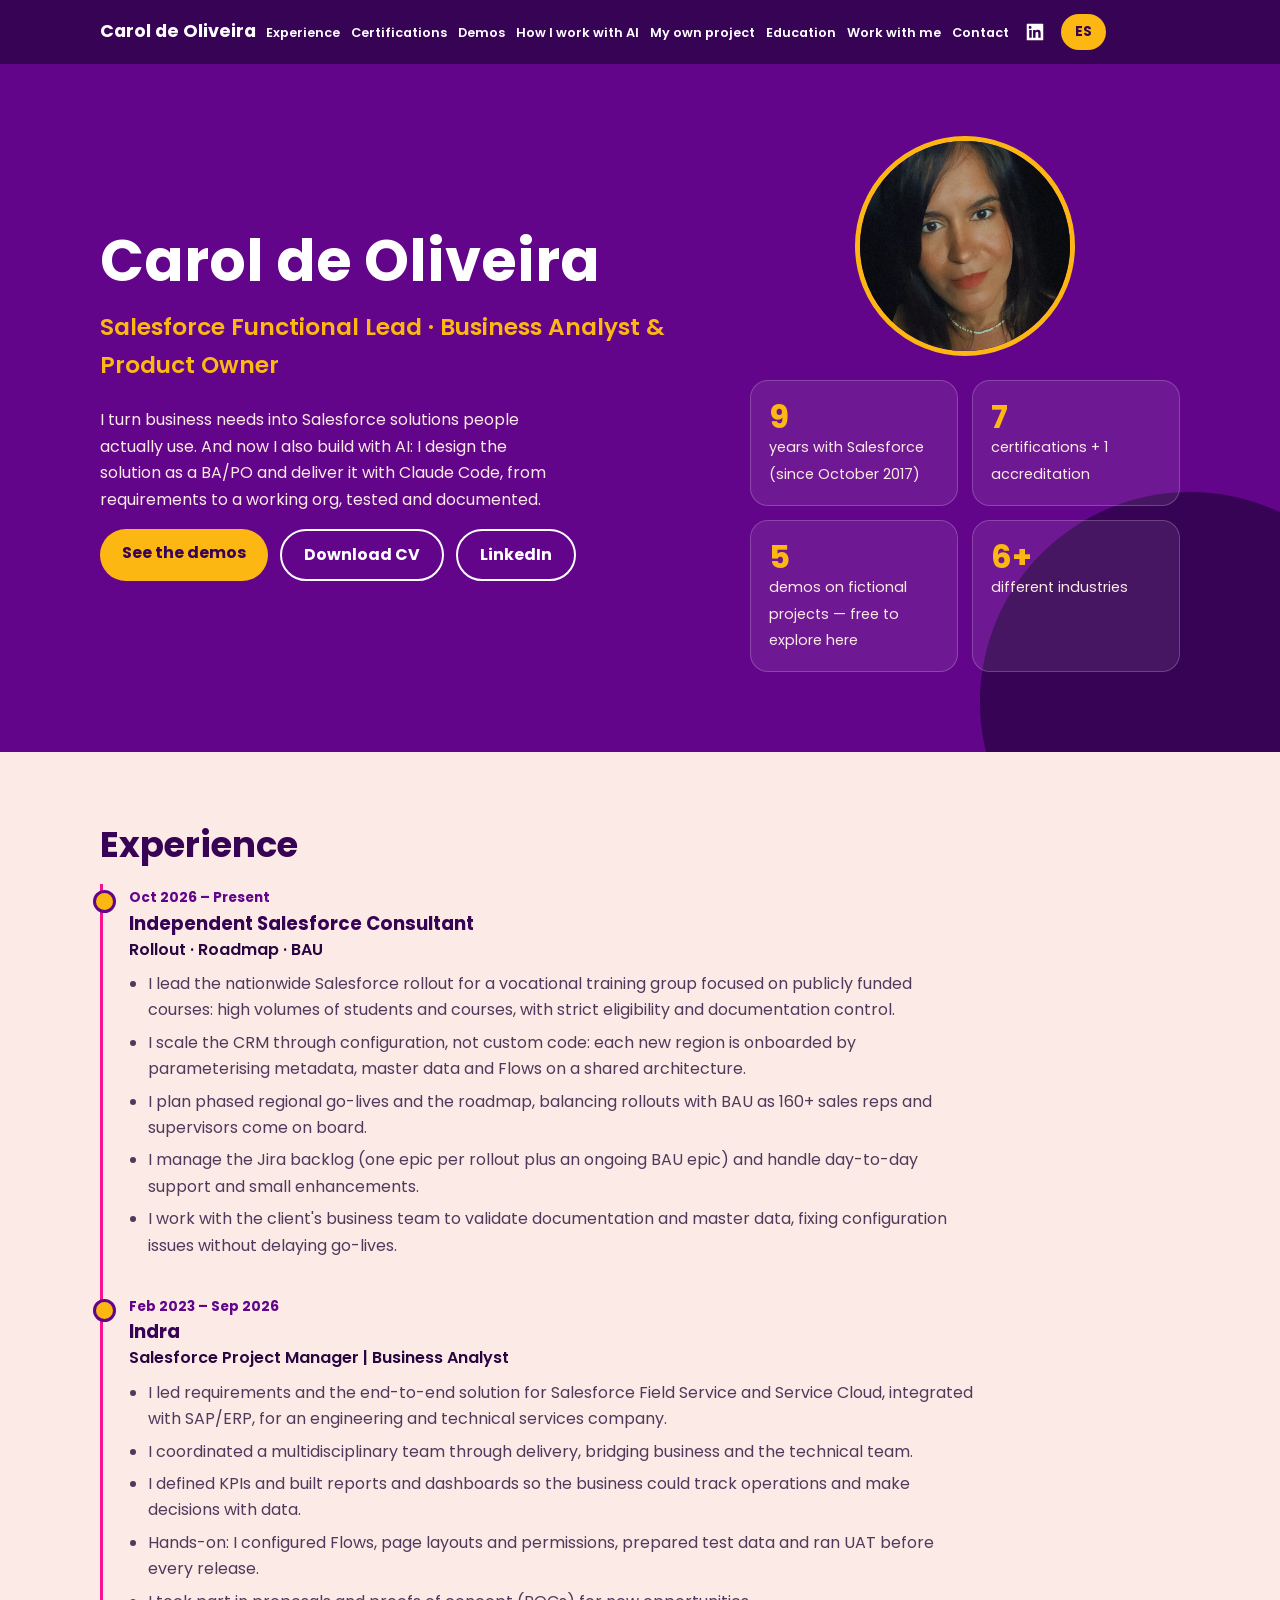
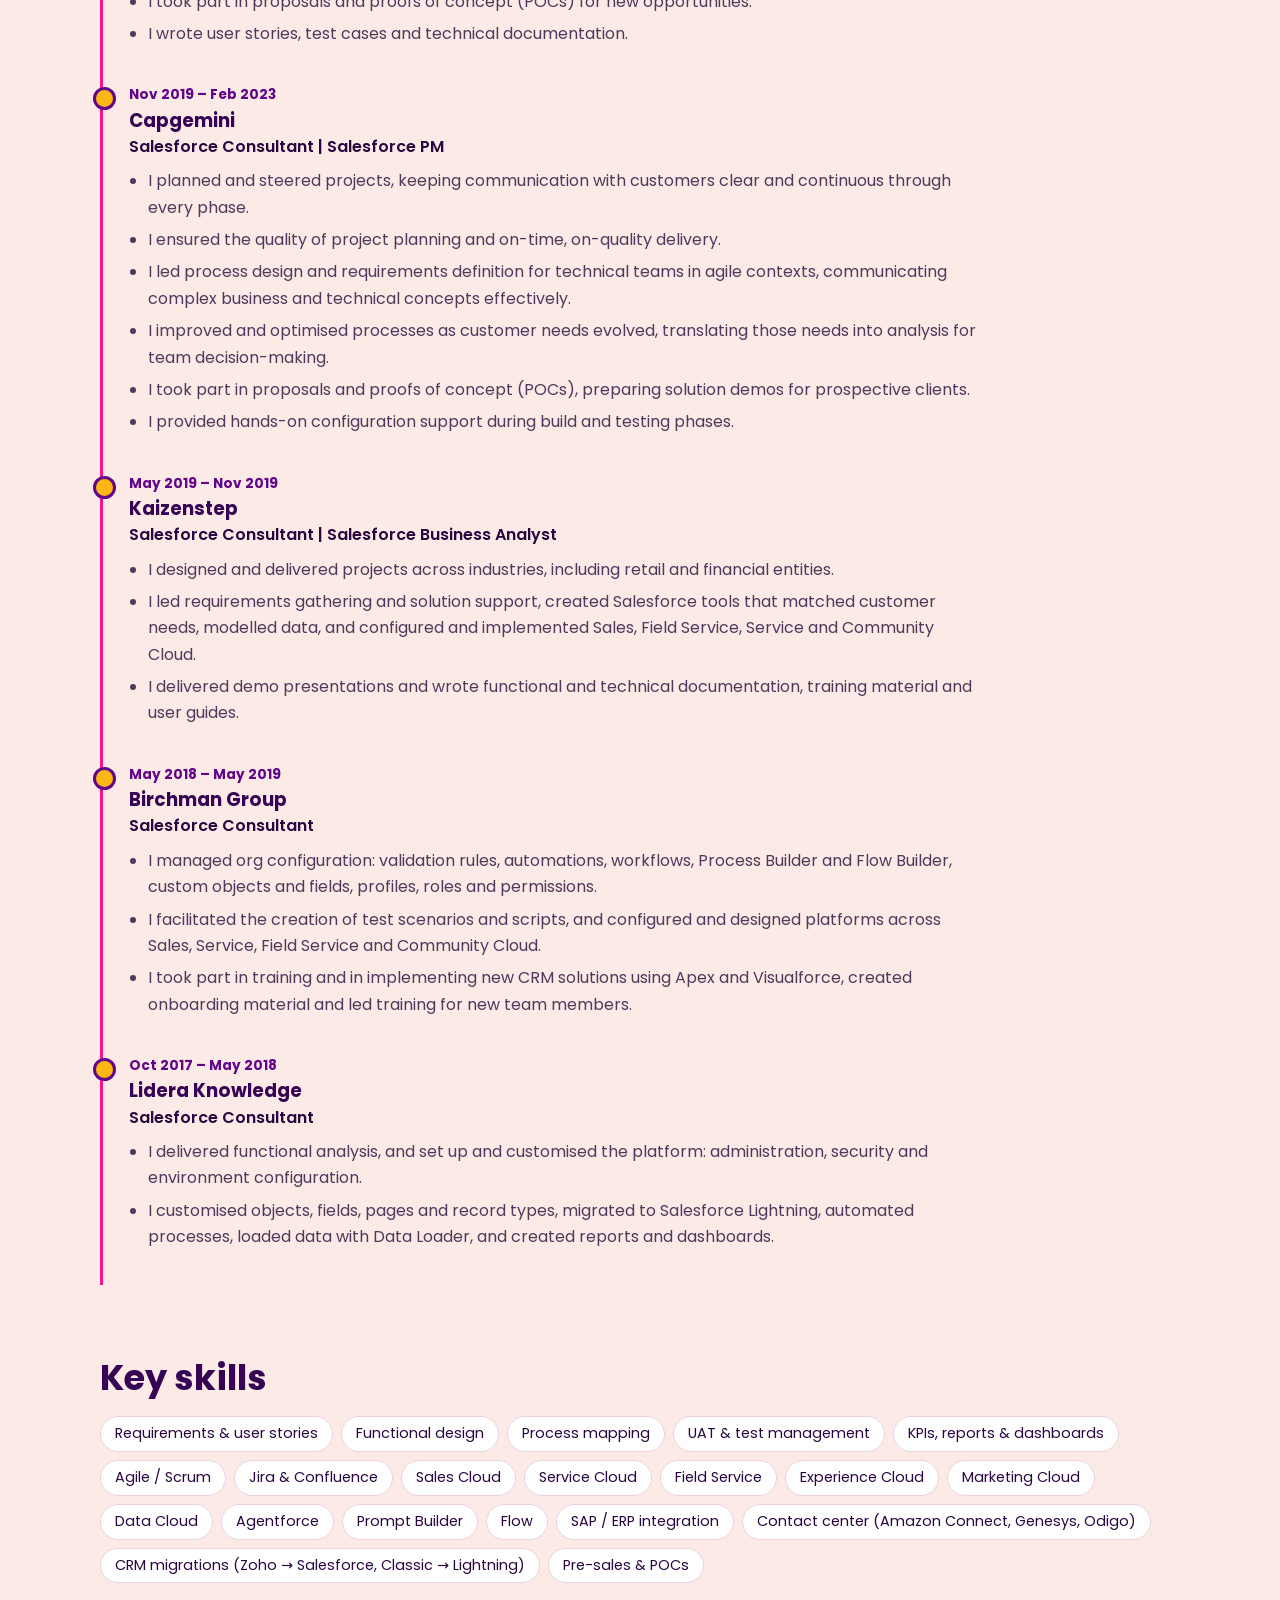
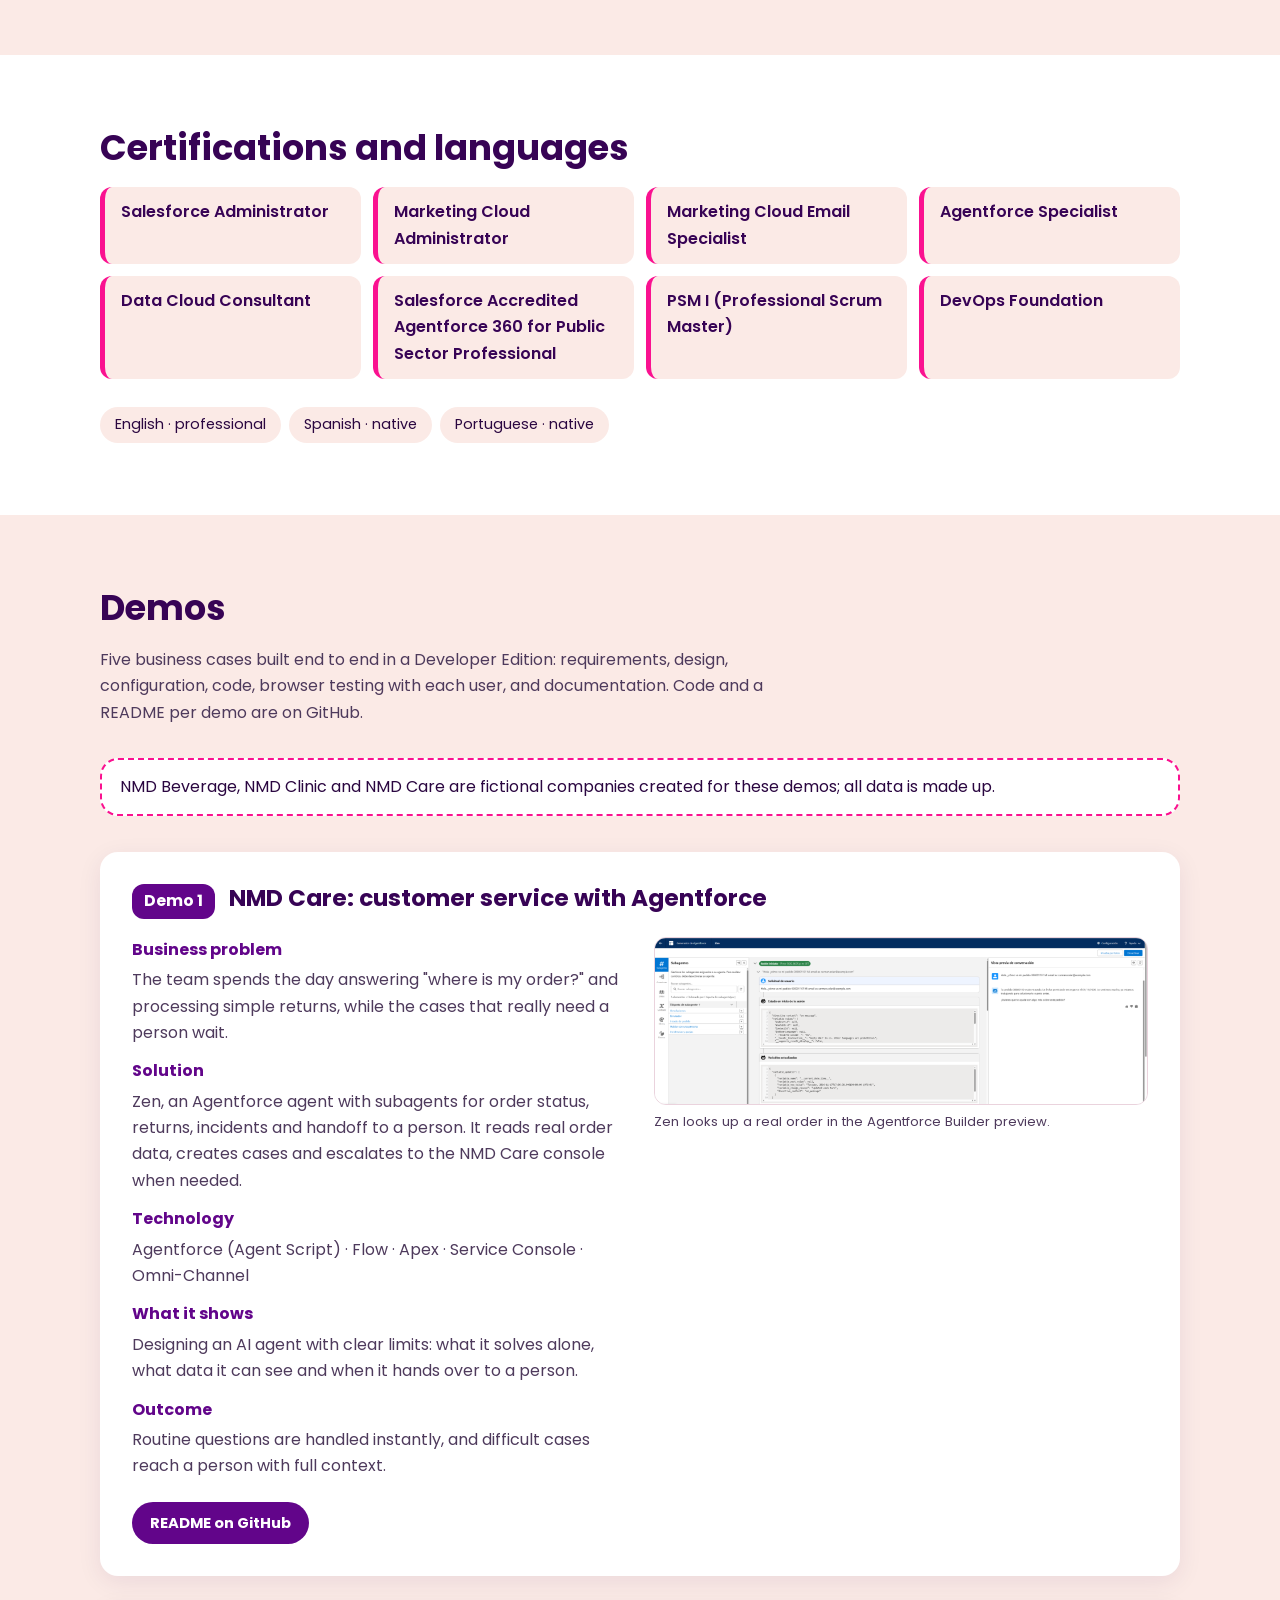
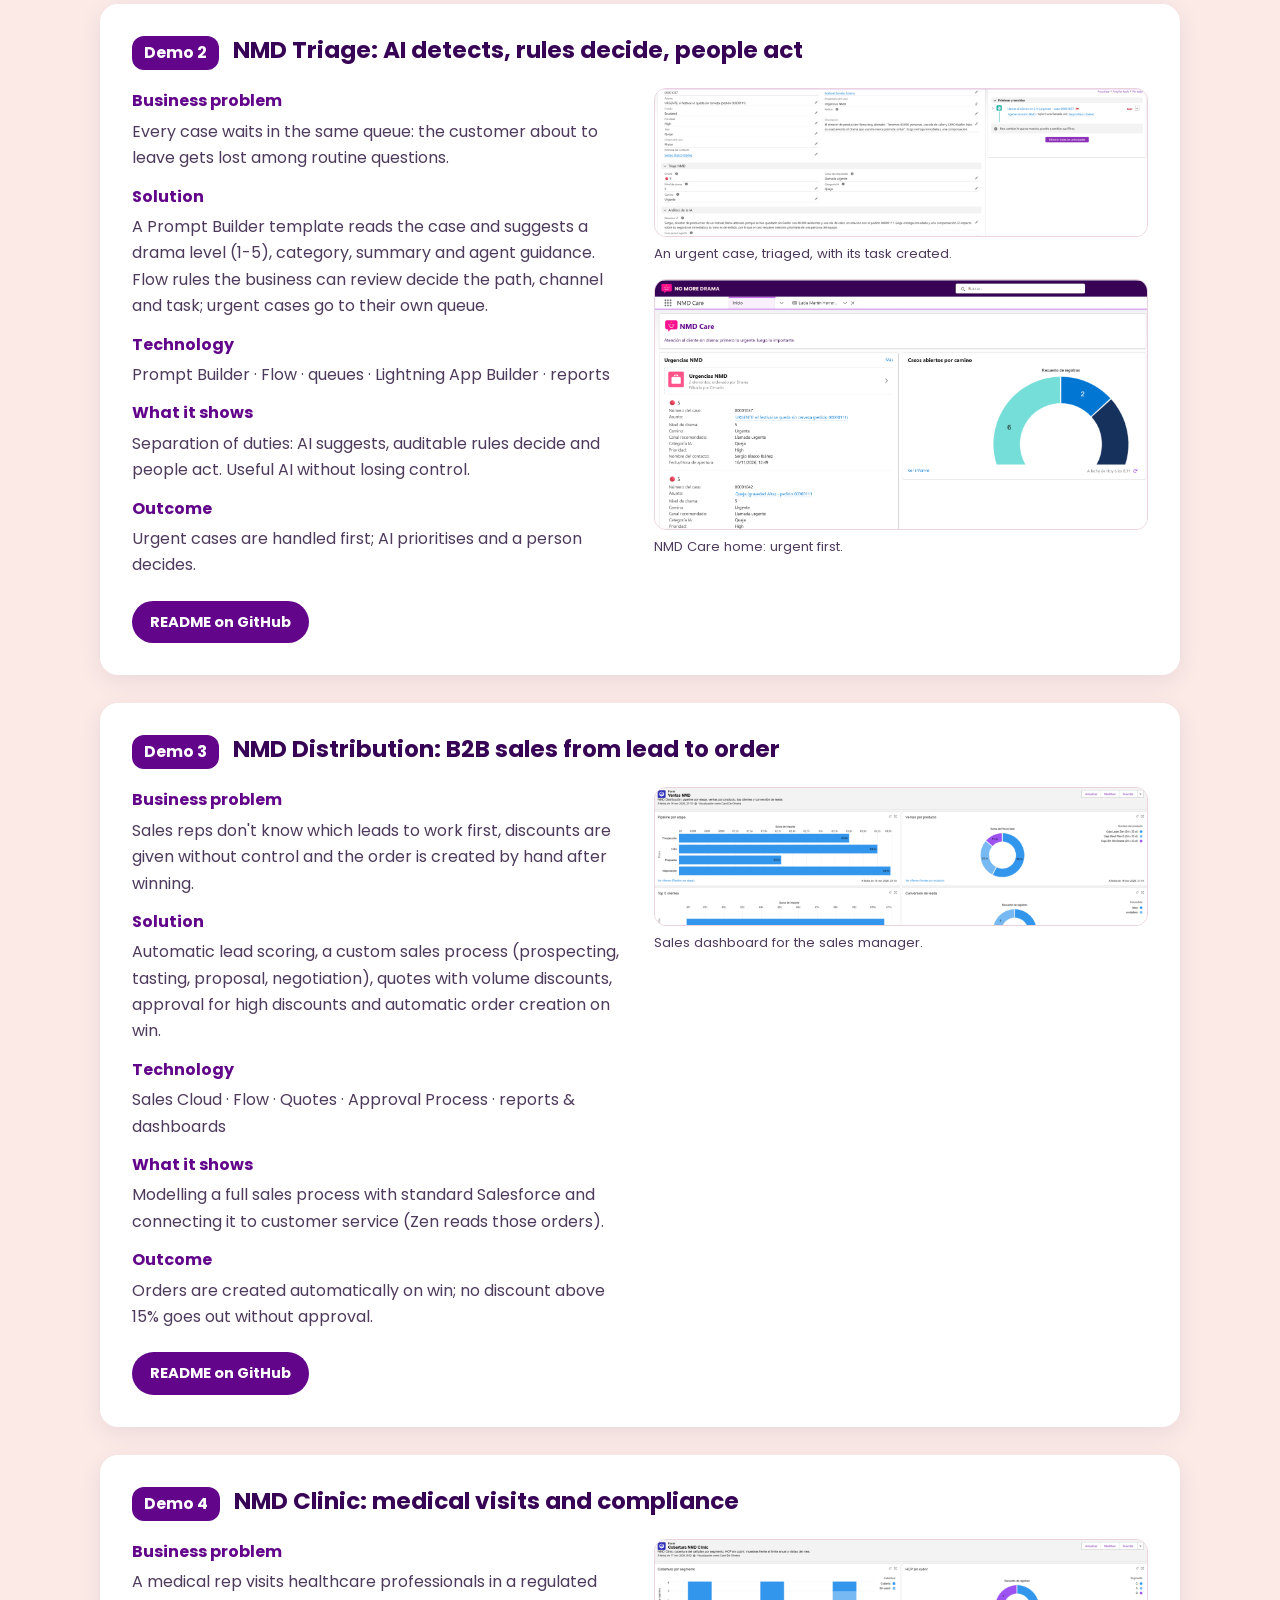
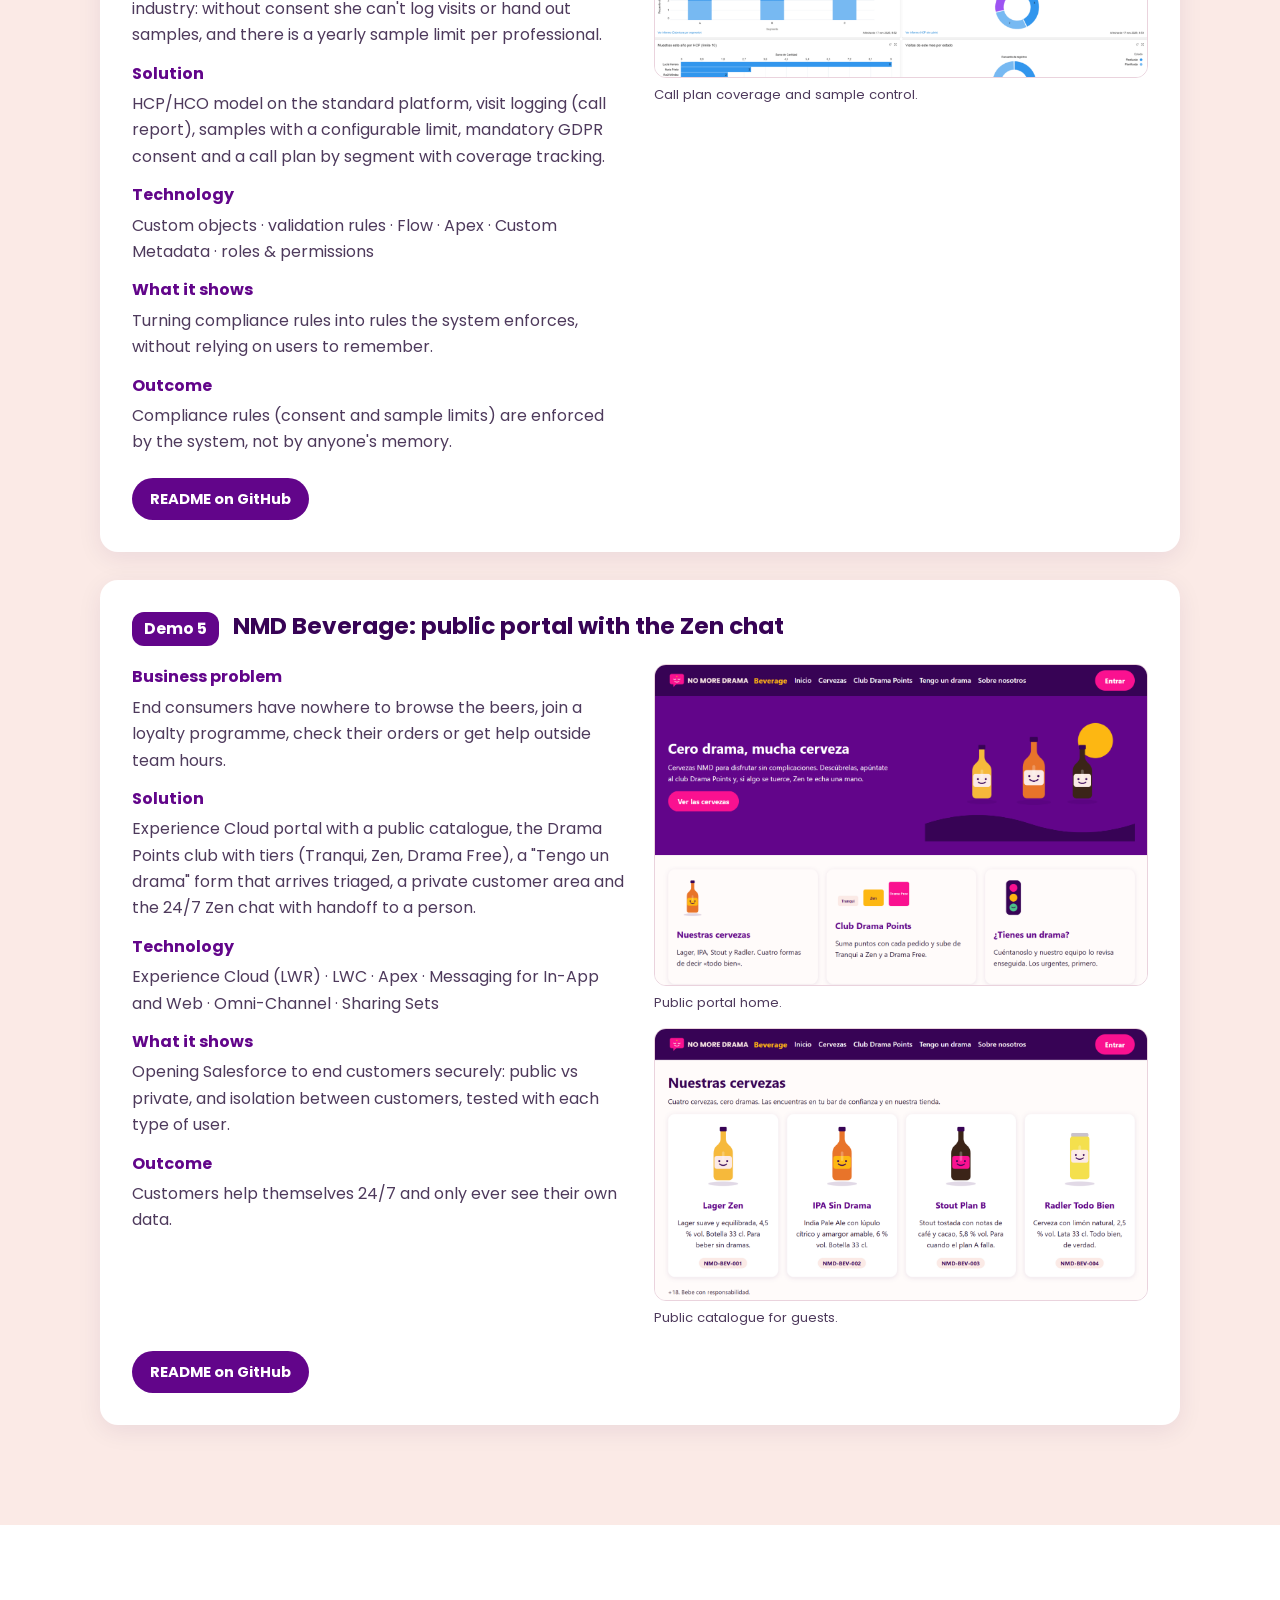
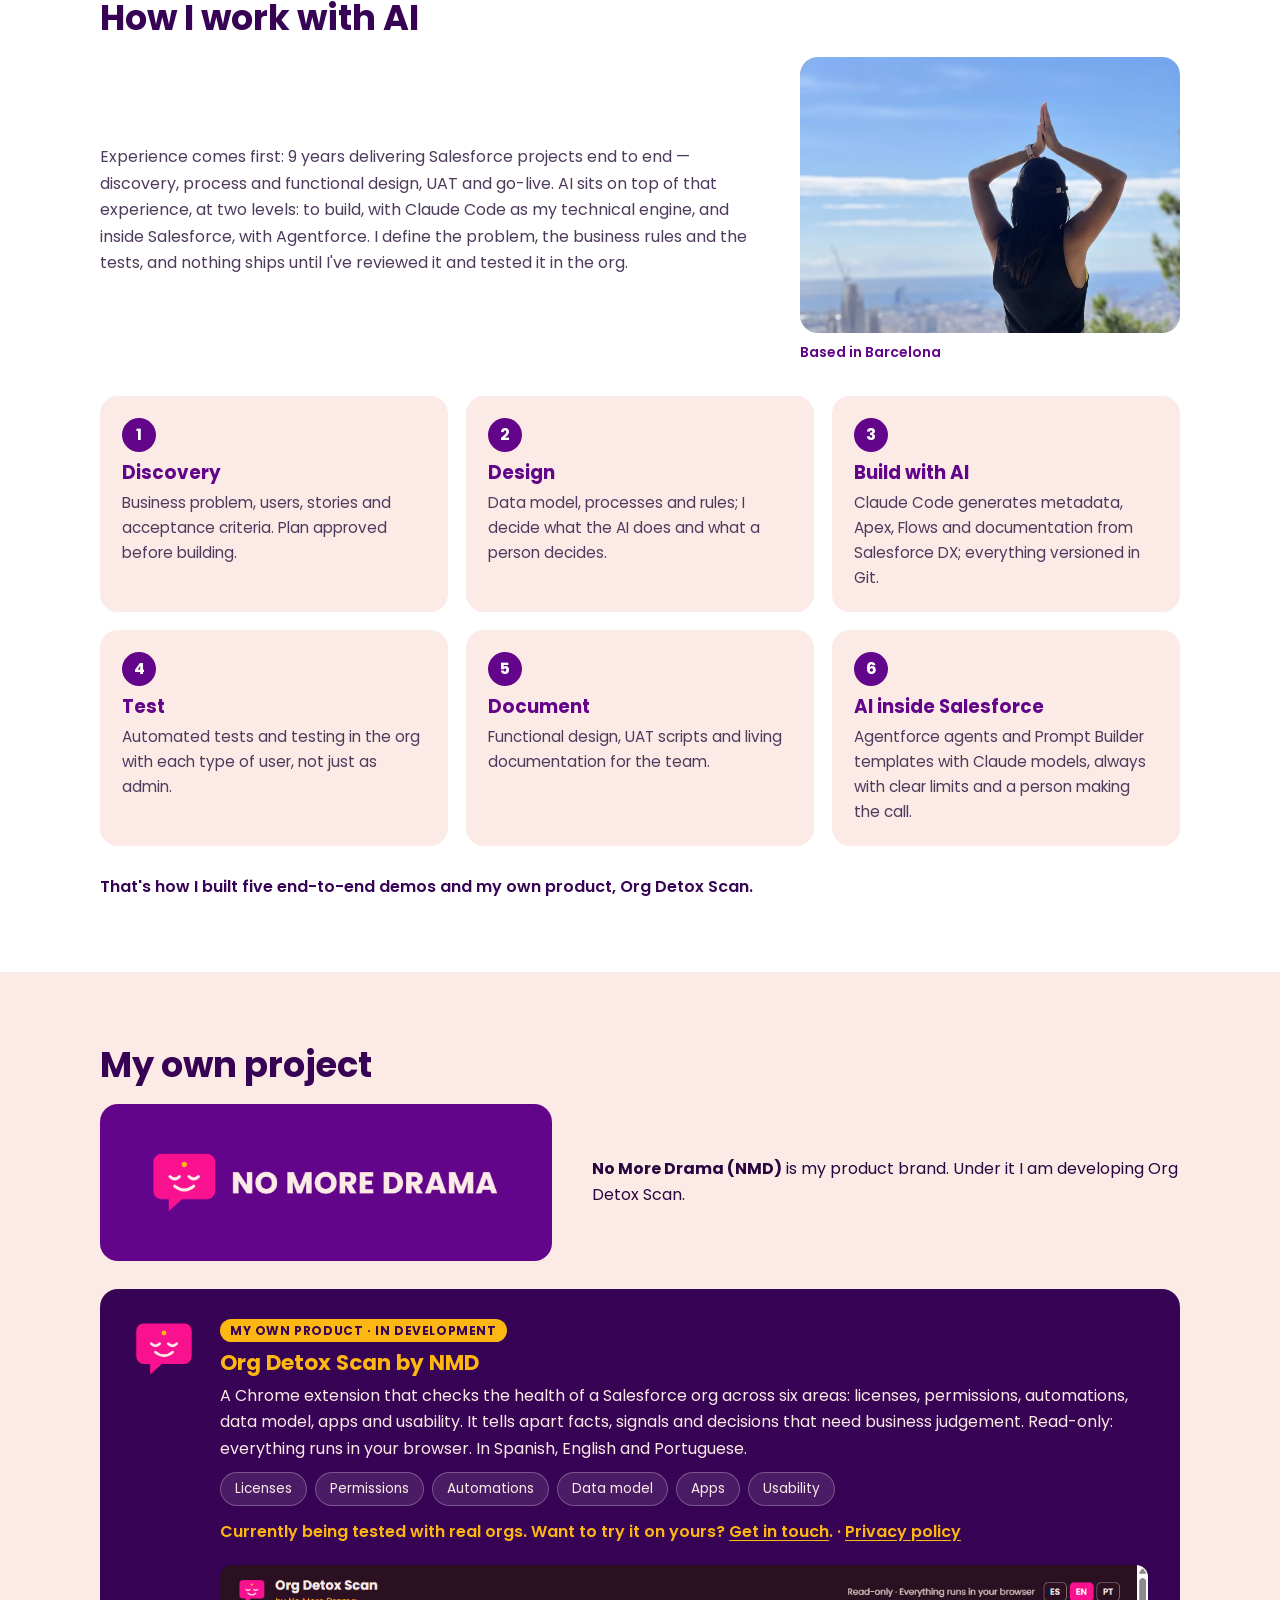
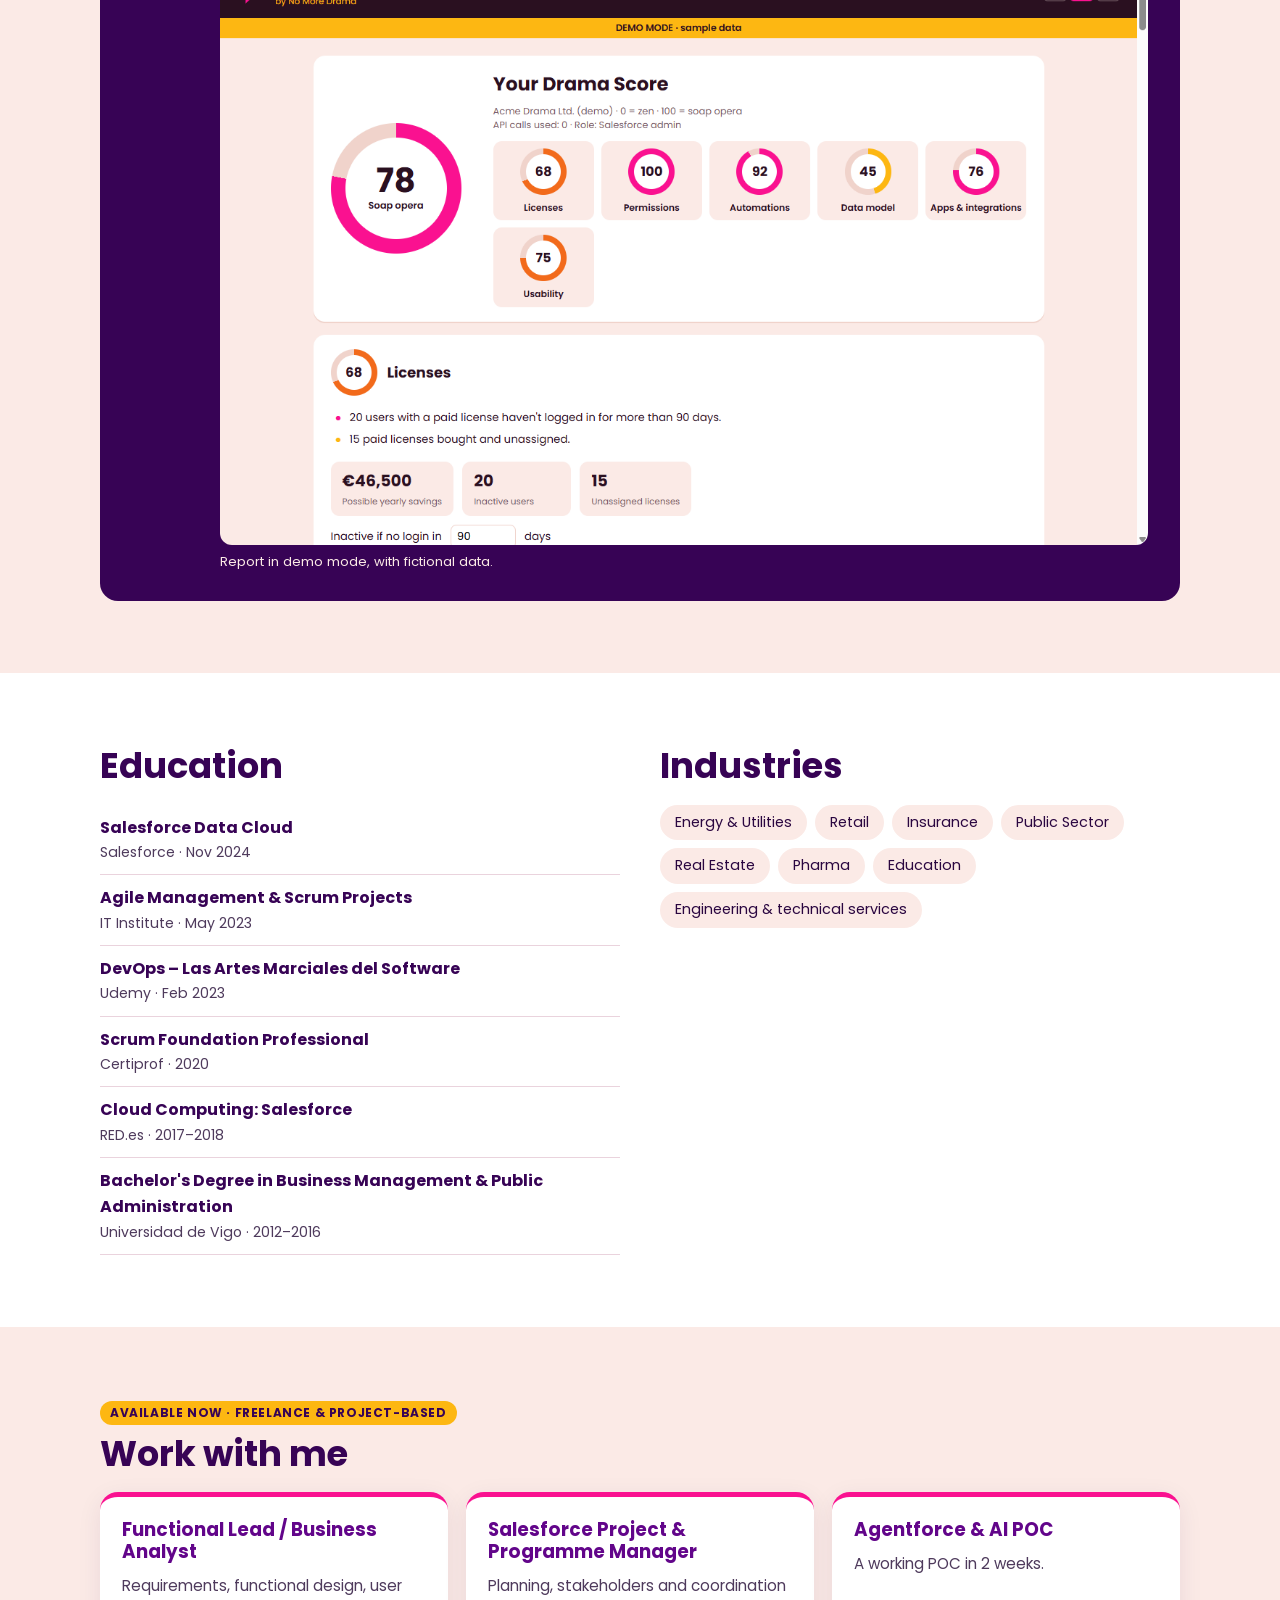
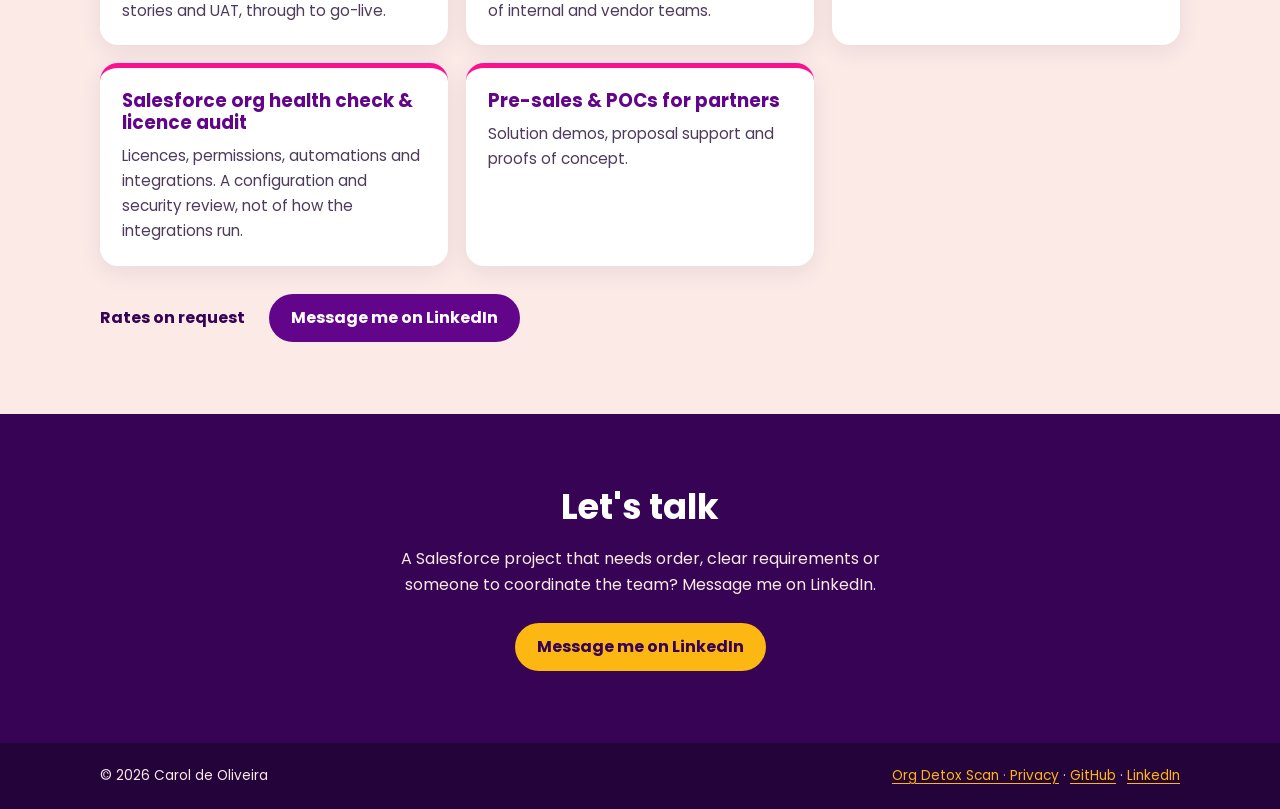
==== commit b3b8a94a: "Add photos and replace interim wording in web and CVs Co-Authored-By: Claude Opus 5.5 <noreply@anthr" ====
--- a/index.html
+++ b/index.html
@@ -11,7 +11,7 @@
 <meta name="theme-color" content="#370355">
 <link rel="icon" href="assets/img/favicon-co.svg" type="image/svg+xml">
 <link rel="preload" href="assets/fonts/Poppins-Regular.ttf" as="font" type="font/ttf" crossorigin>
-<link rel="stylesheet" href="assets/css/styles.css?v=3">
+<link rel="stylesheet" href="assets/css/styles.css?v=4">
 </head>
 <body>
 <a class="saltar" href="#contenido"><span lang="es">Saltar al contenido</span><span lang="en">Skip to content</span></a>
@@ -42,7 +42,11 @@
 <!-- INICIO -->
 <section class="portada" id="inicio">
   <div class="contenedor">
-    <div>
+    <picture class="retrato">
+      <source srcset="assets/img/carol-profile.webp" type="image/webp">
+      <img src="assets/img/carol-profile.jpg" width="800" height="800" alt="Carol de Oliveira" fetchpriority="high">
+    </picture>
+    <div class="portada-texto">
       <h1>Carol de Oliveira</h1>
       <p class="rol">Salesforce Functional Lead · Business Analyst &amp; Product Owner</p>
       <p lang="es">Traduzco necesidades de negocio en soluciones Salesforce que la gente usa. Y ahora también construyo con IA: diseño la solución como BA/PO y la levanto con Claude Code, desde los requisitos hasta la org, probada y documentada.</p>
@@ -389,8 +393,19 @@
 <section class="seccion-blanca" id="ia">
   <div class="contenedor">
     <h2><span lang="es">Cómo trabajo con IA</span><span lang="en">How I work with AI</span></h2>
+    <div class="ia-intro">
+      <div>
     <p class="intro" lang="es">Primero, la experiencia: 9 años llevando proyectos Salesforce de principio a fin — descubrimiento, diseño de procesos y funcional, UAT y puesta en producción. La IA va encima de esa experiencia, en dos niveles: para construir, con Claude Code como motor técnico, y dentro de Salesforce, con Agentforce. Yo defino el problema, las reglas de negocio y las pruebas, y nada sale sin que lo haya revisado y probado en la org.</p>
     <p class="intro" lang="en">Experience comes first: 9 years delivering Salesforce projects end to end — discovery, process and functional design, UAT and go-live. AI sits on top of that experience, at two levels: to build, with Claude Code as my technical engine, and inside Salesforce, with Agentforce. I define the problem, the business rules and the tests, and nothing ships until I've reviewed it and tested it in the org.</p>
+      </div>
+      <figure class="foto-barcelona">
+        <picture>
+          <source srcset="assets/img/carol-barcelona.webp" type="image/webp">
+          <img src="assets/img/carol-barcelona.jpg" width="1400" height="1018" loading="lazy" data-alt-es="Carol de Oliveira, de espaldas, con Barcelona al fondo" data-alt-en="Carol de Oliveira, from behind, with Barcelona in the background" alt="Carol de Oliveira, from behind, with Barcelona in the background">
+        </picture>
+        <figcaption><span lang="es">Desde Barcelona</span><span lang="en">Based in Barcelona</span></figcaption>
+      </figure>
+    </div>
     <ol class="pasos">
       <li><h3>Discovery</h3><p lang="es">Problema de negocio, usuarios, historias y criterios de aceptación. Plan aprobado antes de construir.</p><p lang="en">Business problem, users, stories and acceptance criteria. Plan approved before building.</p></li>
       <li><h3><span lang="es">Diseño</span><span lang="en">Design</span></h3><p lang="es">Modelo de datos, procesos y reglas; decido qué hace la IA y qué decide una persona.</p><p lang="en">Data model, processes and rules; I decide what the AI does and what a person decides.</p></li>
@@ -474,11 +489,11 @@
 <!-- TRABAJA CONMIGO -->
 <section id="work-with-me">
   <div class="contenedor">
-    <span class="insignia"><span lang="es">Disponible ya · Freelance e interim</span><span lang="en">Available now · Freelance &amp; interim</span></span>
+    <span class="insignia"><span lang="es">Disponible ya · Freelance y por proyecto</span><span lang="en">Available now · Freelance &amp; project-based</span></span>
     <h2><span lang="es">Trabaja conmigo</span><span lang="en">Work with me</span></h2>
     <ul class="servicios">
       <li><h3>Functional Lead / Business Analyst</h3><p lang="es">Requisitos, diseño funcional, historias de usuario y UAT, hasta la puesta en producción.</p><p lang="en">Requirements, functional design, user stories and UAT, through to go-live.</p></li>
-      <li><h3><span lang="es">PM / Programme Manager interim</span><span lang="en">Interim PM / Programme Manager</span></h3><p lang="es">Planificación, stakeholders y coordinación de equipos internos y de proveedor.</p><p lang="en">Planning, stakeholders and coordination of internal and vendor teams.</p></li>
+      <li><h3><span lang="es">Project &amp; Programme Manager Salesforce</span><span lang="en">Salesforce Project &amp; Programme Manager</span></h3><p lang="es">Planificación, stakeholders y coordinación de equipos internos y de proveedor.</p><p lang="en">Planning, stakeholders and coordination of internal and vendor teams.</p></li>
       <li><h3><span lang="es">POC de Agentforce e IA</span><span lang="en">Agentforce &amp; AI POC</span></h3><p lang="es">Una POC funcionando en 2 semanas.</p><p lang="en">A working POC in 2 weeks.</p></li>
       <li><h3><span lang="es">Health check de org Salesforce y auditoría de licencias</span><span lang="en">Salesforce org health check &amp; licence audit</span></h3><p lang="es">Licencias, permisos, automatizaciones e integraciones. Revisión de configuración y seguridad, no de la ejecución de las integraciones.</p><p lang="en">Licences, permissions, automations and integrations. A configuration and security review, not of how the integrations run.</p></li>
       <li><h3><span lang="es">Preventa y POCs para partners</span><span lang="en">Pre-sales &amp; POCs for partners</span></h3><p lang="es">Demos de la solución, apoyo en propuestas y pruebas de concepto.</p><p lang="en">Solution demos, proposal support and proofs of concept.</p></li>
--- a/assets/css/styles.css
+++ b/assets/css/styles.css
@@ -254,3 +254,21 @@
   .menu.abierto { display: flex; }
   .menu a { display: block; padding: 10px 0; font-size: .92rem; border-bottom: 1px solid rgba(255,255,255,.12); }
 }
+
+/* Fotos */
+.portada .contenedor { grid-template-areas: "texto foto" "texto cifras"; gap: 24px 48px; }
+.portada-texto { grid-area: texto; }
+.portada .cifras { grid-area: cifras; }
+.retrato { grid-area: foto; justify-self: center; display: block; width: 220px; }
+.retrato img { width: 100%; aspect-ratio: 1; object-fit: cover; border-radius: 50%; border: 5px solid var(--amarillo); }
+.ia-intro { display: grid; grid-template-columns: 1fr 380px; gap: 40px; align-items: center; margin-bottom: 32px; }
+.ia-intro .intro { margin: 0; }
+.foto-barcelona { margin: 0; }
+.foto-barcelona img { width: 100%; border-radius: var(--radio); }
+.foto-barcelona figcaption { font-size: .88rem; font-weight: 600; color: var(--morado); margin-top: 8px; }
+@media (max-width: 900px) {
+  .portada .contenedor { grid-template-areas: "foto" "texto" "cifras"; }
+  .retrato { width: 128px; justify-self: start; }
+  .retrato img { border-width: 4px; }
+  .ia-intro { grid-template-columns: 1fr; gap: 24px; }
+}
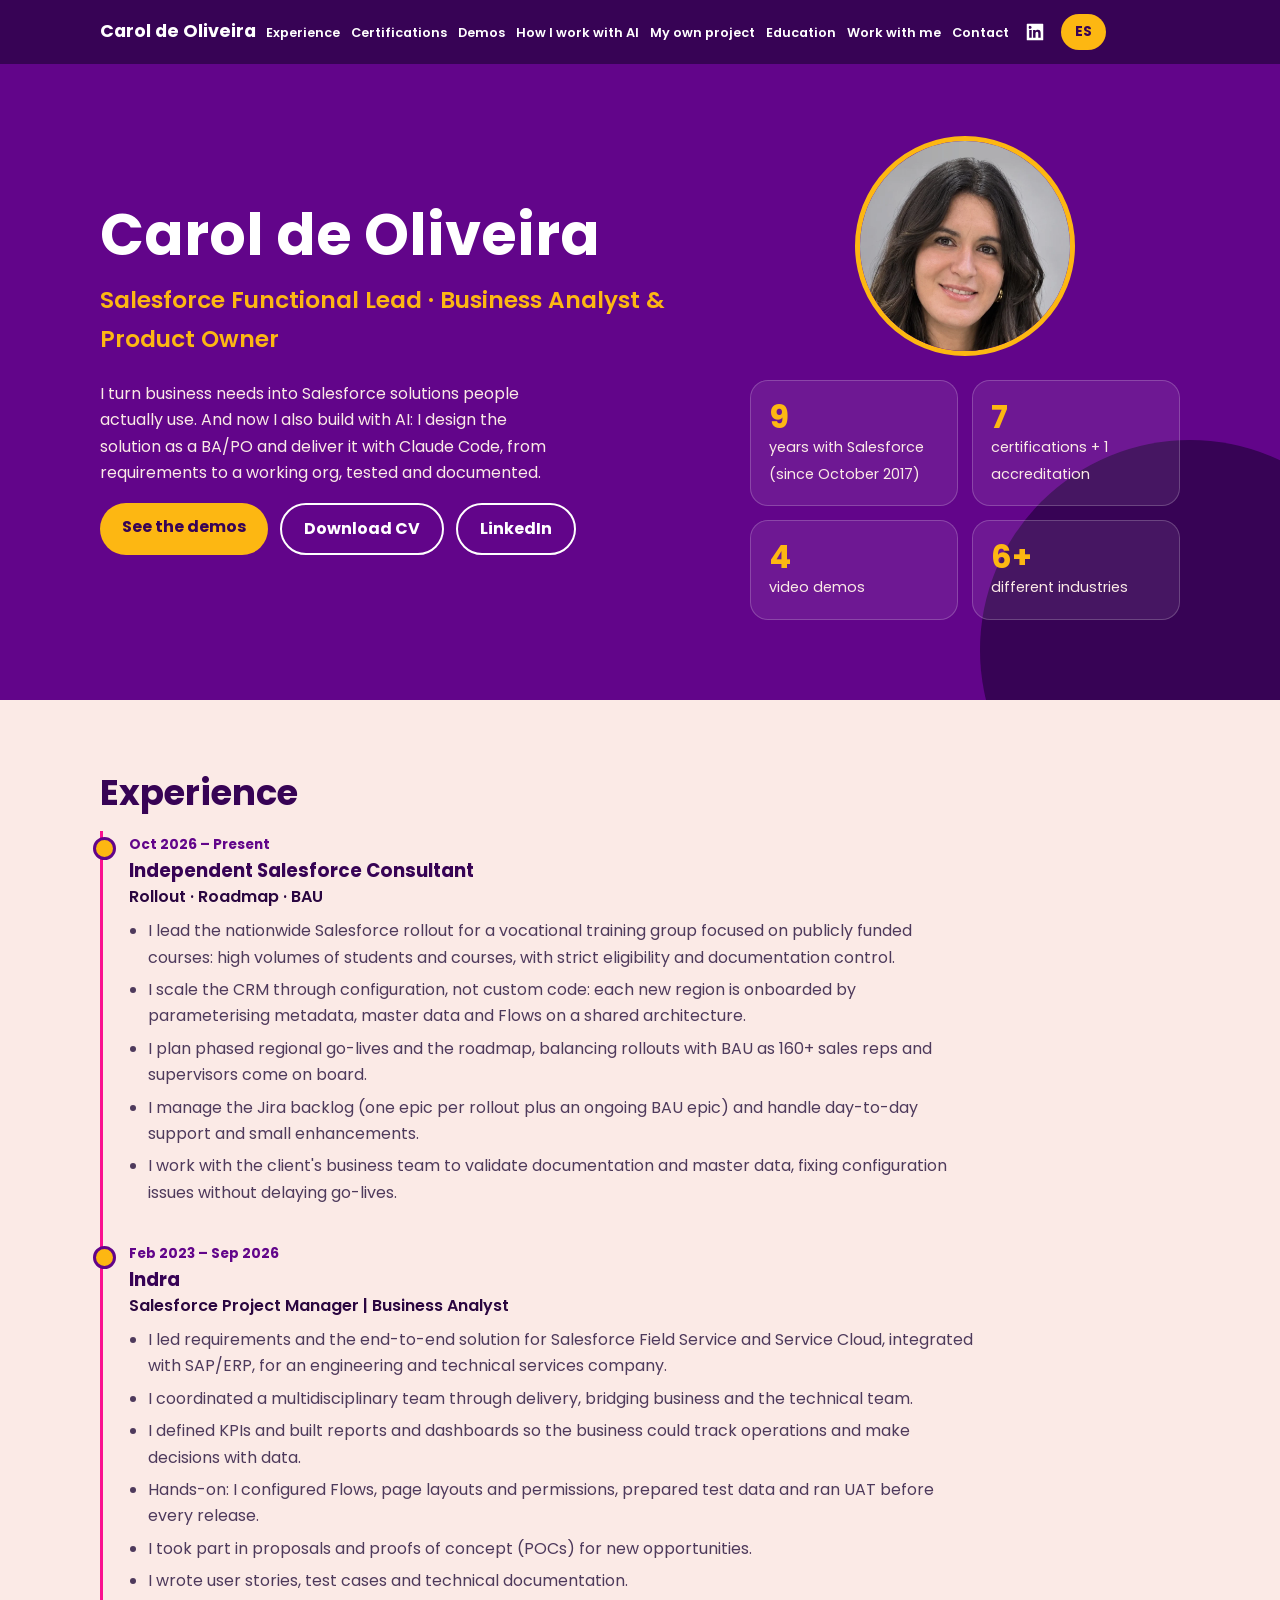
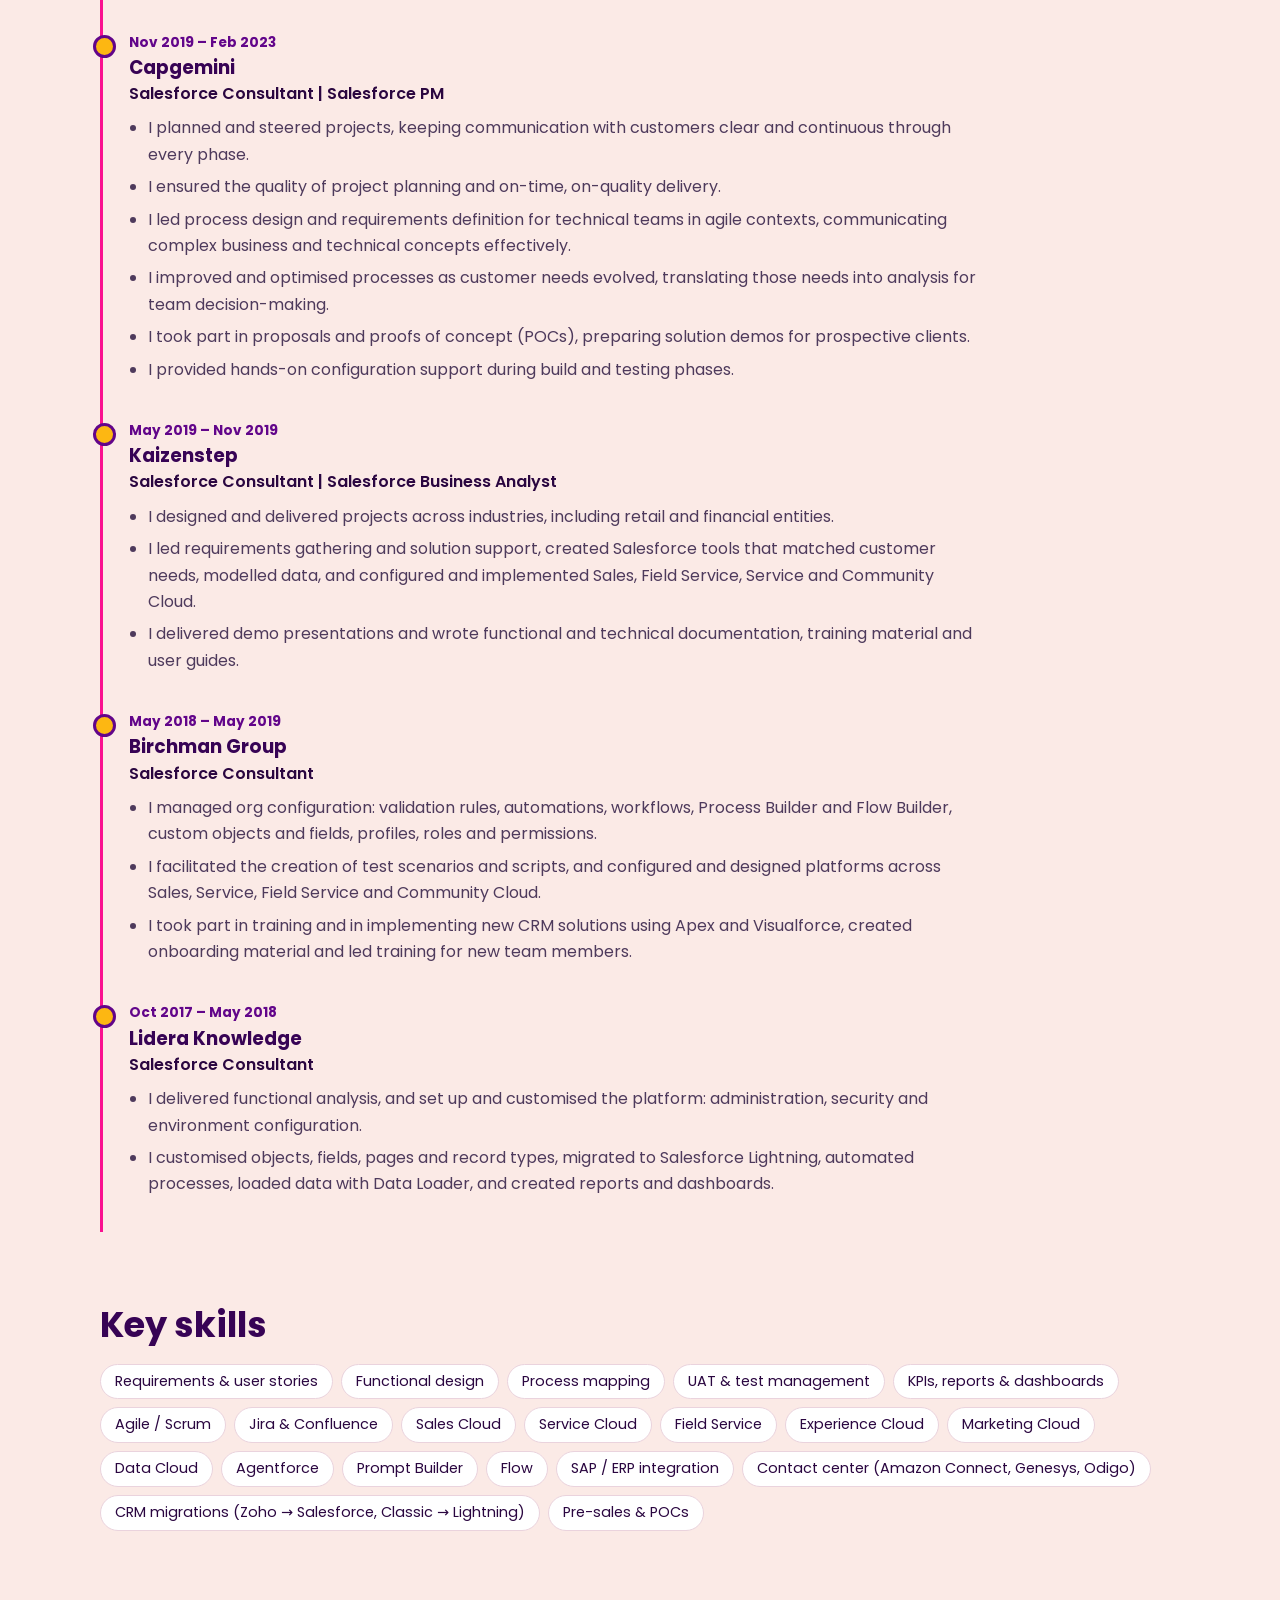
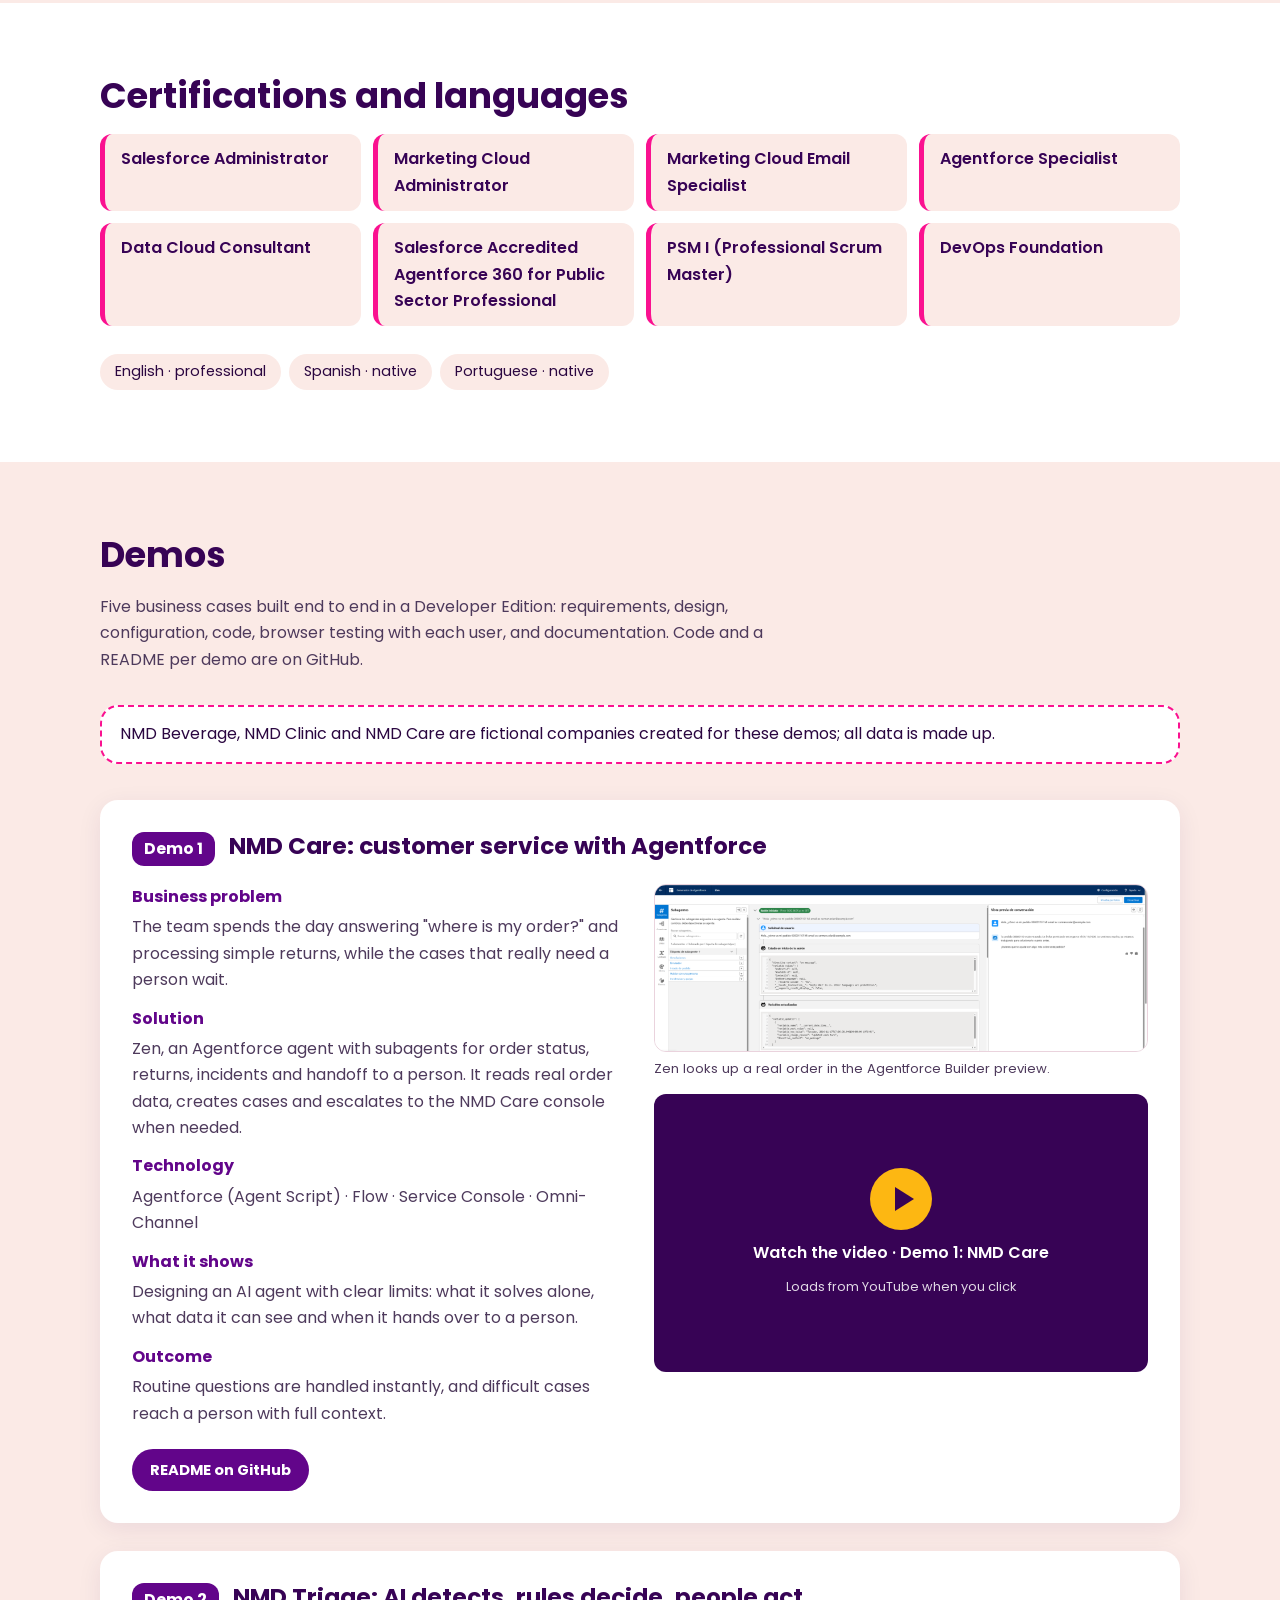
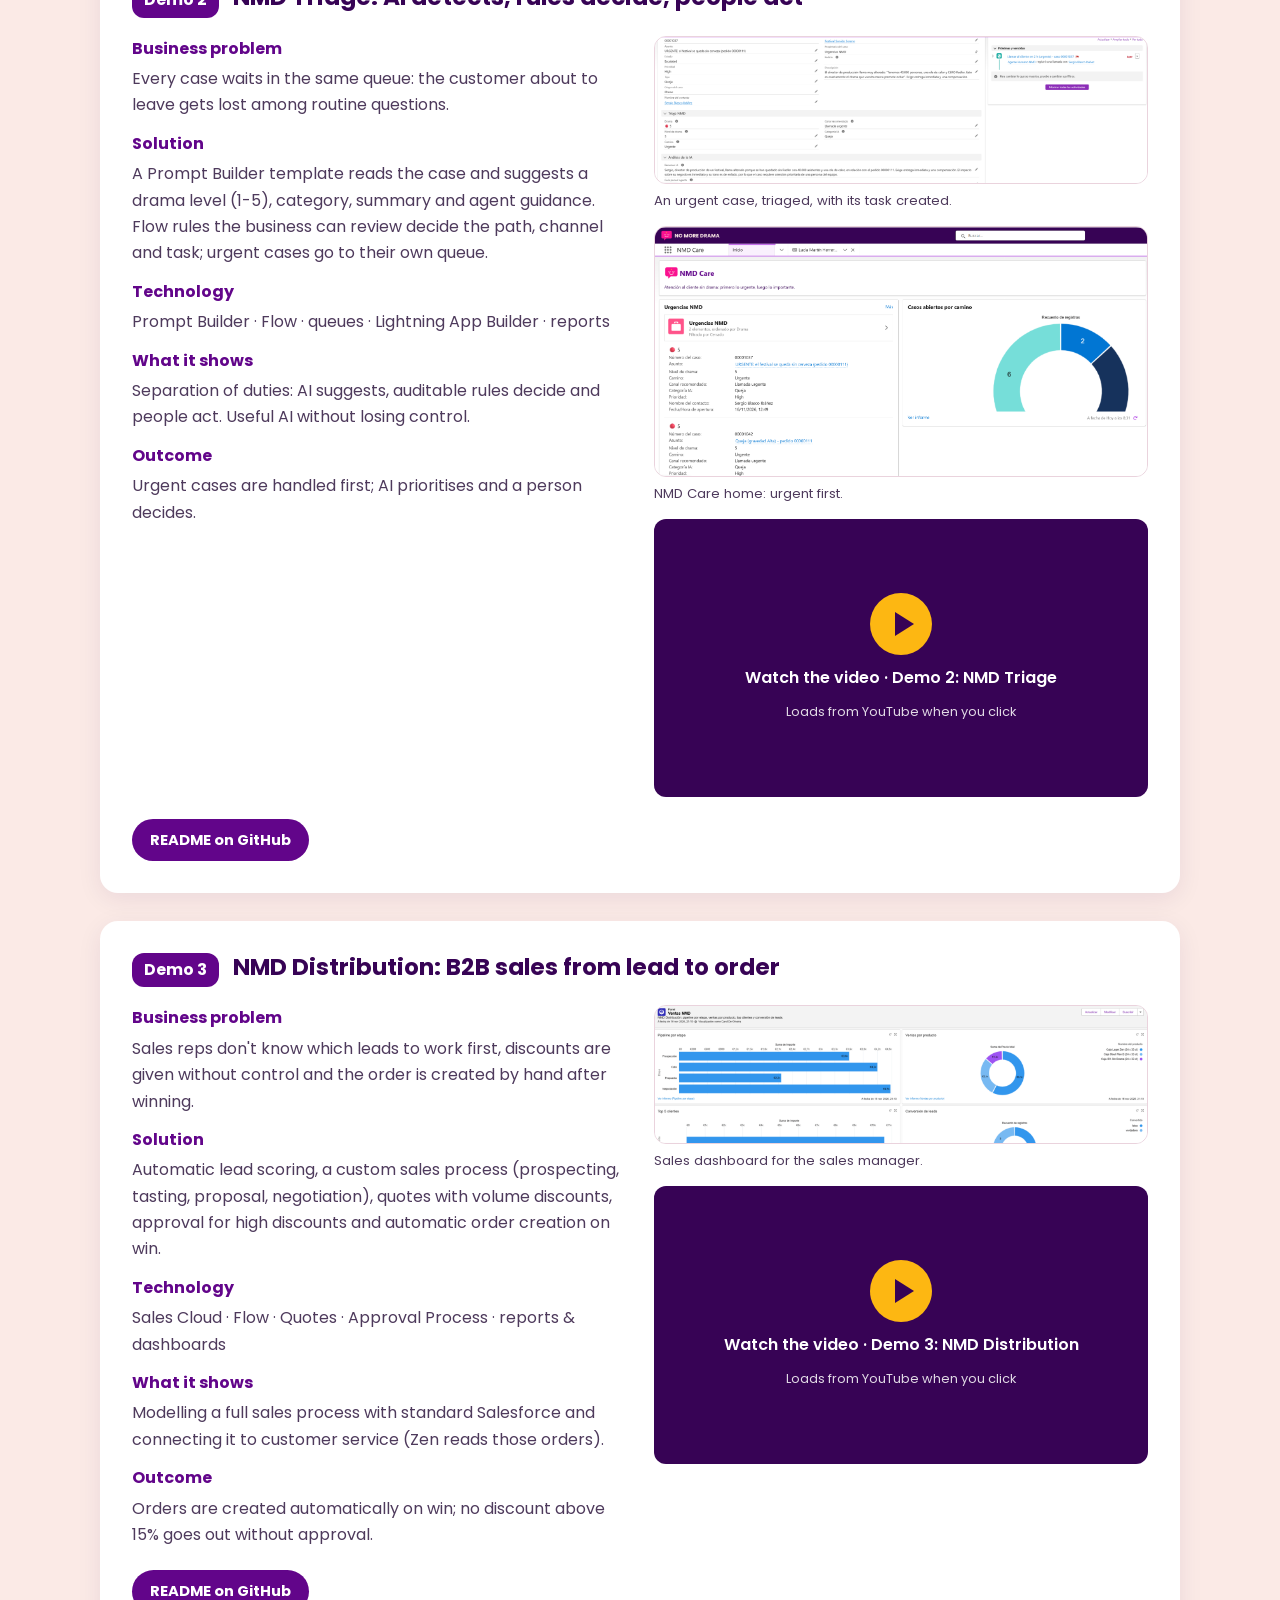
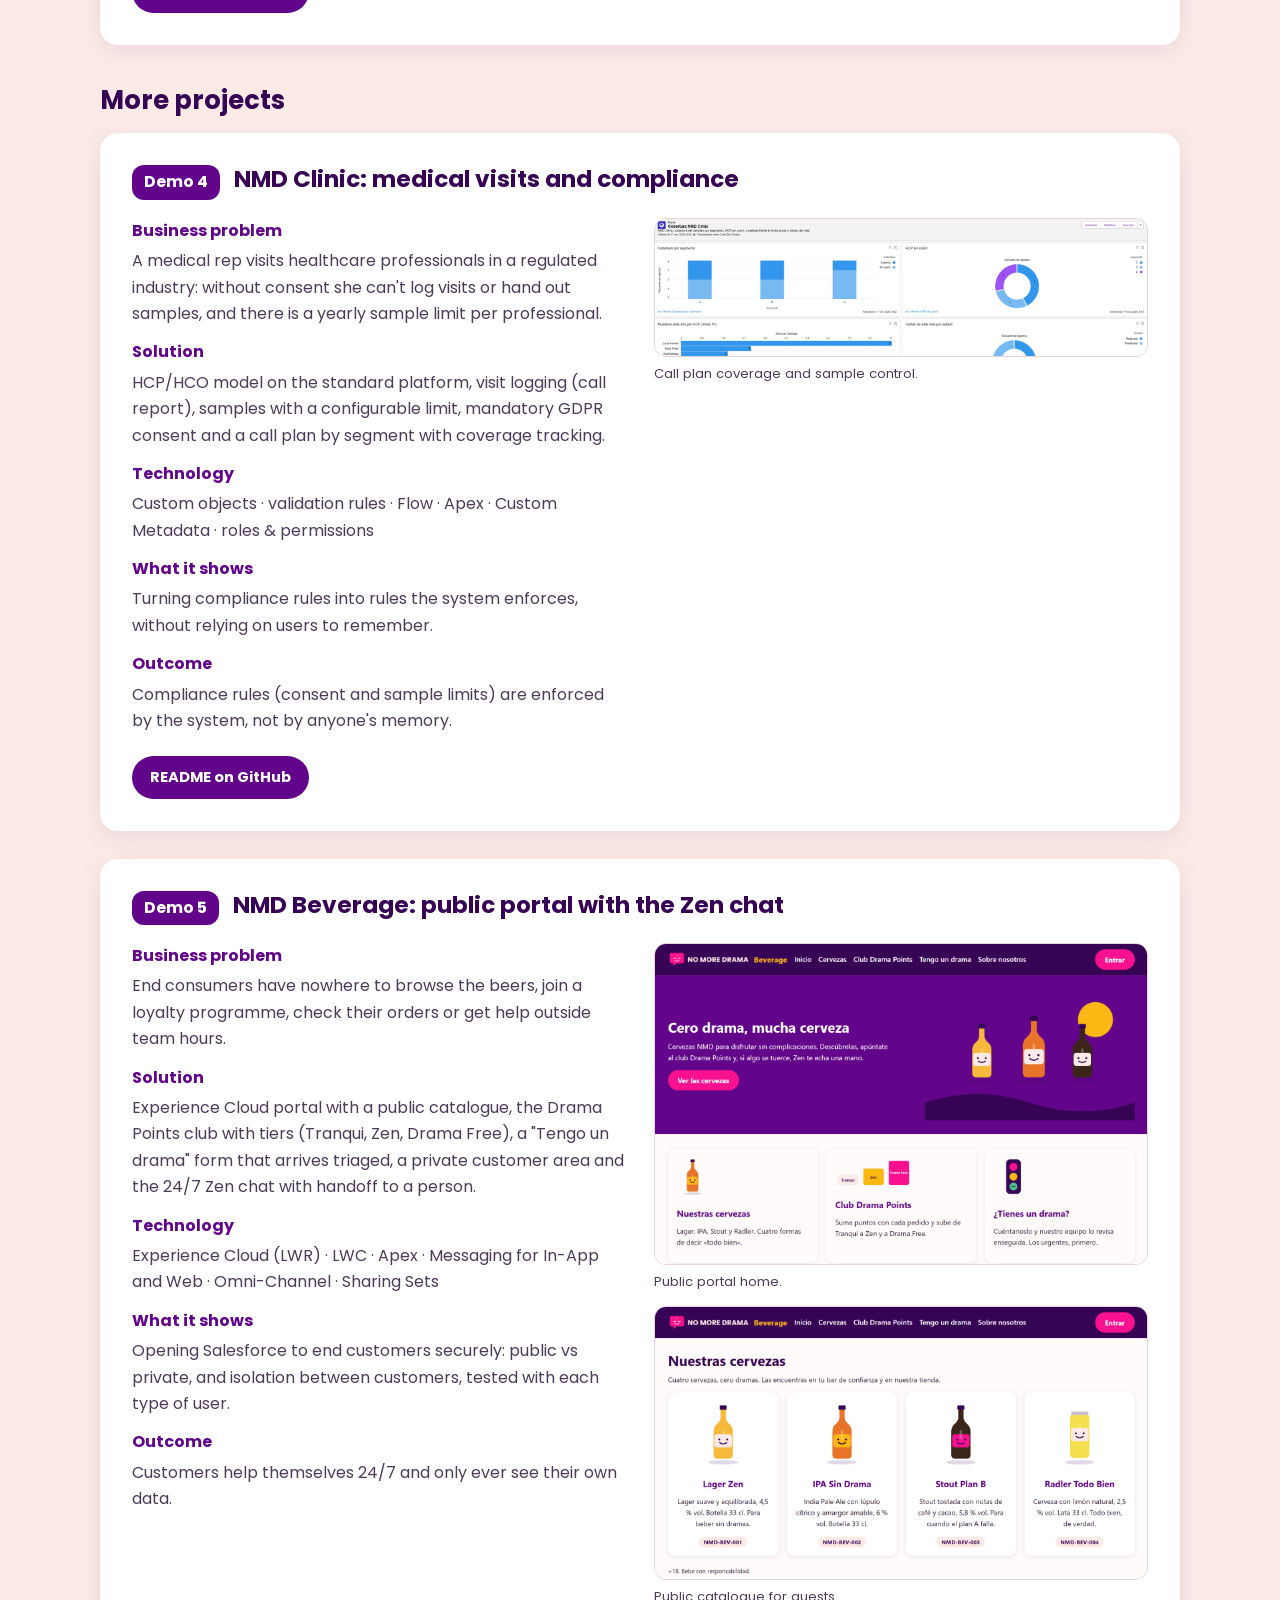
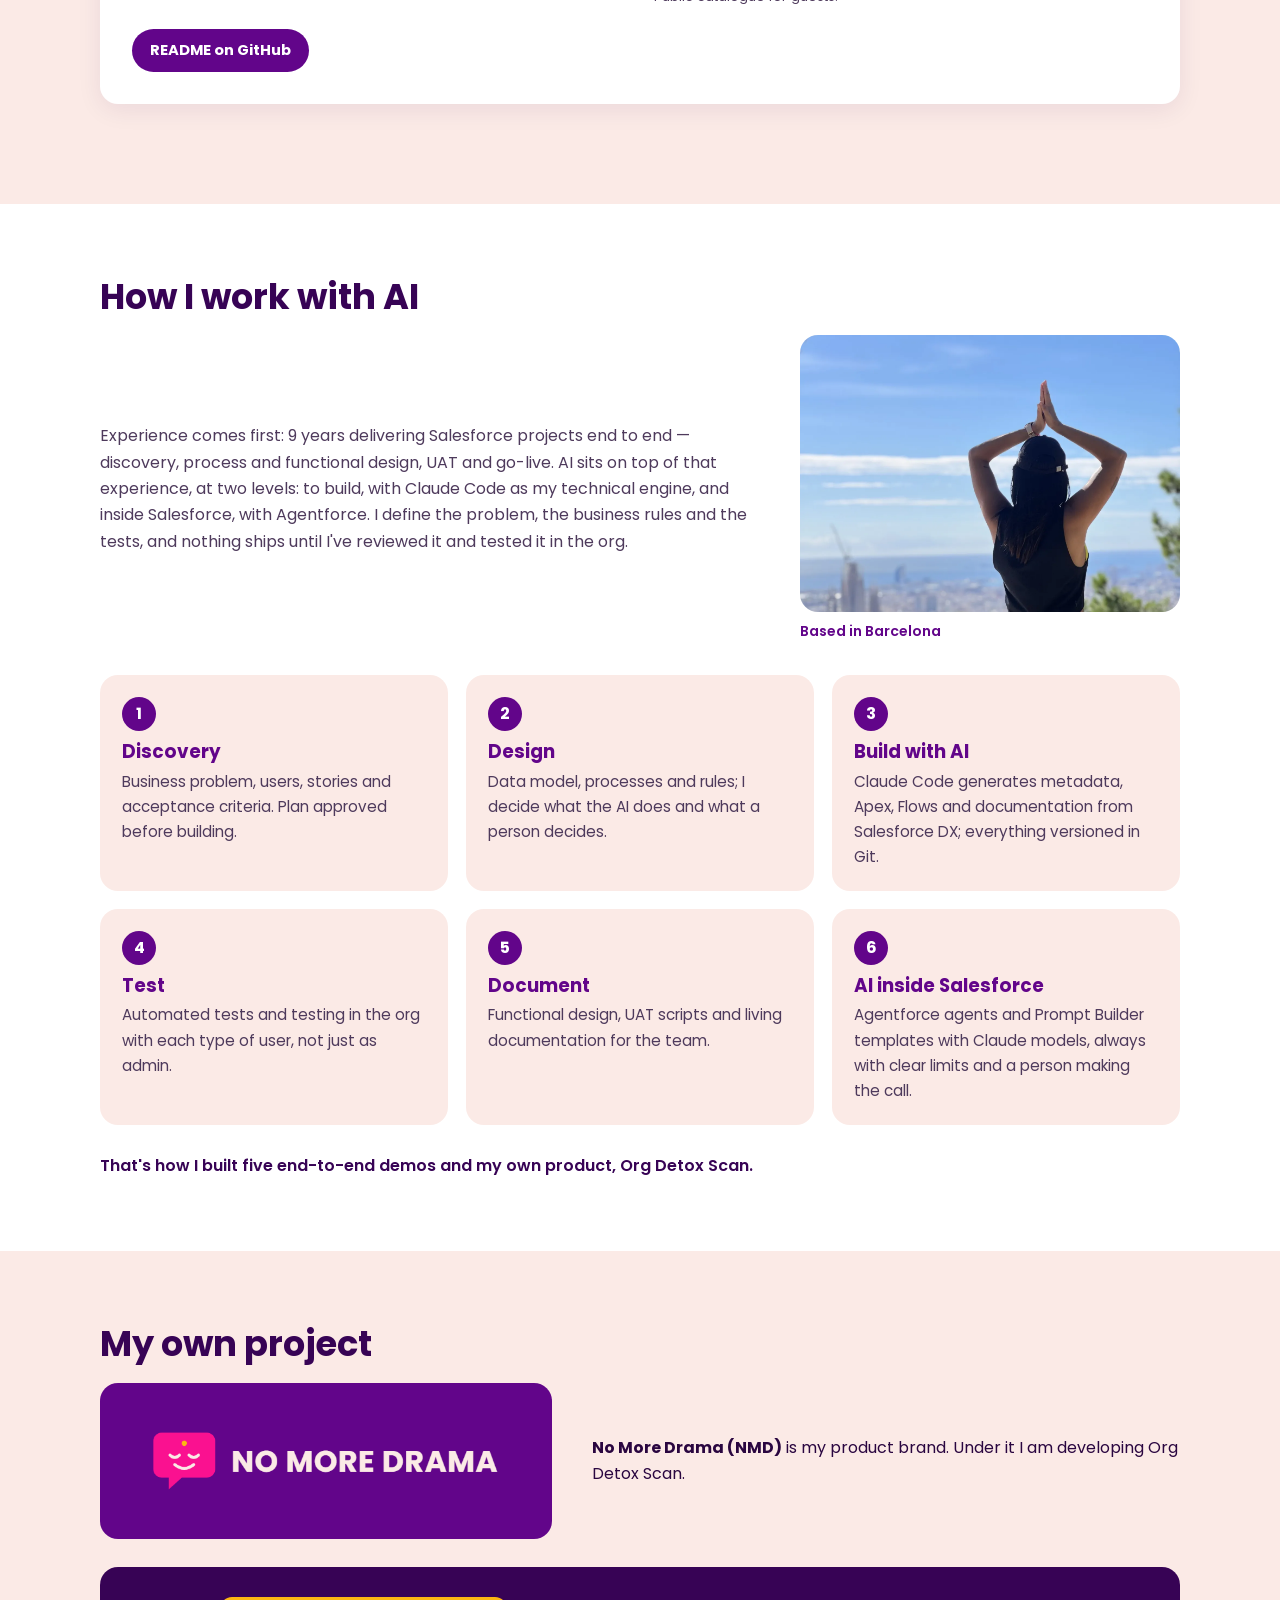
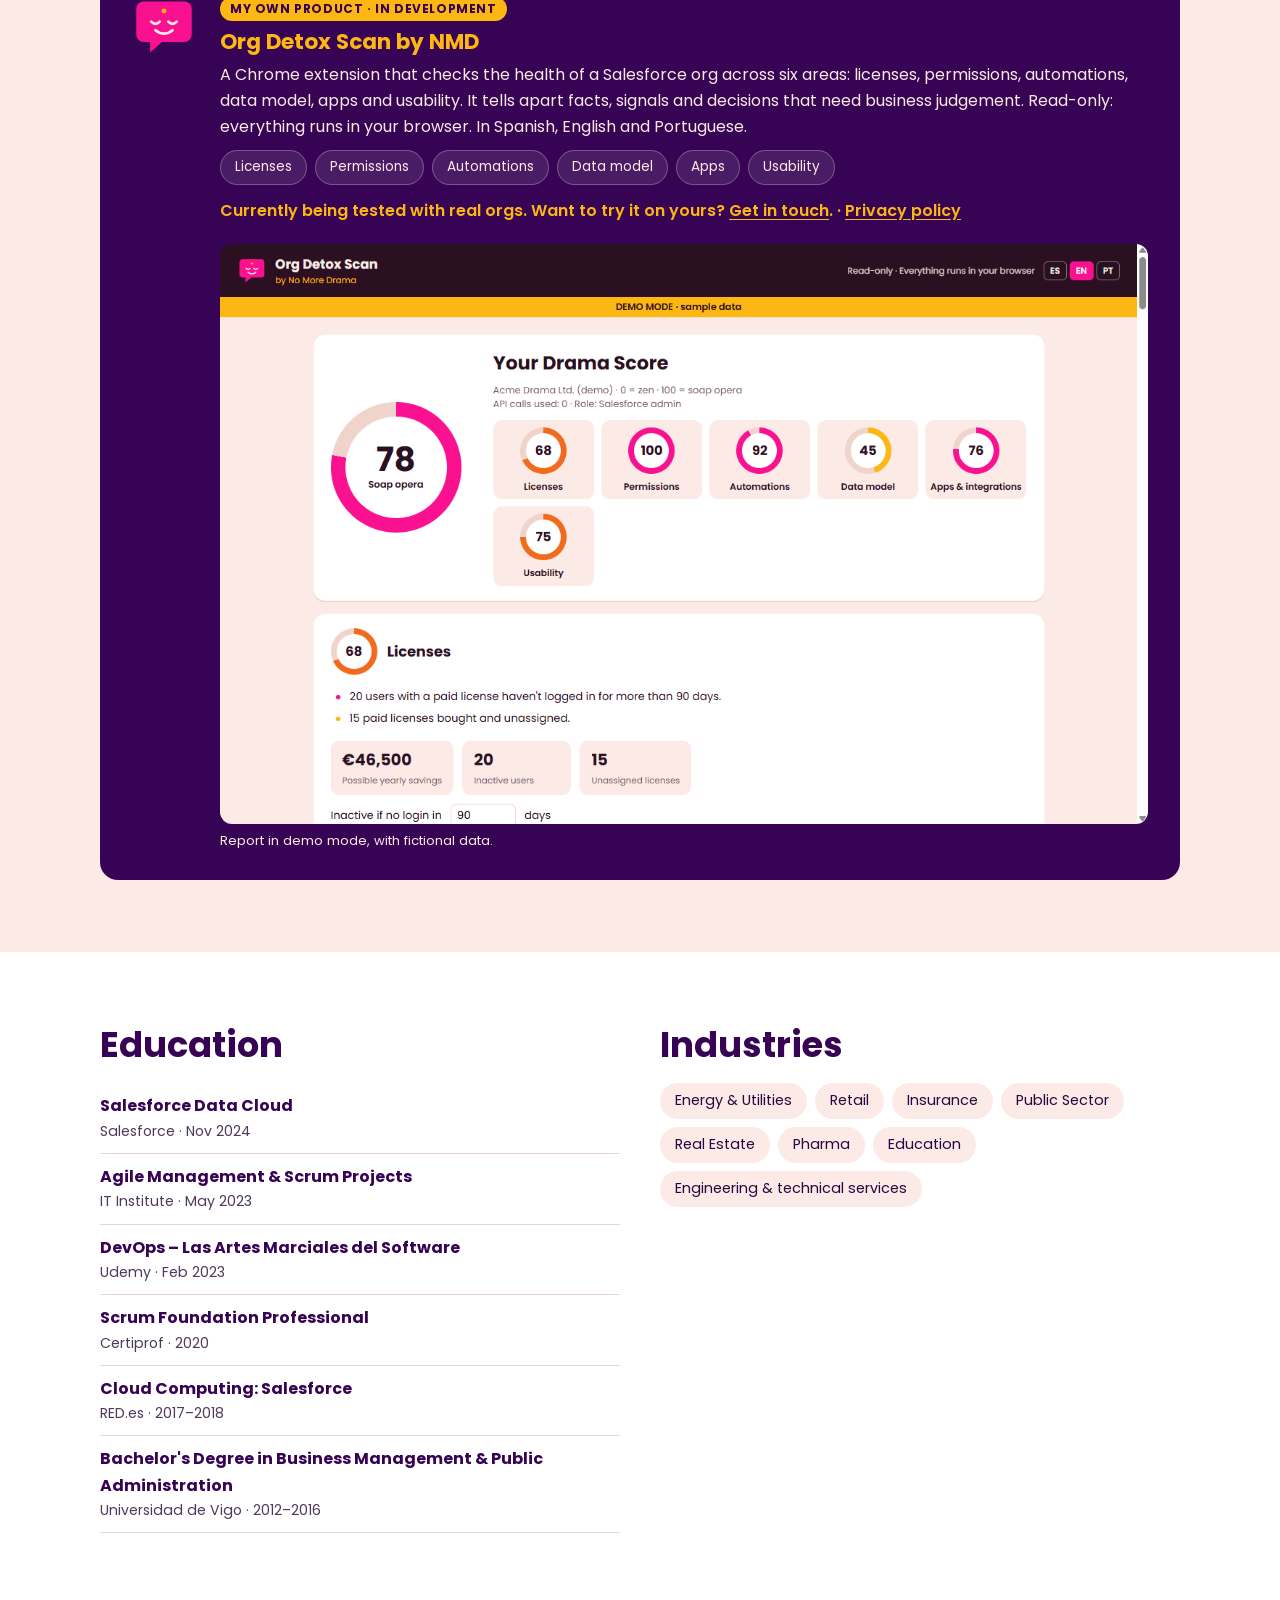
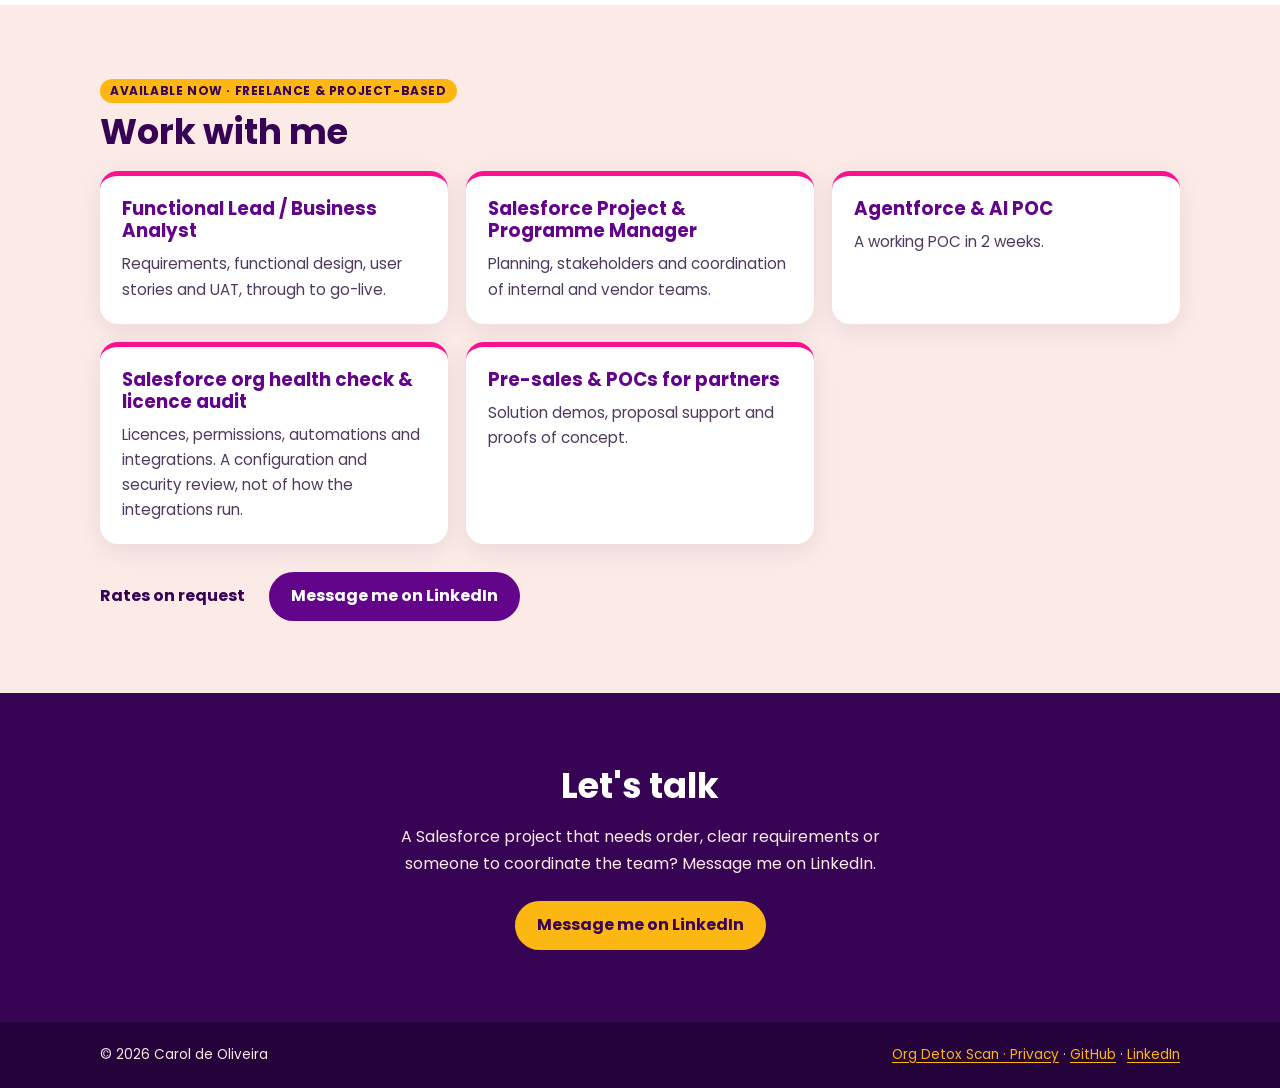
==== commit 775d36a9: "Add demo videos per language, new profile photo and Spanish CV - Demos 1-3: one YouTube video per la" ====
--- a/index.html
+++ b/index.html
@@ -61,7 +61,7 @@
     <div class="cifras">
       <div class="cifra"><strong>9</strong><span lang="es">años con Salesforce (desde octubre de 2017)</span><span lang="en">years with Salesforce (since October 2017)</span></div>
       <div class="cifra"><strong>7</strong><span lang="es">certificaciones + 1 acreditación</span><span lang="en">certifications + 1 accreditation</span></div>
-      <div class="cifra"><strong>5</strong><span lang="es">demos de proyectos ficticios, gratis en esta página</span><span lang="en">demos on fictional projects — free to explore here</span></div>
+      <div class="cifra"><strong>4</strong><span lang="es">demos en vídeo</span><span lang="en">video demos</span></div>
       <div class="cifra"><strong>6+</strong><span lang="es">sectores distintos</span><span lang="en">different industries</span></div>
     </div>
   </div>
@@ -215,7 +215,7 @@
           <dd lang="es">Zen, un agente de Agentforce con subagentes para estado de pedido, devoluciones, incidencias y paso a una persona. Consulta datos reales del pedido, crea casos y escala a la consola NMD Care cuando toca.</dd>
           <dd lang="en">Zen, an Agentforce agent with subagents for order status, returns, incidents and handoff to a person. It reads real order data, creates cases and escalates to the NMD Care console when needed.</dd>
           <dt><span lang="es">Tecnología</span><span lang="en">Technology</span></dt>
-          <dd>Agentforce (Agent Script) · Flow · Apex · Service Console · Omni-Channel</dd>
+          <dd>Agentforce (Agent Script) · Flow · Service Console · Omni-Channel</dd>
           <dt><span lang="es">Qué demuestra</span><span lang="en">What it shows</span></dt>
           <dd lang="es">Diseñar un agente de IA con límites claros: qué resuelve solo, qué datos puede ver y cuándo pasa a una persona.</dd>
           <dd lang="en">Designing an AI agent with clear limits: what it solves alone, what data it can see and when it hands over to a person.</dd>
@@ -311,6 +311,8 @@
       </div>
       <div class="demo-pie"><a class="boton" href="https://github.com/carolcdop-byte/nmd-salesforce-demos/blob/main/docs/demo-3-nmd-distribucion/README.md"><span lang="es">README en GitHub</span><span lang="en">README on GitHub</span></a></div>
     </article>
+
+    <h3 class="mas-proyectos"><span lang="es">Más proyectos</span><span lang="en">More projects</span></h3>
 
     <!-- Demo 4 -->
     <article class="demo" id="demo-4">
@@ -521,7 +523,7 @@
   </div>
 </footer>
 
-<script src="assets/js/config.js?v=3"></script>
-<script src="assets/js/main.js?v=3"></script>
+<script src="assets/js/config.js?v=4"></script>
+<script src="assets/js/main.js?v=4"></script>
 </body>
 </html>
--- a/assets/css/styles.css
+++ b/assets/css/styles.css
@@ -97,6 +97,7 @@
 .demo-cabecera { display: flex; align-items: baseline; gap: 14px; flex-wrap: wrap; margin-bottom: 18px; }
 .demo-num { background: var(--morado); color: var(--blanco); font-weight: 700; border-radius: 12px; padding: 4px 12px; }
 .demo-cabecera h3 { font-size: 1.45rem; margin: 0; color: var(--morado-oscuro); }
+.mas-proyectos { font-size: 1.6rem; color: var(--morado-oscuro); margin: 40px 0 18px; }
 .demo-grid { display: grid; grid-template-columns: 1fr 1fr; gap: 28px; }
 .demo dl { margin: 0; }
 .demo dt { font-weight: 700; color: var(--morado); margin-top: 12px; }
@@ -108,6 +109,13 @@
 .capturas figcaption { font-size: .82rem; color: var(--texto-suave); margin-top: 6px; }
 .video { aspect-ratio: 16 / 9; border-radius: 12px; overflow: hidden; background: var(--morado-oscuro); }
 .video iframe { width: 100%; height: 100%; border: 0; display: block; }
+.video-boton { width: 100%; height: 100%; display: flex; flex-direction: column; align-items: center; justify-content: center; gap: 10px; padding: 12px; border: 0; background: var(--morado-oscuro); color: var(--blanco); font: inherit; text-align: center; cursor: pointer; }
+.video-boton:hover { background: var(--morado); }
+.video-boton:focus-visible { outline-offset: -5px; }
+.video-play { width: 62px; height: 62px; border-radius: 50%; background: var(--amarillo); position: relative; flex: none; }
+.video-play::after { content: ""; position: absolute; left: 25px; top: 19px; border-style: solid; border-width: 12px 0 12px 19px; border-color: transparent transparent transparent var(--morado-oscuro); }
+.video-texto { font-weight: 600; }
+.video-nota { font-size: .8rem; opacity: .85; }
 [hidden] { display: none !important; }
 .demo-pie { display: flex; flex-wrap: wrap; gap: 12px; align-items: center; margin-top: 22px; }
 .demo-pie .boton { background: var(--morado); color: var(--blanco); font-size: .92rem; padding: 9px 18px; }
